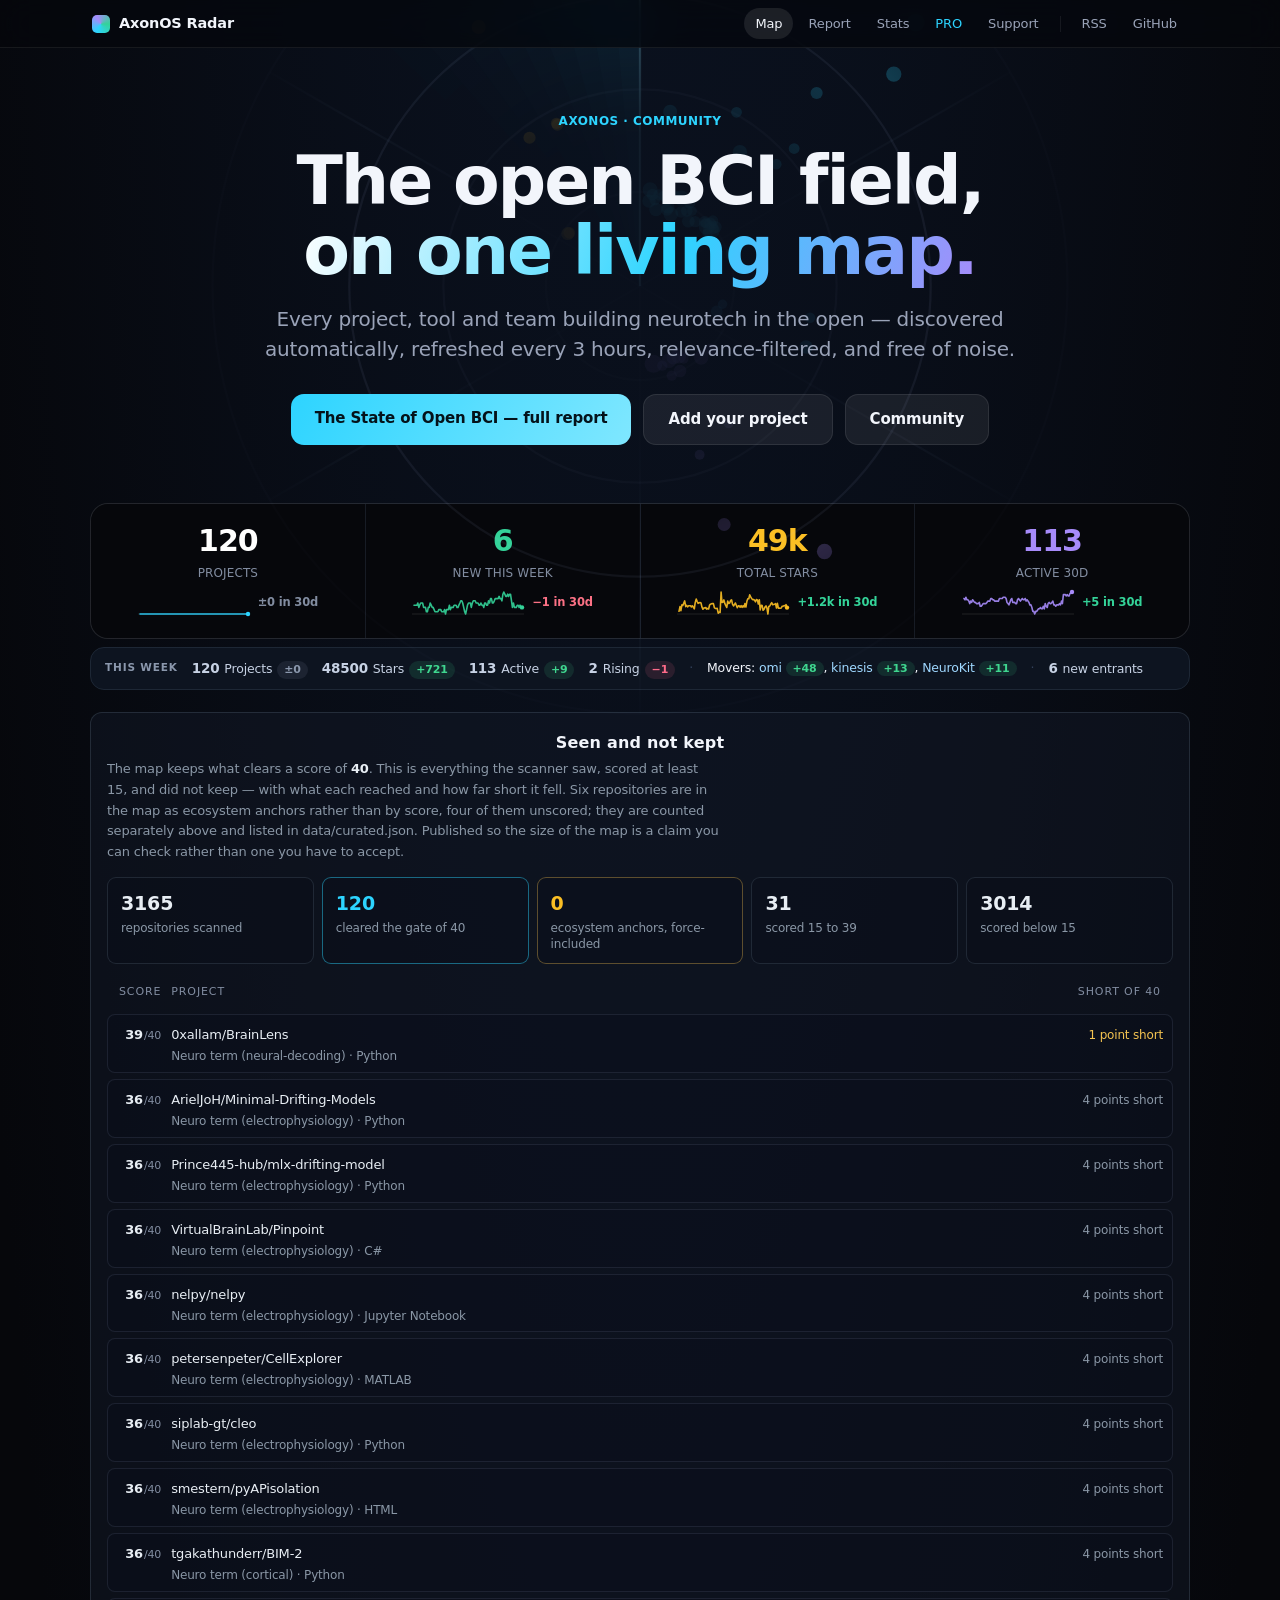
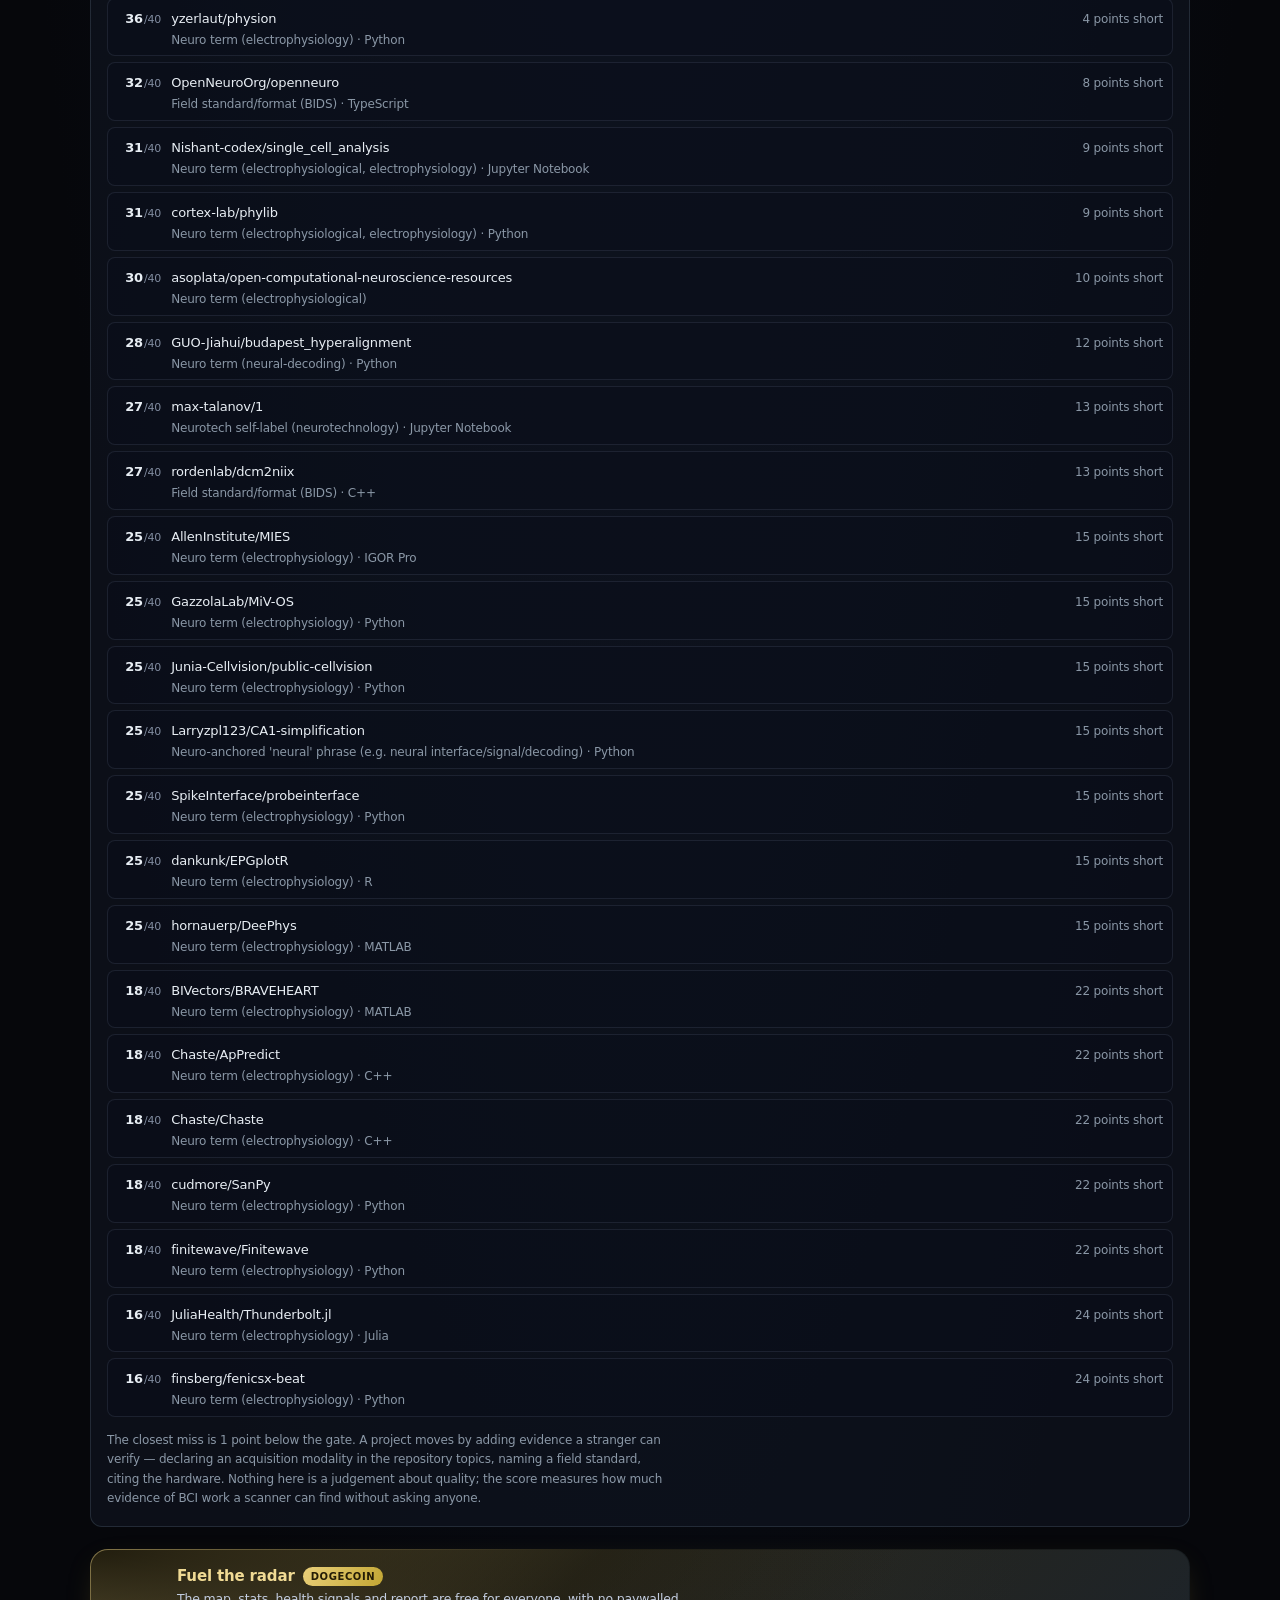
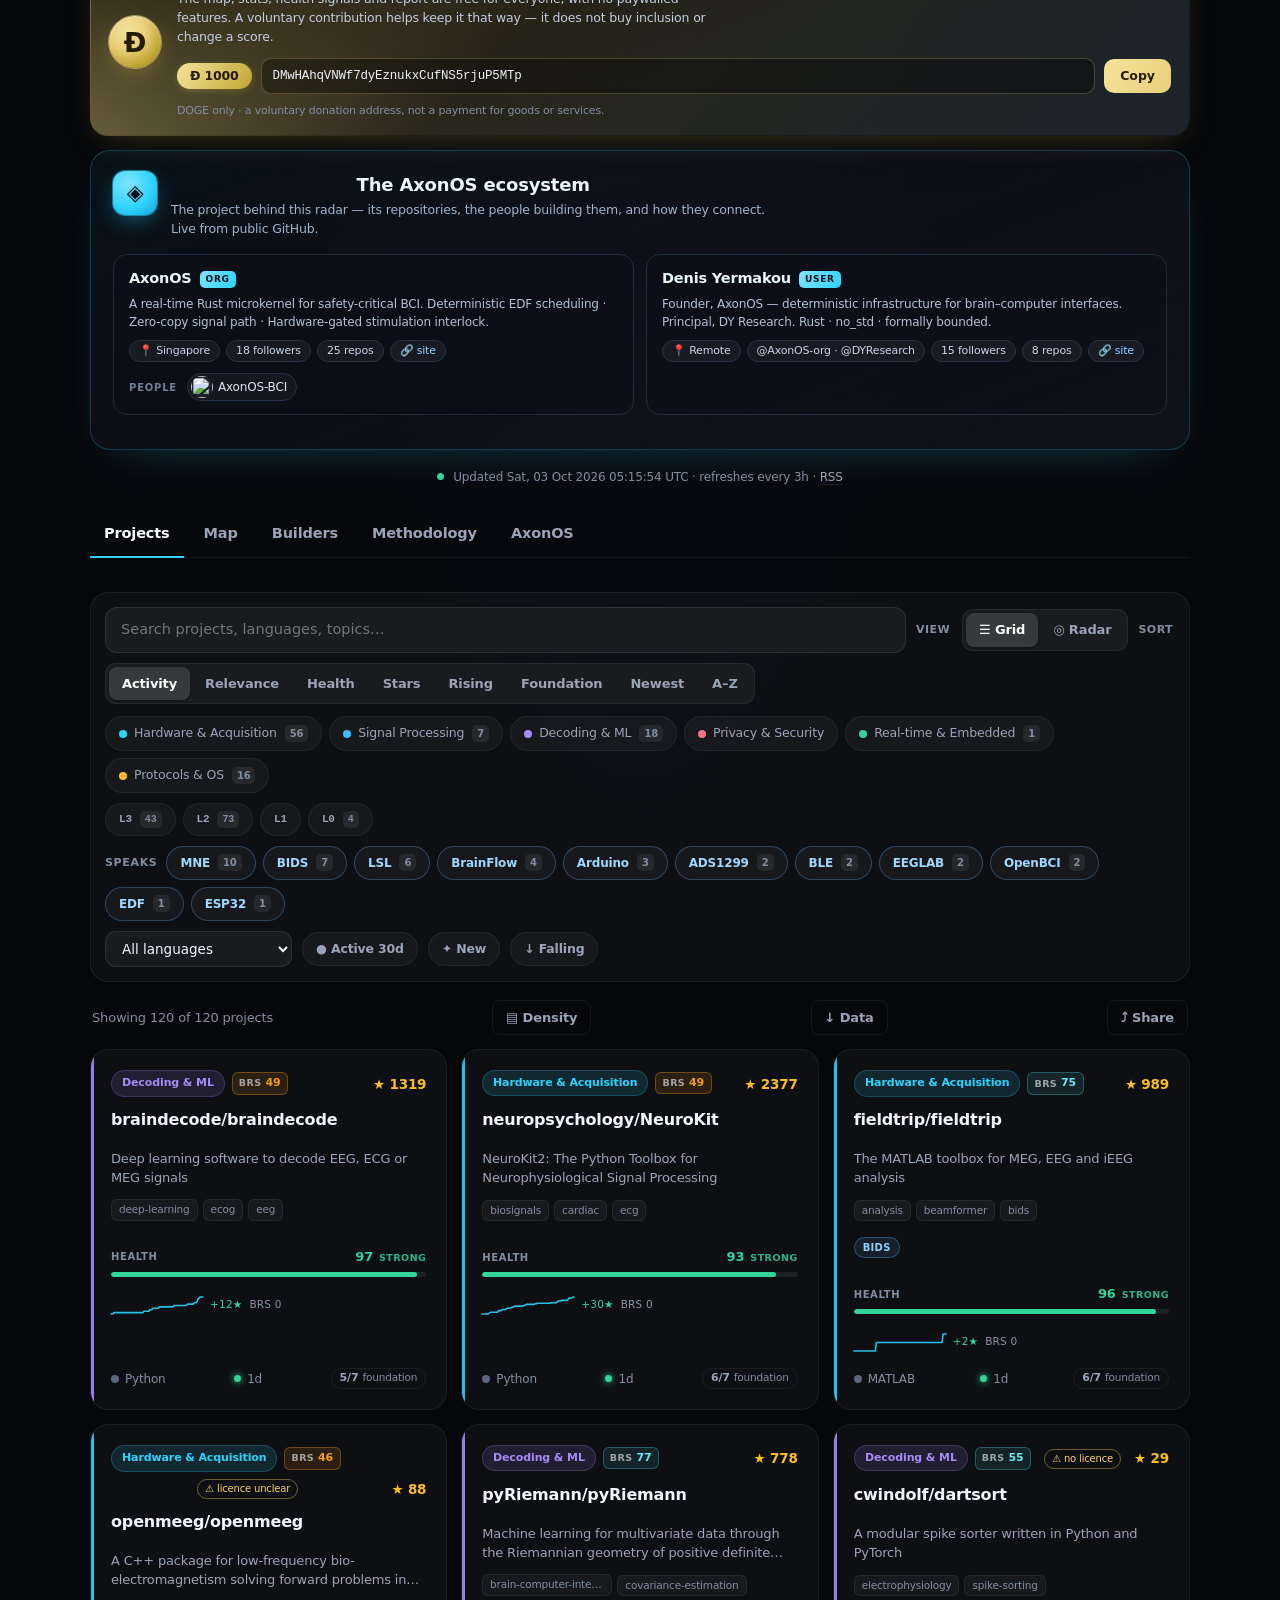
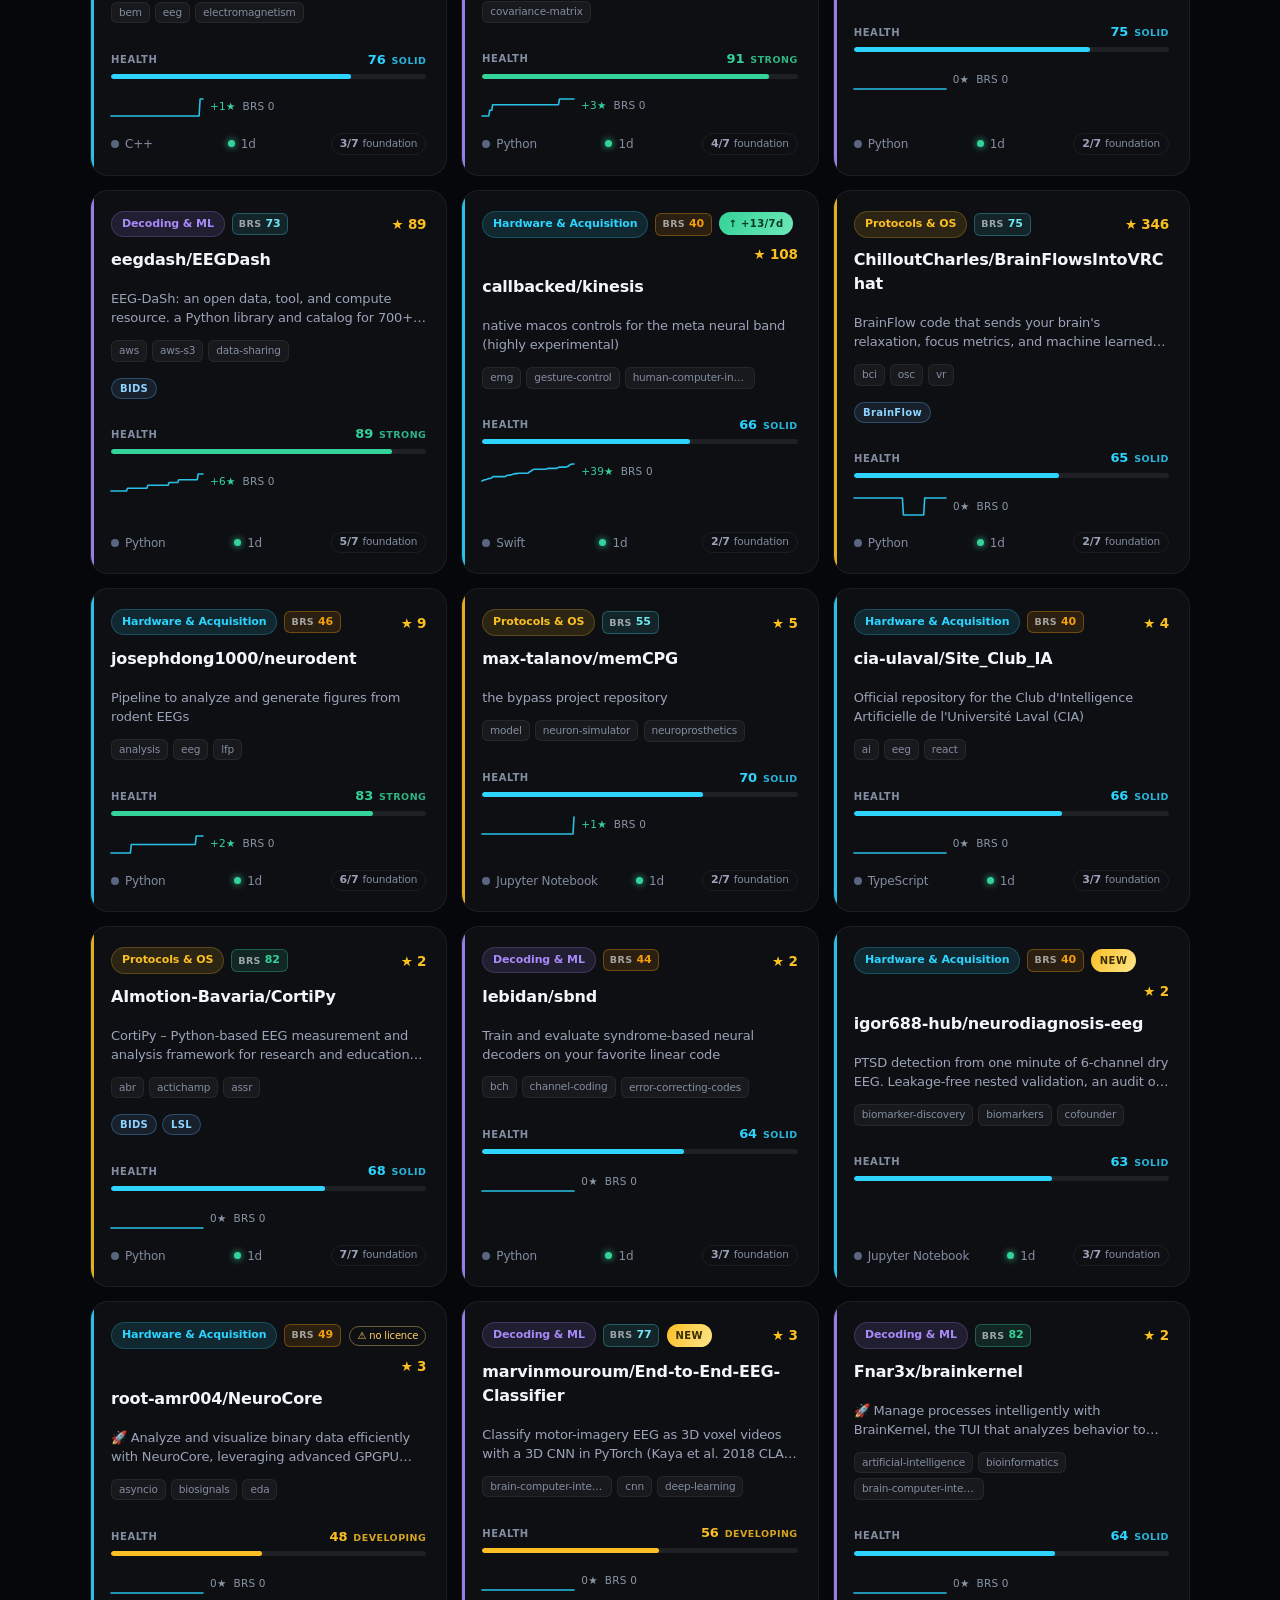
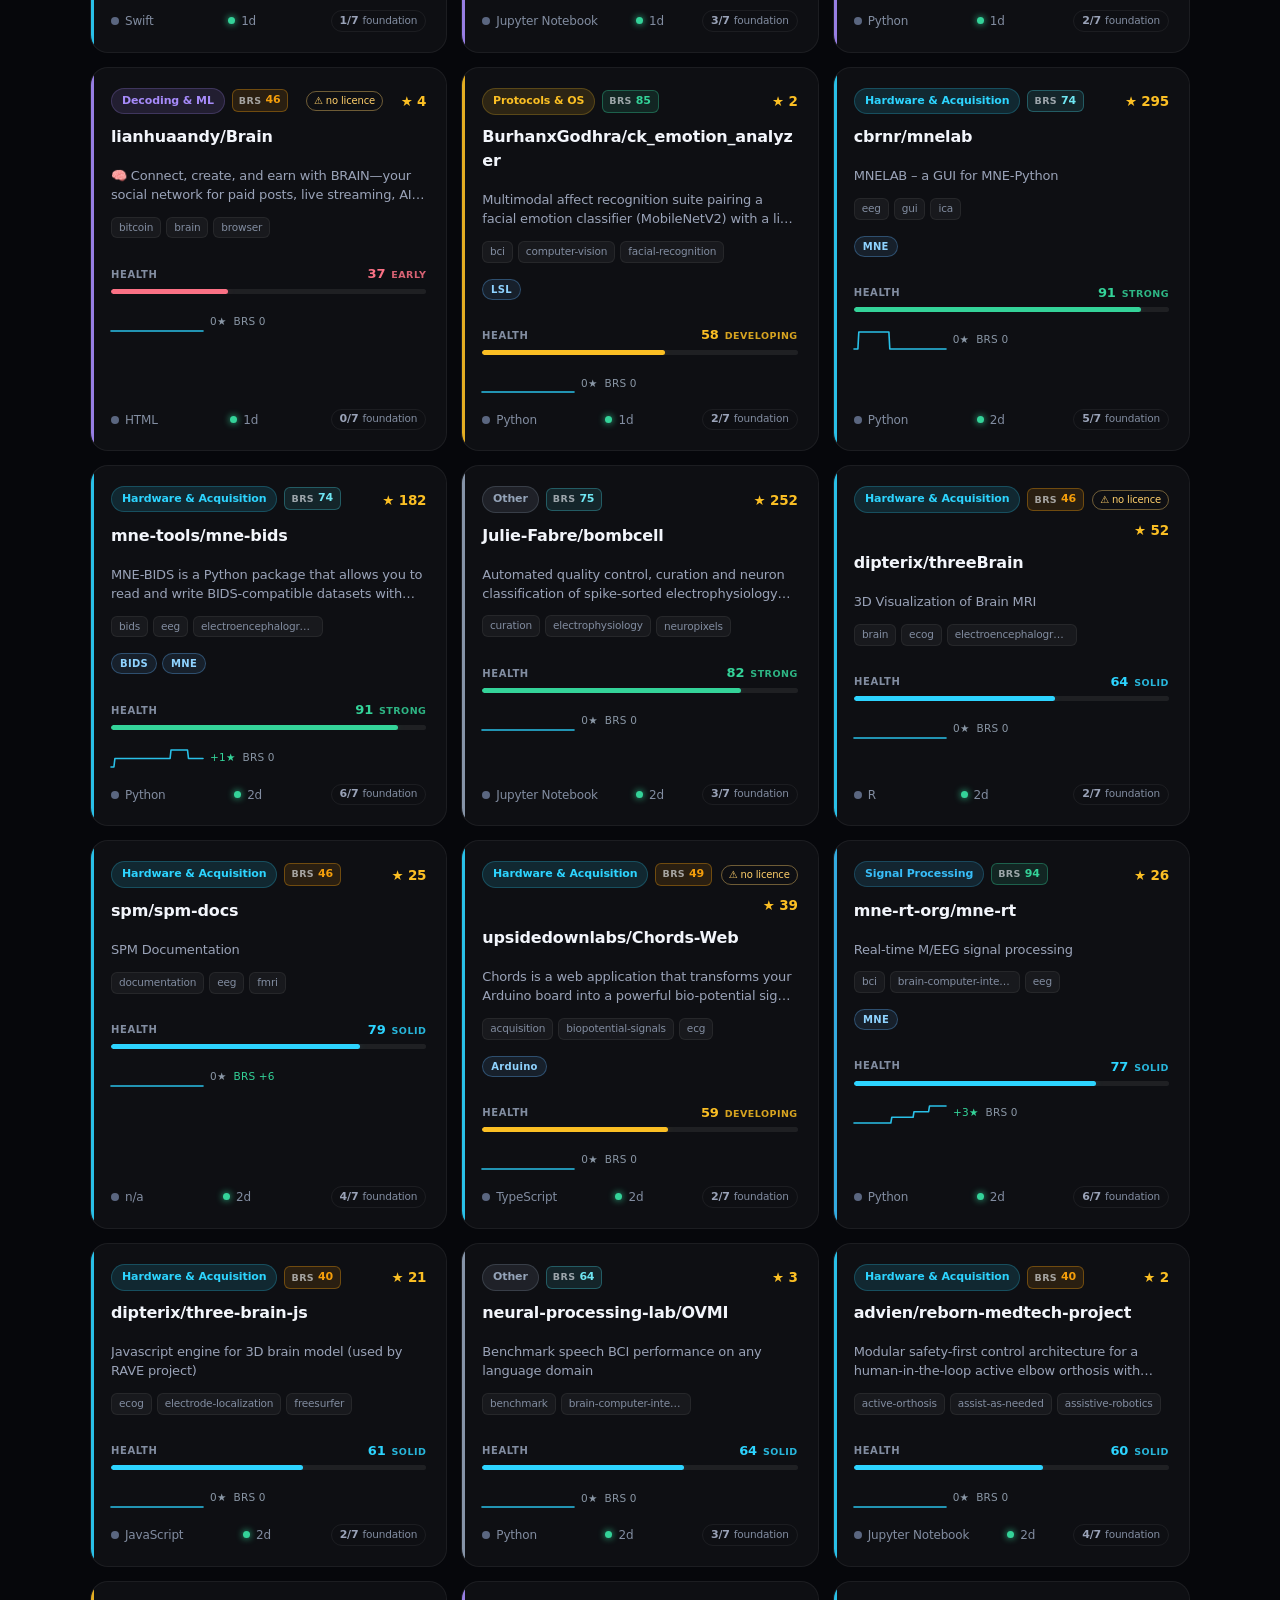
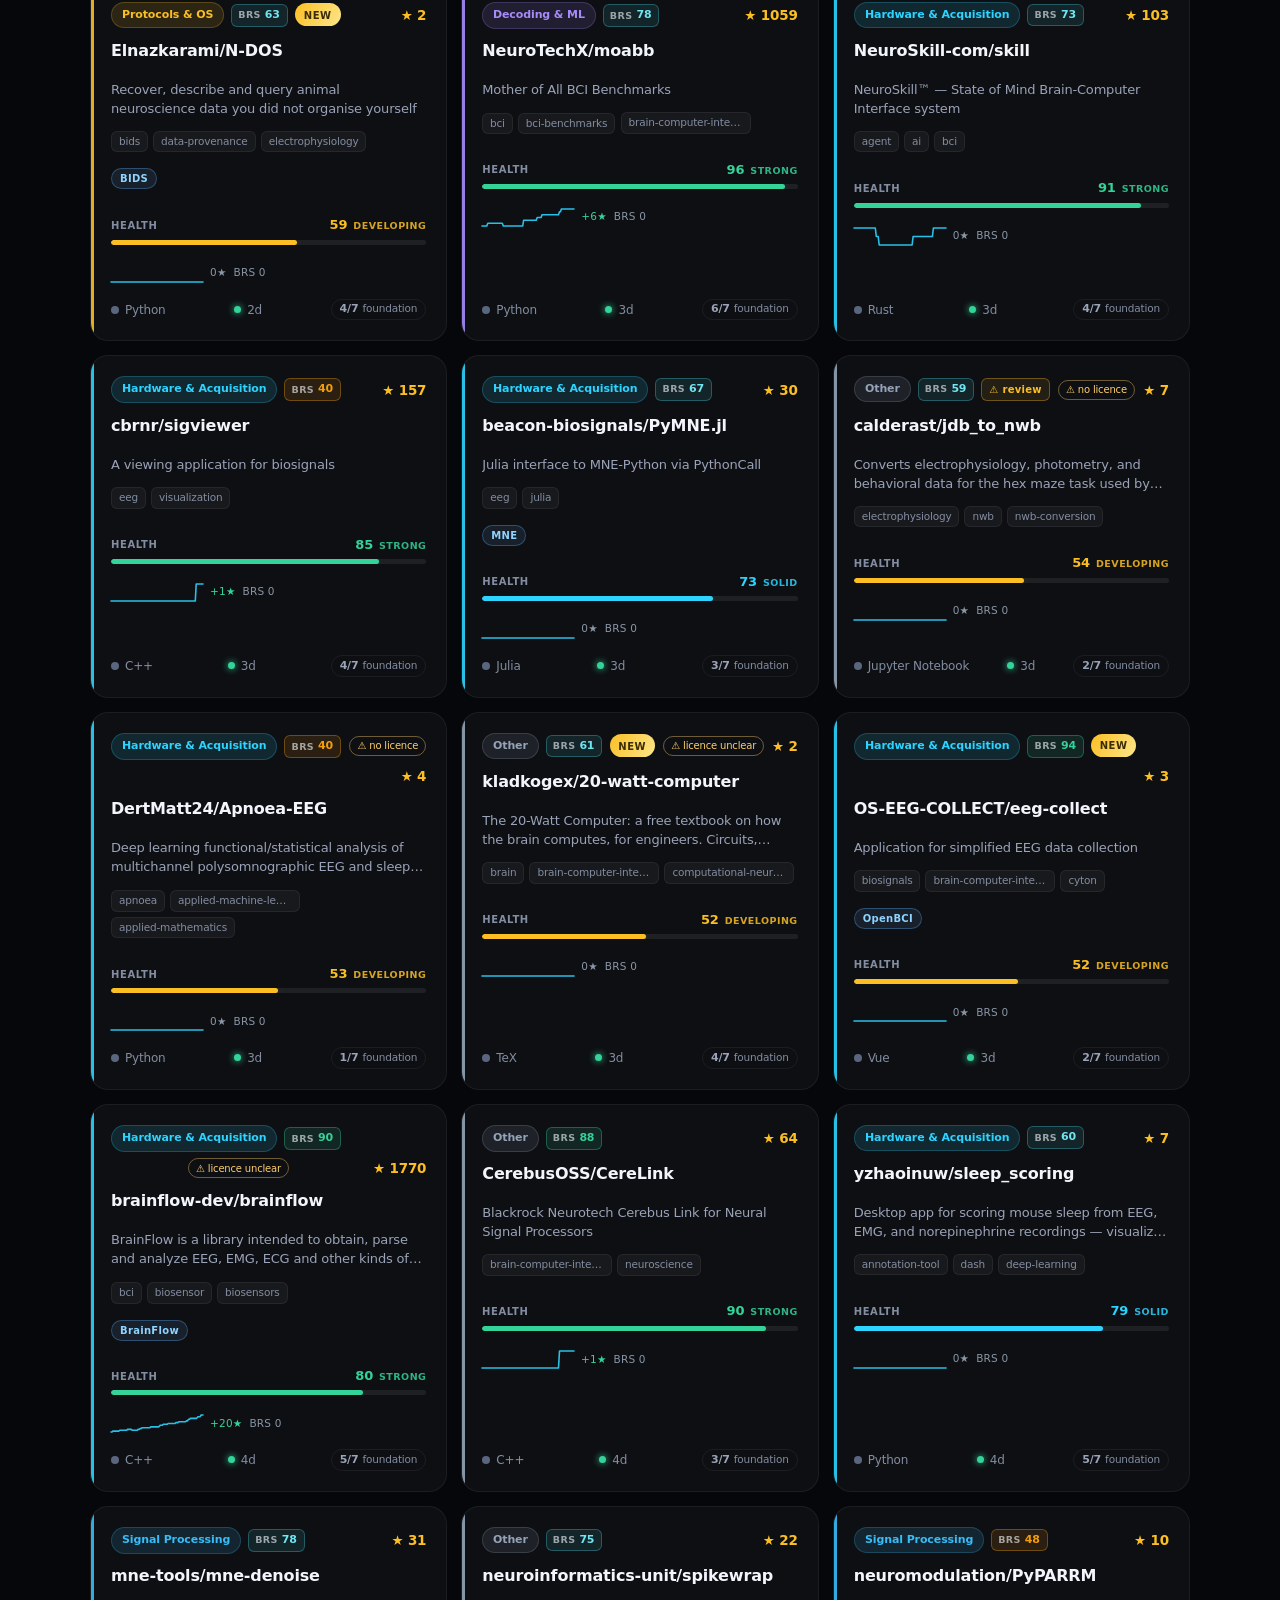
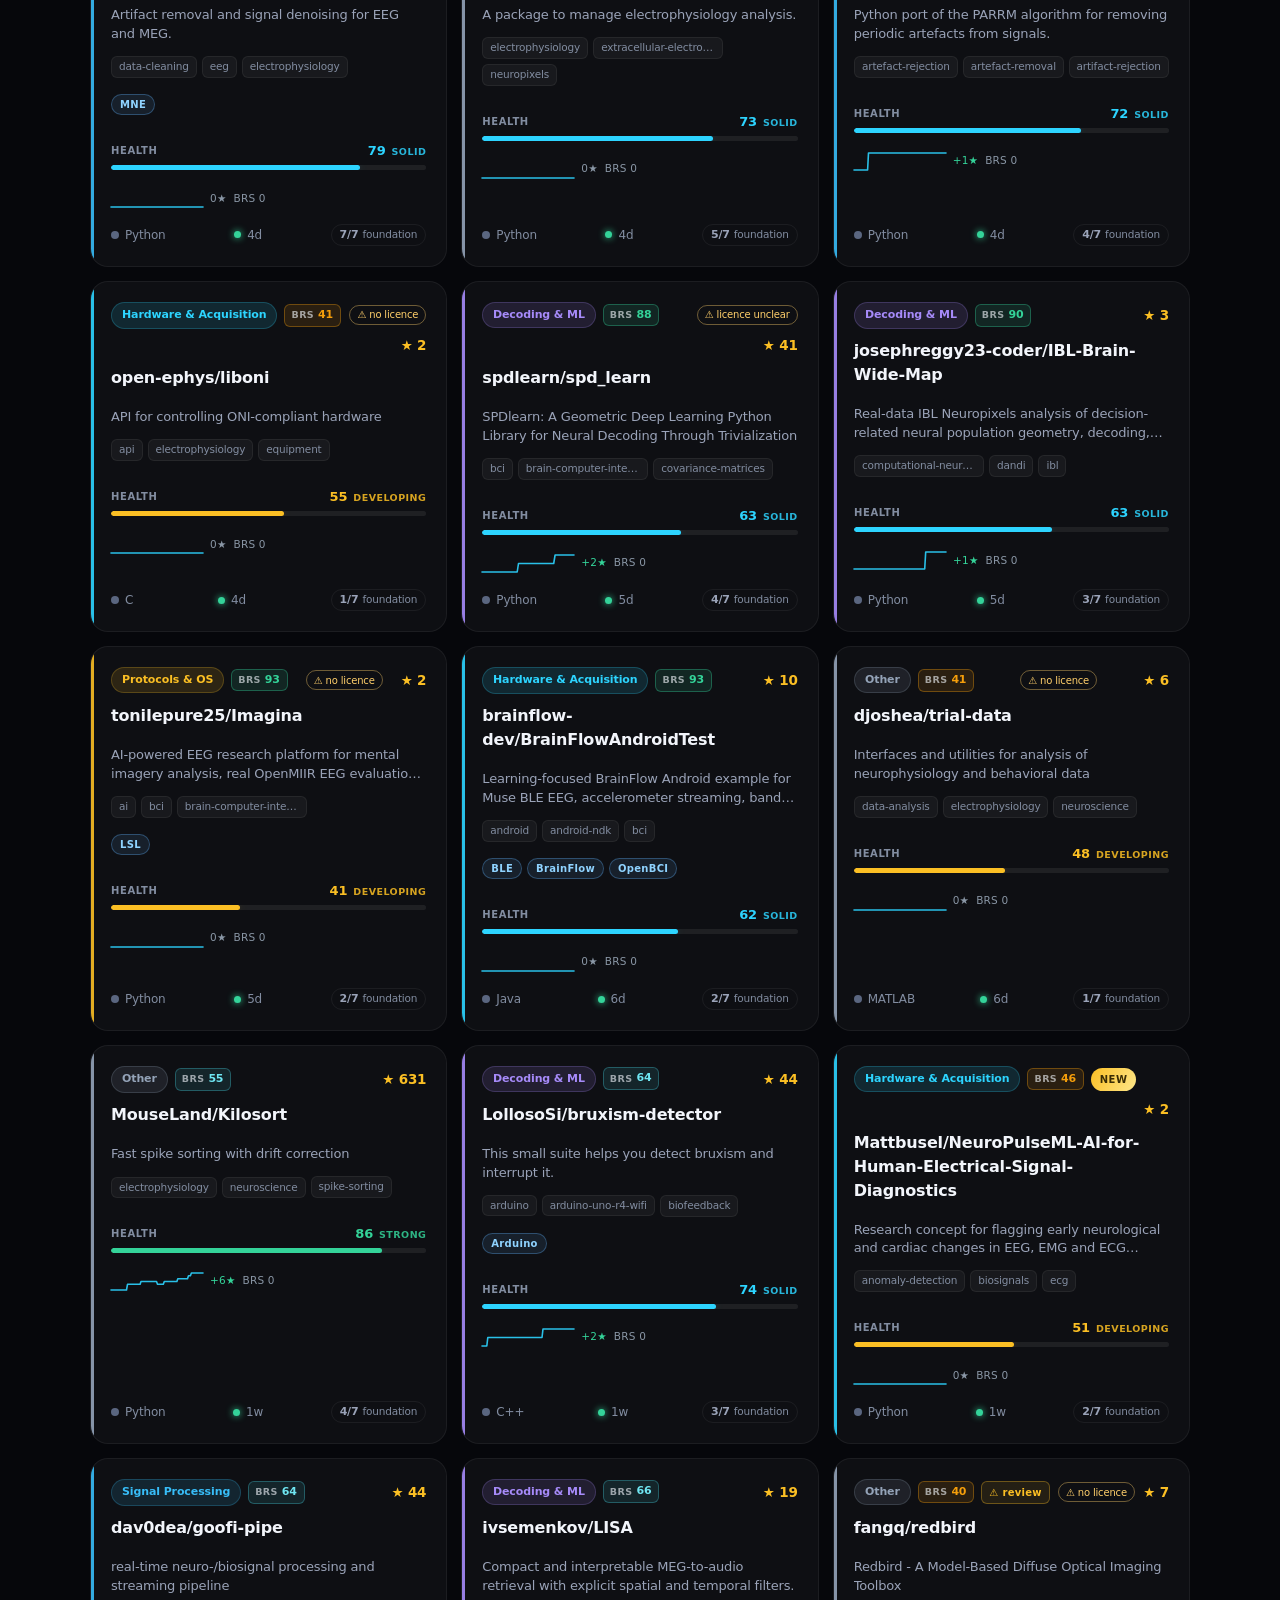
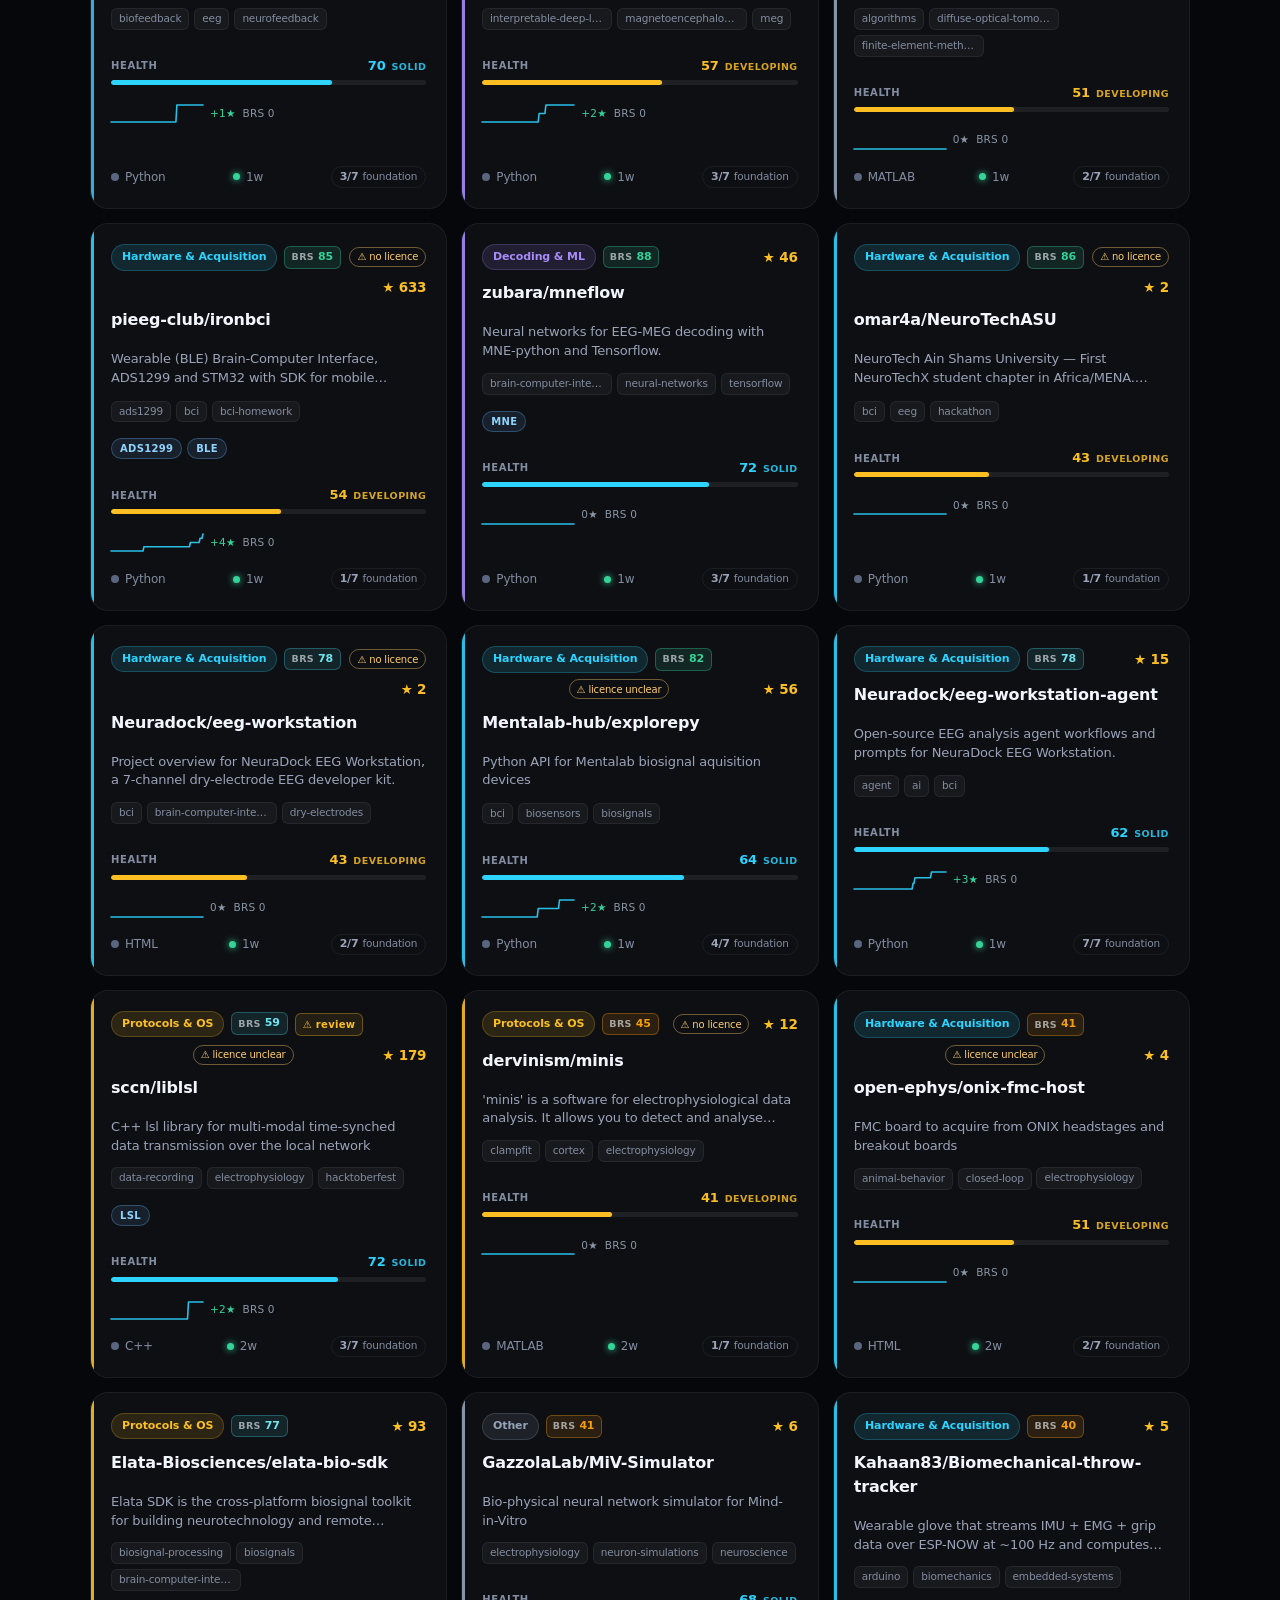
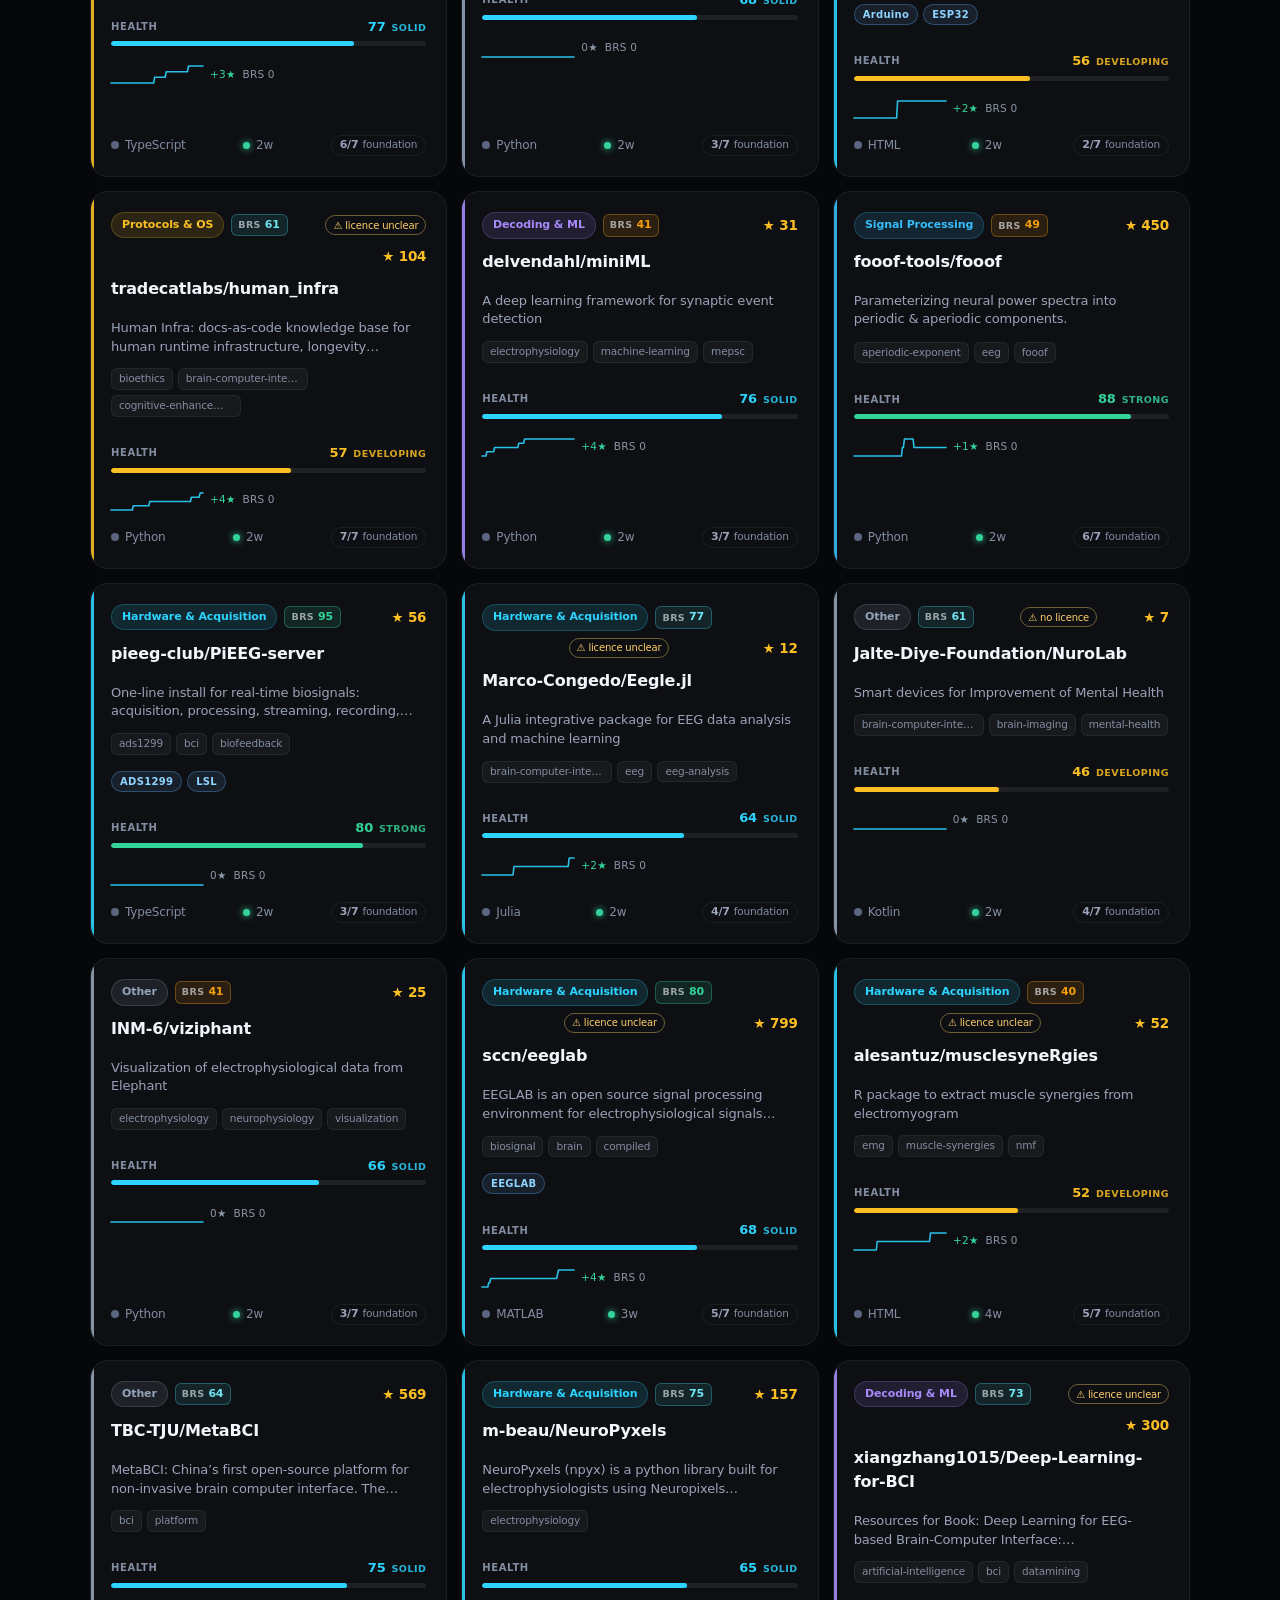
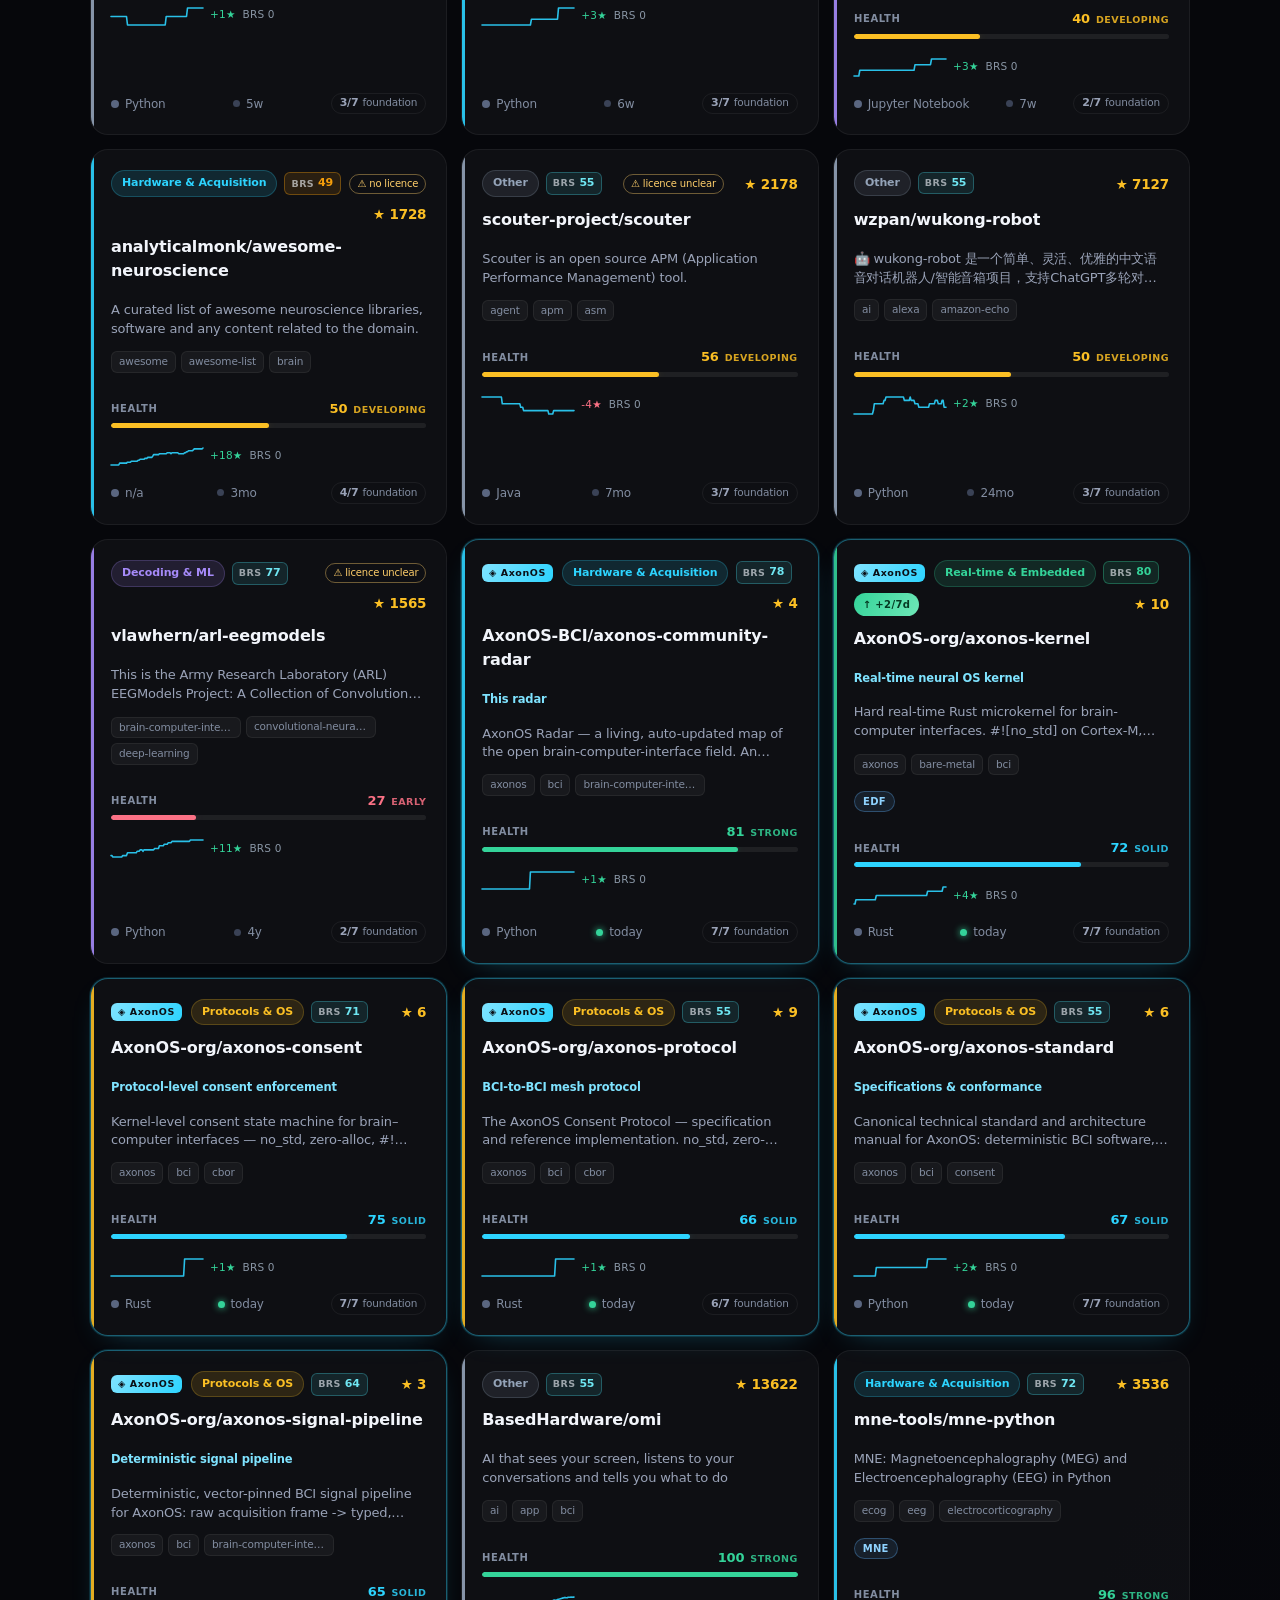
==== index.html @ 27c60328 "16.10.0 — show what is sold Radar PRO is invoiced and paid by bank transfer; PRO carries no crypto, " ====
<!DOCTYPE html>
<html lang="en">
<head>
<meta charset="utf-8">
<meta name="viewport" content="width=device-width, initial-scale=1.0, viewport-fit=cover">
<meta http-equiv="Content-Security-Policy" content="default-src 'self'; img-src 'self' data: https://avatars.githubusercontent.com; style-src 'self'; script-src 'self'; connect-src 'self'; base-uri 'none'; form-action 'none'; frame-ancestors 'none'">
<meta name="theme-color" content="#06070b">
<meta name="description" content="AxonOS Radar — a living, curated map of the open brain–computer-interface field. An AxonOS community project.">
<link rel="alternate" type="application/rss+xml" title="New BCI projects" href="./feed.xml">
<meta property="og:type" content="website">
<meta property="og:site_name" content="AxonOS">
<meta property="og:url" content="https://axonos-bci.github.io/axonos-community-radar/">
<meta property="og:title" content="AxonOS Radar">
<meta property="og:description" content="A living, curated map of the open brain–computer-interface field. Auto-refreshed every 3 hours, relevance-filtered, free of noise.">
<meta property="og:image" content="https://axonos-bci.github.io/axonos-community-radar/og-image.png">
<meta property="og:image:width" content="1200">
<meta property="og:image:height" content="630">
<meta name="twitter:card" content="summary_large_image">
<meta name="twitter:title" content="AxonOS Radar">
<meta name="twitter:description" content="A living, curated map of the open brain–computer-interface field — an AxonOS community project.">
<meta name="twitter:image" content="https://axonos-bci.github.io/axonos-community-radar/og-image.png">
<script type="application/ld+json">{"@context":"https://schema.org","@graph":[{"@type":"WebSite","name":"AxonOS Radar","url":"https://axonos-bci.github.io/axonos-community-radar/","description":"A living, curated map of the open brain-computer-interface field.","publisher":{"@type":"Organization","name":"The AxonOS Project","url":"https://axonos.org"}},{"@type":"Dataset","name":"The AxonOS Radar — open brain-computer interface projects","description":"A scored map of open-source brain-computer interface work, recompiled every three hours from public GitHub metadata. Each project carries the evidence ledger that produced its score, and the rule is published separately, so any score can be recomputed. Inclusion is discovery, not endorsement.","url":"https://axonos-bci.github.io/axonos-community-radar","license":"https://creativecommons.org/licenses/by/4.0/","isAccessibleForFree":true,"creator":{"@type":"Person","name":"Denis Yermakou","email":"connect@axonos.org","url":"https://axonos.org"},"distribution":[{"@type":"DataDownload","encodingFormat":"application/json","contentUrl":"https://axonos-bci.github.io/axonos-community-radar/data/radar.json"}],"measurementTechnique":"Public GitHub metadata scored by axonos-brs, an open Rust crate. No private data, no estimation, no human curation of the score."}]}</script>
<title>AxonOS Radar — a living map of open neurotech</title>
<link rel="stylesheet" href="./assets/house.css">
<link rel="stylesheet" href="assets/app.css">
</head>
<body>
<nav class="gnav" aria-label="AxonOS Radar">
  <div class="gnav-in">
    <a class="brand" href="./"><span class="m" aria-hidden="true"></span><span class="bt">AxonOS Radar</span></a>
    <div class="gnav-links">
      <a class="nav-link" href="./" aria-current="page">Map</a>
      <a class="nav-link" href="./report.html">Report</a>
      <a class="nav-link" href="./stats.html">Stats</a>
      <a class="nav-link pro" href="./pro.html">PRO</a>
      <a class="nav-link" href="./support.html">Support</a>
      <span class="nav-sep" aria-hidden="true"></span>
      <a class="nav-link nav-secondary" href="./feed.xml">RSS</a>
      <a class="nav-link nav-secondary" href="https://github.com/AxonOS-BCI/axonos-community-radar">GitHub</a>
    </div>
  </div>
</nav>

<div class="wrap" id="top">
  <header class="hero">
    <div class="eyebrow">AXONOS · COMMUNITY</div>
    <h1>The open BCI field,<br><span class="grad">on one living map.</span></h1>
    <p class="sub">Every project, tool and team building neurotech in the open — discovered automatically, refreshed every 3 hours, relevance-filtered, and free of noise.</p>
    <div class="hero-cta">
      <a class="btn primary" href="./report.html">The State of Open BCI — full report</a>
      <a class="btn sec" href="https://github.com/AxonOS-BCI/axonos-community-radar/issues/new?template=add-project.yml">Add your project</a>
      <a class="btn sec" href="https://github.com/AxonOS-BCI/axonos-community-radar/discussions">Community</a>
    </div>
  </header>

  <div class="stats" id="stats"></div>
  <section class="weekly hidden" id="weekly" aria-label="This week on the radar"></section>
  <section class="considered hidden" id="considered" aria-label="Repositories seen and not kept"></section>
  <section class="donate hidden" id="donate" aria-label="Support the radar"></section>
  <section class="eco-constellation hidden" id="ecosystem" aria-label="AxonOS ecosystem"></section>
  <div class="updated" id="updated"></div>

  <div class="tabs" id="tabs" role="tablist" aria-label="Views">
    <button class="tab on" data-view="projects" type="button" role="tab">Projects</button>
    <button class="tab" data-view="map" type="button" role="tab">Map</button>
    <button class="tab" data-view="builders" type="button" role="tab">Builders</button>
    <button class="tab" data-view="methodology" type="button" role="tab">Methodology</button>
    <button class="tab" data-view="axonos" type="button" role="tab">AxonOS</button>
  </div>
  <div id="view-projects">
  <div class="controls">
    <div class="ctl-row">
      <input class="search" id="search" placeholder="Search projects, languages, topics…" autocomplete="off" aria-label="Search projects">
      <span class="lbl nav-hide">View</span>
      <div class="seg" id="segView" role="tablist" aria-label="View"></div>
      <span class="lbl nav-hide">Sort</span>
      <div class="seg" id="segSort" role="tablist" aria-label="Sort"></div>
    </div>
    <div class="ctl-row">
      <div class="chips" id="chips"></div>
      <div class="chips tiers" id="tierChips" aria-label="Evidence tier filter"></div>
      <div class="chips iops hidden" id="iopChips" aria-label="Interop filter"></div>
      <select class="sel" id="langSel" aria-label="Filter by language"><option value="">All languages</option></select>
      <div class="tg act" id="tAct" role="button" tabindex="0" aria-pressed="false">● Active 30d</div>
      <div class="tg new" id="tNew" role="button" tabindex="0" aria-pressed="false">✦ New</div>
      <div class="tg fall" id="tFall" role="button" tabindex="0" aria-pressed="false">↓ Falling</div>
      <button class="tg clr hidden" id="clearBtn" type="button" aria-label="Clear all filters">✕ Clear</button>
    </div>
  </div>

  <section class="panel radar-wrap hidden" id="radarSec">
    <canvas id="radar" width="800" height="800" role="img" aria-label="AxonOS Radar" aria-describedby="radar-alt"></canvas>
    <div id="tip" aria-hidden="true"></div>
    <p id="radar-alt" class="visually-hidden" aria-live="polite"></p>
    <div class="legend" id="legend"></div>
  </section>

  <div class="ghead"><span id="gcount" aria-live="polite"></span><button class="seg-opt bordered" id="densBtn" title="Toggle compact density" aria-pressed="false">▤ Density</button><button class="seg-opt bordered" id="dlBtn" title="Download the dataset as JSON">↓ Data</button><button class="seg-opt bordered" id="shareBtn">⤴ Share</button></div>
  <div class="cards" id="cards"></div>

  </div><!-- /view-projects -->

  <div id="view-map" hidden>
    <div class="ph"><h2>Ecosystem map</h2><span class="note">what speaks to what \u00b7 where the field is thin</span></div>
    <div id="mapHost" class="map-host"></div>
  </div>

  <div id="view-builders" hidden>
    <div class="ph"><h2>Top builders</h2><span class="note">owners with 2+ tracked projects, by total stars</span></div>
    <div class="lead" id="buildersList"></div>
  </div>

  <div id="view-methodology" hidden>
    <div class="ph"><h2>How this radar works</h2><span class="note">discovery, not endorsement</span></div>
    <div class="card mw820">
      <p>The radar is generated from <b>public GitHub topic search</b>. A repository is kept if it carries a core BCI/neuro topic, <b>or</b> a context topic (signal processing, embedded, privacy…) <b>plus</b> an anchored neuro keyword — so generic projects don't leak in. Recency is measured from a fixed 6-hour snapshot, so unchanged projects keep a stable position. It's a discovery map — <b>not an endorsement or a ranking of quality, safety, or clinical fitness</b>. AxonOS is ranked by the same formula as everyone else.</p>
    </div>
    <div class="ph mt24"><h2>Evidence tiers</h2><span class="note">why each project qualifies</span></div>
    <div class="tier-grid">
      <div class="tier-row"><span class="tg-badge tl3">L3</span><span class="tg-txt"><b>Explicit BCI.</b> Carries a direct brain–computer-interface / neural-interface topic. The clearest signal of relevance.</span></div>
      <div class="tier-row"><span class="tg-badge tl2">L2</span><span class="tg-txt"><b>Neural signal.</b> A neural-signal topic or keyword (EEG, ECoG, EMG, spike sorting, motor imagery…) without an explicit BCI tag.</span></div>
      <div class="tier-row"><span class="tg-badge tl1">L1</span><span class="tg-txt"><b>Context + keyword.</b> A context topic (signal processing, embedded, real-time, privacy) <b>plus</b> an anchored neuro keyword in the metadata.</span></div>
      <div class="tier-row"><span class="tg-badge tl0">L0</span><span class="tg-txt"><b>Weak adjacency.</b> Included but flagged for review — a borderline match that may be a false positive.</span></div>
    </div>
    <div class="ph mt24"><h2>Scoring</h2><span class="note">transparent, neutral</span></div>
    <div class="card mw820">
      <p>Position is a neutral discovery signal: <span class="mono">log₁₀(stars+1) × 10 + recency</span>. <b>Rising</b> reflects real 7-day star velocity from accumulated history. No hand-tuned “hype”, no paid placement, no self-boosting — every project, including AxonOS, is ranked by the same formula.</p>
    </div>
    <div class="ph mt24"><h2>Ecosystem Health signals</h2><span class="note">a maturity read-out, not an endorsement</span></div>
    <div class="card mw820">
      <p>Each card carries a <b>Health</b> score (0–100) computed <b>only from real public GitHub signals</b> the scan already fetches — no extra calls, no surveys, no self-assessment. Six measurable dimensions feed a weighted mean, and any dimension we can’t measure for a repo is <b>left out rather than guessed</b>:</p>
      <div class="tier-grid">
        <div class="tier-row"><span class="tg-badge tl3">Maint</span><span class="tg-txt"><b>Maintenance.</b> How recently the repo was pushed to.</span></div>
        <div class="tier-row"><span class="tg-badge tl2">Mom</span><span class="tg-txt"><b>Momentum.</b> The real 52-week commit total — is development sustained?</span></div>
        <div class="tier-row"><span class="tg-badge tl2">Adopt</span><span class="tg-txt"><b>Adoption.</b> Stars, published releases and real release download counts.</span></div>
        <div class="tier-row"><span class="tg-badge tl1">Team</span><span class="tg-txt"><b>Team.</b> Contributor breadth — is it more than a bus-factor of one?</span></div>
        <div class="tier-row"><span class="tg-badge tl1">Lic</span><span class="tg-txt"><b>Licence.</b> Whether an OSI-recognised licence grants clear reuse rights.</span></div>
        <div class="tier-row"><span class="tg-badge tl0">Docs</span><span class="tg-txt"><b>Doc signals.</b> Presence of a description, homepage and licence file — pointers we can verify, <b>not</b> a judgement of documentation quality.</span></div>
      </div>
      <p class="mt12">We deliberately do <b>not</b> score conformance, security posture or test quality: none can be read reliably from search metadata, so scoring them would be fiction. A card marked <span class="mono">search-only</span> means the repo wasn’t enriched this cycle, so momentum and team were not measured. Health is a signal to help you triage the field — <b>never a guarantee of quality, safety, or clinical fitness</b>, and AxonOS is scored by the exact same rules as everyone else. Full formula: <a href="https://github.com/AxonOS-BCI/axonos-community-radar/blob/main/docs/METHODOLOGY.md">docs/METHODOLOGY.md</a>.</p>
    </div>
    <div class="ph mt24"><h2>Live data</h2><span class="note">automated, and on demand</span></div>
    <div class="card mw820">
      <p>The dataset refreshes automatically every 3 hours and is published to a single, always-current <b>live stats issue</b>. You can also publish a fresh scan to that issue on demand:</p>
      <div class="data-actions">
        <a class="data-btn primary" href="https://github.com/AxonOS-BCI/axonos-community-radar/actions/workflows/stats-issue.yml" target="_blank" rel="noopener">↻ Publish fresh data to the issue</a>
        <a class="data-btn" href="https://github.com/AxonOS-BCI/axonos-community-radar/issues?q=is%3Aissue%20is%3Aopen%20label%3Aradar-stats" target="_blank" rel="noopener">📋 Open the live stats issue</a>
      </div>
      <span class="data-note">Maintainers: the button opens the scan workflow — click <b>Run workflow</b> to rescan GitHub, refresh the data, and rewrite the live stats issue in place.</span>
    </div>

    <div class="ph mt24"><h2>Foundation signals</h2><span class="note">can you build on it? — checkable facts only</span></div>
    <div class="card mw820">
      <p>The question the field actually asks before adopting a dependency is not "how many stars" but <b>"can I build on this?"</b> — will it cite, will it take a vulnerability report, does anything verify it? The <b>Foundation</b> read-out on each card answers with <b>seven checkable repository facts</b> — files and workflows that either exist or don't. It is <b>not</b> a quality score and it never guesses:</p>
      <div class="tier-grid">
        <div class="tier-row"><span class="tg-badge tl3">Lic</span><span class="tg-txt"><b>Licence file.</b> A licence file GitHub's community profile recognises — reuse rights are stated, not assumed.</span></div>
        <div class="tier-row"><span class="tg-badge tl3">Doc</span><span class="tg-txt"><b>README.</b> The repository explains itself at the front door.</span></div>
        <div class="tier-row"><span class="tg-badge tl2">Contrib</span><span class="tg-txt"><b>CONTRIBUTING.</b> A stated path for outside work — the difference between "open source" and "source visible".</span></div>
        <div class="tier-row"><span class="tg-badge tl2">CoC</span><span class="tg-txt"><b>Code of conduct.</b> Community ground rules exist.</span></div>
        <div class="tier-row"><span class="tg-badge tl1">Cite</span><span class="tg-txt"><b>CITATION.cff</b> at the repository root — the file that lets papers cite software properly. Reproducibility starts with citability.</span></div>
        <div class="tier-row"><span class="tg-badge tl1">Sec</span><span class="tg-txt"><b>SECURITY.md</b> at the repository root — a private channel for vulnerability reports. For software that touches neural data, this is table stakes.</span></div>
        <div class="tier-row"><span class="tg-badge tl0">CI</span><span class="tg-txt"><b>CI workflows.</b> At least one GitHub Actions workflow exists — <i>something</i> runs against every change.</span></div>
      </div>
      <p class="mt12">Honest limits, stated plainly: we check the <b>root-level</b> SECURITY.md and the exact <span class="mono">CITATION.cff</span> filename (GitHub's own citation mechanism); the first four facts come from GitHub's <b>community profile</b>. When the evidence is indeterminate this cycle — a rate limit, a transient error — the card simply shows <b>no Foundation read-out</b> rather than a fabricated zero. And a missing file says a file is missing — <b>it says nothing about code quality</b>.</p>
    </div>

    <div class="ph mt24"><h2>Interop — who speaks to what</h2><span class="note">the field's fragmentation, made filterable</span></div>
    <div class="card mw820">
      <p>Open BCI's most expensive pain is <b>integration guesswork</b>: every stack has its own transport and format, and finding "everything that speaks LSL" means an afternoon of tab-hopping. The radar now detects <b>interop tags</b> from each project's topics, description and homepage against a committed vocabulary — <a href="https://github.com/AxonOS-BCI/axonos-community-radar/blob/main/data/interop-vocab.json"><span class="mono">data/interop-vocab.json</span></a> — and makes them a one-tap filter ("Speaks") above the grid.</p>
      <p class="mt12">The vocabulary covers protocols (<b>LSL</b>, <b>BrainFlow</b>), data formats (<b>BIDS</b>, <b>EDF</b>), analysis toolkits (<b>MNE</b>, <b>EEGLAB</b>, <b>OpenViBE</b>, <b>Timeflux</b>), hardware families (<b>OpenBCI</b>, <b>Emotiv</b>, <b>Neurosity</b>, <b>g.tec</b>, <b>Muse</b>, <b>ADS1299</b>, <b>FreeEEG</b>) and runtimes (<b>ROS</b>, <b>Unity</b>, <b>Arduino</b>, <b>ESP32</b>, <b>BLE</b>).</p>
      <p class="mt12">Detection is deliberately conservative: <b>word-boundary matching only</b>, so <span class="mono">unity</span> never fires inside <span class="mono">community</span> and <span class="mono">mne</span> never fires inside <span class="mono">mnemonic</span>; collision-prone words require qualified forms (<span class="mono">ros2</span>, <span class="mono">muse-lsl</span>). It is <b>heuristic</b> — it reads what maintainers wrote, so a project that never mentions its protocol won't be tagged. Tags mean "this project references the ecosystem", <b>not</b> "certified compatible".</p>
    </div>

    <div class="ph mt24"><h2>The radar as a data product</h2><span class="note">stable endpoints, versioned contract, verified writes</span></div>
    <div class="card mw820">
      <p>Everything on this page is backed by public, machine-readable endpoints you can build on — same origin, CORS-friendly, refreshed with every scan or deploy:</p>
      <div class="tier-grid">
        <div class="tier-row"><span class="tg-badge tl3">JSON</span><span class="tg-txt"><span class="mono">data/radar.json</span> — the full dataset: every project, signal, delta and count. The contract is <span class="mono">data/radar.schema.json</span> (JSON Schema, validated in CI on every commit).</span></div>
        <div class="tier-row"><span class="tg-badge tl3">NDJSON</span><span class="tg-txt"><span class="mono">data/projects.ndjson</span> — one project per line, key-sorted, built at deploy time. Loads straight into <span class="mono">pandas</span>/<span class="mono">jq</span>/<span class="mono">DuckDB</span> with zero unwrapping.</span></div>
        <div class="tier-row"><span class="tg-badge tl2">Manifest</span><span class="tg-txt"><span class="mono">data/ecosystem.json</span> — the AxonOS organism manifest; <span class="mono">data/badge-ecosystem.json</span> — a shields.io live-pulse endpoint any README can embed.</span></div>
        <div class="tier-row"><span class="tg-badge tl1">Vocab</span><span class="tg-txt"><span class="mono">data/interop-vocab.json</span> — the interop vocabulary itself: the exact patterns behind every tag, open to review and PRs.</span></div>
        <div class="tier-row"><span class="tg-badge tl1">Feed</span><span class="tg-txt"><span class="mono">feed.xml</span> — RSS of new arrivals, for readers and bots alike.</span></div>
        <div class="tier-row"><span class="tg-badge tl3">Signals</span><span class="tg-txt"><span class="mono">data/signals.json</span> — what changed this week: <em>new</em>, <em>rising</em>, <em>cooling</em>, each with the measured evidence behind it (7-day star velocity, first-seen date). Ids are stable for the week, so a reader never sees the same alert twice.</span></div>
        <div class="tier-row"><span class="tg-badge tl2">Feeds</span><span class="tg-txt"><span class="mono">feeds/signals.xml</span> — every signal; <span class="mono">feeds/new.xml</span> — newly discovered BCI projects only; <span class="mono">feeds/rising.xml</span> — momentum only. Subscribe to the slice you care about.</span></div>
        <div class="tier-row"><span class="tg-badge tl3">Badges</span><span class="tg-txt"><span class="mono">badges/&lt;owner&gt;/&lt;repo&gt;.json</span> — a live scored badge per project (shields.io endpoint): BRS + relevance tier, derived from the last scan, never hand-granted. <span class="mono">badges/index.json</span> — the catalog with ready-to-paste embed markdown.</span></div>
        <div class="tier-row"><span class="tg-badge tl3">Trajectory</span><span class="tg-txt"><span class="mono">data/trajectory.json</span> — per-project time series [timestamp, BRS, stars, health]: star points measured since 2026-06-26, BRS/health accruing since 2026-07-16. Nothing backfilled, nothing interpolated.</span></div>
        <div class="tier-row"><span class="tg-badge tl2">Talent</span><span class="tg-txt"><span class="mono">data/talent.json</span> — who builds across the field: per-owner aggregates and modality clusters, derived from the map (schema: <span class="mono">data/talent.schema.json</span>). Builder-level by design.</span></div>
        <div class="tier-row"><span class="tg-badge tl3">API</span><span class="tg-txt"><span class="mono">data/api.json</span> — the machine-readable front door: every endpoint with its kind, stability, schema pointer, the freshness contract, and the licensing terms. Built by walking the deployed artifact, so it can never list what isn't there.</span></div>
        <div class="tier-row"><span class="tg-badge tl2">CSV</span><span class="tg-txt"><span class="mono">data/projects.csv</span> — the map's core columns, flat, for spreadsheets and BI; <span class="mono">data/signals.schema.json</span> — JSON Schema for the signals feed.</span></div>
      </div>
      <p class="mt12">Provenance you can verify: the scan bot writes data through the GitHub API, so every data commit carries GitHub's <b>Verified</b> signature; the payload passes a fabrication-guarding validator and the published JSON Schema in CI; and a <b>documentation-coverage gate</b> fails the build if any shipped signal, tag or endpoint is missing from this very page. Nothing on a card is unexplained.</p>
    </div>
  </div>

  <div id="view-axonos" hidden>
    <div class="ph"><h2>What we're building</h2><span class="note">the repositories this map was built alongside</span></div>
    <p class="ax-intro">AxonOS is an open, real-time <b>neural operating system</b> for brain–computer interfaces — a <span class="mono">no_std</span> Rust kernel, a wire-level consent protocol, a deterministic signal pipeline, and the standard that ties them together. This is what's shipped, in progress, and planned.</p>
    <div class="ax-progress" id="axProgress"></div>
    <div class="ax-grid">
        <a class="ax-card" href="https://github.com/AxonOS-org/axonos-kernel" target="_blank" rel="noopener"><div class="ax-top"><span class="ax-stage st-beta">Beta</span><span class="ax-area">Kernel</span><span class="ax-ver">0.4.2</span></div><h3>axonos-kernel</h3><p>Real-time no_std kernel: deterministic scheduler, SPSC queues, monotonic time, capability model.</p></a>
        <a class="ax-card" href="https://github.com/AxonOS-org/axonos-consent" target="_blank" rel="noopener"><div class="ax-top"><span class="ax-stage st-beta">Beta</span><span class="ax-area">Consent &amp; Protocol</span><span class="ax-ver">0.8.0</span></div><h3>axonos-consent</h3><p>The consent state machine, with six machine-checked proofs over grant, revocation and expiry.</p></a>
        <a class="ax-card" href="https://github.com/AxonOS-org/axonos-protocol" target="_blank" rel="noopener"><div class="ax-top"><span class="ax-stage st-beta">Beta</span><span class="ax-area">Consent &amp; Protocol</span><span class="ax-ver">0.9.1</span></div><h3>axonos-protocol</h3><p>The wire format: one encoding, decoded byte-identically in five languages.</p></a>
        <a class="ax-card" href="https://github.com/AxonOS-org/axonos-signal-pipeline" target="_blank" rel="noopener"><div class="ax-top"><span class="ax-stage st-beta">Beta</span><span class="ax-area">Signal &amp; ML</span><span class="ax-ver">0.13.0</span></div><h3>axonos-signal-pipeline</h3><p>Deterministic fixed-point conditioning. Same input, same bytes, any machine.</p></a>
        <a class="ax-card" href="https://github.com/AxonOS-org/axonos-standard" target="_blank" rel="noopener"><div class="ax-top"><span class="ax-stage st-shipped">Shipped</span><span class="ax-area">Standard</span><span class="ax-ver">1.1.0</span></div><h3>axonos-standard</h3><p>The specification the RFCs are tracked against.</p></a>
        <a class="ax-card" href="https://github.com/AxonOS-org/axonos-conformance" target="_blank" rel="noopener"><div class="ax-top"><span class="ax-stage st-shipped">Shipped</span><span class="ax-area">Standard</span><span class="ax-ver">1.1.0</span></div><h3>axonos-conformance</h3><p>Byte-exact vectors for RFC-0005, 0006, 0008 and 0009, re-derived from published constants rather than transcribed.</p></a>
        <a class="ax-card" href="https://github.com/AxonOS-BCI/axonos-community-radar" target="_blank" rel="noopener"><div class="ax-top"><span class="ax-stage st-shipped">Shipped</span><span class="ax-area">Community</span><span class="ax-ver">16.9.0</span></div><h3>axonos-community-radar</h3><p>This radar: an auditable map of the open BCI field, rescored every three hours.</p></a>
        <a class="ax-card" href="https://github.com/AxonOS-org/axonos-brs" target="_blank" rel="noopener"><div class="ax-top"><span class="ax-stage st-beta">Beta</span><span class="ax-area">Community</span><span class="ax-ver">0.4.0</span></div><h3>axonos-brs</h3><p>The scoring rule itself, published so any score on the radar can be recomputed from public data.</p></a>
        <a class="ax-card" href="https://github.com/AxonOS-org/axonos-hal" target="_blank" rel="noopener"><div class="ax-top"><span class="ax-stage st-beta">Beta</span><span class="ax-area">Kernel</span><span class="ax-ver">0.3.0</span></div><h3>axonos-hal</h3><p>The contract with silicon: a timing budget that refuses, and re-closes at every operating point.</p></a>
        <a class="ax-card" href="https://github.com/AxonOS-org/axonos-rfcs" target="_blank" rel="noopener"><div class="ax-top"><span class="ax-stage st-shipped">Shipped</span><span class="ax-area">Standard</span><span class="ax-ver">1.1.0</span></div><h3>axonos-rfcs</h3><p>Nine RFCs. The two in draft say why they are draft.</p></a>
        <a class="ax-card" href="https://github.com/AxonOS-org/ask-axonos" target="_blank" rel="noopener"><div class="ax-top"><span class="ax-stage st-beta">Beta</span><span class="ax-area">Community</span><span class="ax-ver">0.5.0</span></div><h3>ask-axonos</h3><p>Ask anything about AxonOS. Every answer carries its source, or says it does not have one.</p></a>
    </div>
    <div class="ax-cta">
    </div>

  </div>

  <section class="block">
    <h2>Where to start</h2>
    <p class="blk-sub">The open BCI field is scattered. Pick the path that fits you — every link goes to something real.</p>
    <div class="start-grid">
      <div class="start-card">
        <div class="start-h"><span class="start-i">🔬</span><h3>Researcher</h3></div>
        <p class="start-lead">You want datasets, decoders and tooling that actually exist.</p>
        <ol class="start-steps">
          <li>Sort the grid by <b>Health</b> to see the best-maintained libraries first.</li>
          <li>Filter to <b>Decoding &amp; ML</b> and <b>Signal Processing</b> for the analysis stack.</li>
          <li>Read <a href="./report.html">The State of Open BCI</a> for the field at a glance.</li>
          <li>Follow launches via the <a href="./feed.xml">RSS feed</a>.</li>
        </ol>
      </div>
      <div class="start-card">
        <div class="start-h"><span class="start-i">⚙️</span><h3>Engineer &amp; contributor</h3></div>
        <p class="start-lead">You want to build — or find a codebase worth contributing to.</p>
        <ol class="start-steps">
          <li>Use the <b>Health</b> meter to spot active, multi-contributor, OSI-licensed repos.</li>
          <li>Filter to <b>Real-time &amp; Embedded</b> and <b>Protocols &amp; OS</b> for systems work.</li>
          <li>Explore the AxonOS engineering stack in the <a href="#axonos">AxonOS tab</a>.</li>
          <li>Talk shop in <a href="https://github.com/AxonOS-BCI/axonos-community-radar/discussions">Discussions</a>.</li>
        </ol>
      </div>
      <div class="start-card">
        <div class="start-h"><span class="start-i">✦</span><h3>New to neurotech</h3></div>
        <p class="start-lead">You want one honest map instead of a hundred browser tabs.</p>
        <ol class="start-steps">
          <li>Open the <b>Radar</b> view — sectors are what projects <i>do</i>, inner rings are recent.</li>
          <li>Press <kbd>/</kbd> to search a topic like <span class="mono">eeg</span> or <span class="mono">motor imagery</span>.</li>
          <li>Every card shows a plain reason it qualifies and a licence status.</li>
          <li>Read build notes on <a href="https://medium.com/@AxonOS">Medium</a>.</li>
        </ol>
      </div>
      <div class="start-card">
        <div class="start-h"><span class="start-i">➕</span><h3>Building something</h3></div>
        <p class="start-lead">You have an open BCI/neuro project the map should know about.</p>
        <ol class="start-steps">
          <li><a href="https://github.com/AxonOS-BCI/axonos-community-radar/issues/new?template=add-project.yml">Open a one-field issue</a> — it’s discovered on the next scan.</li>
          <li>Or add a topic via PR to <span class="mono">data/seeds.json</span>.</li>
          <li>Once listed, show the <b>On AxonOS Radar</b> badge on your README.</li>
          <li>Projects are discovered live, so every link stays real.</li>
        </ol>
      </div>
    </div>
  </section>


  <section class="block">
    <h2>Build the OS</h2>
    <p class="blk-sub">The radar is the community edge of a larger open project. AxonOS is an open, real-time neural OS for BCIs — explore the engineering at <a href="https://axonos.org">axonos.org</a> and the code on <a href="https://github.com/AxonOS-org">GitHub</a>.</p>
  </section>

</div>

<footer>
  <div class="wrap">
    © The AxonOS Project / Denis Yermakou &nbsp;·&nbsp; <a href="https://axonos.org">axonos.org</a> &nbsp;·&nbsp; <a href="https://medium.com/@AxonOS">medium.com/@AxonOS</a> &nbsp;·&nbsp; connect@axonos.org &nbsp;·&nbsp; security@axonos.org &nbsp;·&nbsp; <span class="vchip">Radar v16.10.0</span><br>
    Data: public GitHub search · auto-refreshed every 3h · relevance-filtered · categorisation is opinionated · not an endorsement.
  </div>
</footer>
<div class="toast" id="toast"></div>

<script src="assets/app.js" defer></script>
<noscript><div class="noscript"><b>JavaScript is off.</b> The live map needs JS, but every number is public:
open <a href="./data/radar.json">data/radar.json</a> (full dataset), the <a href="./report.html">static report</a> (no JS needed), or the <a href="./feed.xml">RSS feed</a>.</div></noscript>
  <div id="kbhelp" hidden>
    <b>Keyboard</b><br>
    <kbd>/</kbd> search &nbsp; <kbd>j</kbd><kbd>k</kbd> move &nbsp; <kbd>g</kbd><kbd>G</kbd> ends<br>
    <kbd>&#8629;</kbd> open &nbsp; <kbd>Esc</kbd> clear &nbsp; <kbd>?</kbd> this<br>
    <b>Query</b> <span class="mono">lang:rust modality:eeg brs:&gt;70 is:rising owner:mne-tools</span>
  </div>

</body>
---- assets/house.css ----
/* AxonOS house style — loaded first by every page this repository owns.
 *
 * The global navigation used to be written four times: in app.css, stats.css,
 * support.css and pro.css. The four copies had drifted apart — 52 px tall on
 * two pages and padding-sized on a third, 1140 px wide on two and 960 on one,
 * weights of 500 and 550, stacking levels of 50 and 40 — so the same bar
 * shifted a few pixels whenever a reader moved between pages. That is the
 * design-token drift that once left --faint failing contrast on two pages,
 * reached through markup instead of a colour.
 *
 * It lives here once now. Page stylesheets describe their own page and nothing
 * shared. tests/test_design_tokens.py keeps the tokens below equal wherever
 * they are declared, and tests/test_house_style.py fails if a page stops
 * loading this file or starts restyling the bar.
 *
 * report.html and its stylesheet are generated by the scanning engine on every
 * scan, so they carry the engine's own bar until the engine's template is
 * moved onto this file.
 */
:root{
  --bg:#06070b; --ink:#f2f5fb; --dim:#9aa3b8; --faint:#828da1; --accent:#2dd4ff;
  --house-line:rgba(255,255,255,.07);
  --house-display:-apple-system,BlinkMacSystemFont,"SF Pro Display","Helvetica Neue",system-ui,"Segoe UI",Roboto,Arial,sans-serif;
  --house-text:-apple-system,BlinkMacSystemFont,"SF Pro Text","Helvetica Neue",system-ui,"Segoe UI",Roboto,Arial,sans-serif;
  --house-width:1140px;
}

/* ------------------------------------------------------------ global bar */
.gnav{position:sticky;top:0;z-index:60;height:48px;
  background:rgba(6,7,11,.76);border-bottom:1px solid var(--house-line);
  backdrop-filter:saturate(180%) blur(20px);-webkit-backdrop-filter:saturate(180%) blur(20px);
  font-family:var(--house-text);-webkit-font-smoothing:antialiased}
.gnav.static{position:relative}
.gnav-in{max-width:var(--house-width);height:100%;margin:0 auto;padding:0 22px;
  display:flex;align-items:center;justify-content:space-between;gap:20px}
.gnav .brand{display:flex;align-items:center;gap:9px;color:var(--ink);font-size:14.5px;font-weight:600;
  letter-spacing:-0.012em;white-space:nowrap;text-decoration:none}
.gnav .brand:hover{text-decoration:none}
.gnav .brand .m{width:18px;height:18px;border-radius:5px;flex:0 0 auto;
  background:conic-gradient(from 210deg,var(--accent),#a78bfa,#34d399,var(--accent))}
.gnav-links{display:flex;align-items:center;gap:4px}
.gnav .nav-link{color:var(--dim);font-size:13px;font-weight:500;letter-spacing:-0.01em;
  padding:6px 11px;border-radius:980px;text-decoration:none;transition:color .15s,background .15s;white-space:nowrap}
.gnav .nav-link:hover{color:var(--ink);background:rgba(255,255,255,.06);text-decoration:none}
.gnav .nav-link[aria-current="page"]{color:var(--ink);background:rgba(255,255,255,.09)}
.gnav .nav-link.pro{color:var(--accent)}
.gnav .nav-link.pro[aria-current="page"]{color:#03141c;background:var(--accent)}
.gnav .nav-sep{width:1px;height:16px;background:var(--house-line);margin:0 6px}

@media (max-width:760px){
  .gnav-in{padding:0 16px;gap:10px}
  .gnav .brand{font-size:14px}
  .gnav .nav-link{padding:6px 8px;font-size:12.5px}
  .gnav .nav-secondary,.gnav .nav-sep{display:none}
}
/* On a phone the wordmark gives way to the links: the mark still goes home and
   the name stays for screen readers. Five links fit at 360 px; below that the
   row scrolls rather than clipping the last one, which is what it did first. */
.gnav-links{overflow-x:auto;scrollbar-width:none;-webkit-overflow-scrolling:touch}
.gnav-links::-webkit-scrollbar{display:none}
@media (max-width:520px){
  .gnav .brand .bt{position:absolute;width:1px;height:1px;overflow:hidden;clip:rect(0 0 0 0);white-space:nowrap}
  .gnav .nav-link{padding:6px 9px}
}
---- assets/app.css ----
:root{--bg:#06070b;--ink:#f2f5fb;--dim:#9aa3b8;--faint:#828da1;--line:rgba(255,255,255,.09);--line2:rgba(255,255,255,.06);
    --card:rgba(255,255,255,.035);--card2:rgba(255,255,255,.05);--accent:#2dd4ff;--violet:#a78bfa;--emerald:#34d399;--amber:#fbbf24;--rose:#fb7185;
    --nav:rgba(8,10,15,.9);--r:16px;--shadow:0 20px 60px -28px rgba(0,0,0,.8)}
  *{box-sizing:border-box;-webkit-tap-highlight-color:transparent}
  html{scroll-behavior:smooth;scroll-padding-top:64px}
  body{margin:0;background:var(--bg);color:var(--ink);font-family:-apple-system,BlinkMacSystemFont,"SF Pro Display","SF Pro Text","Segoe UI",system-ui,Roboto,Helvetica,Arial,sans-serif;-webkit-font-smoothing:antialiased;line-height:1.5;letter-spacing:-0.011em}
  body{background:radial-gradient(130% 80% at 50% -20%,#0e1a30 0,transparent 50%),radial-gradient(100% 60% at 100% 110%,#160f28 0,transparent 55%),var(--bg)}
  a{color:inherit;text-decoration:none}
  .mono{font-family:ui-monospace,"SF Mono",Menlo,monospace}
  .wrap{max-width:1140px;margin:0 auto;padding:0 20px}

  /* Apple-style frosted nav */
  .nav-cta{font-size:13.5px;font-weight:600;color:#04121a;background:var(--ink);padding:7px 14px;border-radius:10px;transition:.15s}
  .nav-cta:hover{transform:translateY(-1px);filter:brightness(.95)}
  @media(max-width:620px){.nav-hide{display:none}}
  /* Measured, not judged. --faint was #6b7488, which is 4.29:1 on this
     background where AA asks 4.5:1 — and it was carrying the smallest text on
     the page, 10 to 11.5px, where the bar is hardest to clear rather than
     easiest. It is #828da1 now: 6.02:1, still clearly below --dim at 7.96:1,
     so the three-tier hierarchy survives the fix.

     The funnel was the other half. `flex:1 1 130px` is a basis, not a floor,
     and flex items shrink past their basis until their content's own minimum
     stops them — so on a 380px phone all four cards squeezed onto one line,
     each about eighty pixels wide, and the labels wrapped into columns of
     single words. `min-width` makes the basis a floor and the row wraps two by
     two, which is what the screenshot should have shown. */
  @media(max-width:620px){
    .cs-why{white-space:normal;text-overflow:clip;display:-webkit-box;-webkit-line-clamp:2;-webkit-box-orient:vertical}
    .cs-row{align-items:start}
  }

  header.hero{text-align:center;padding:64px 0 28px}
  .eyebrow{font-size:12px;letter-spacing:.04em;color:var(--accent);font-weight:600;margin-bottom:16px}
  h1{font-size:clamp(36px,7vw,68px);line-height:1.03;font-weight:600;letter-spacing:-0.03em;margin:0 0 18px}
  h1 .grad{background:linear-gradient(110deg,#fff,var(--accent) 55%,var(--violet));-webkit-background-clip:text;background-clip:text;color:transparent}
  .sub{color:var(--dim);font-size:clamp(16px,2.4vw,20px);max-width:60ch;margin:0 auto;font-weight:400;letter-spacing:-0.01em}
  .hero-cta{display:flex;gap:12px;justify-content:center;flex-wrap:wrap;margin-top:30px}
  .btn{cursor:pointer;border:0;font:inherit;font-weight:600;font-size:15px;padding:13px 24px;border-radius:13px;transition:.16s;letter-spacing:-0.01em}
  .btn.primary{color:#04121a;background:linear-gradient(120deg,var(--accent),#7fe7ff)}
  .btn.primary:hover{transform:translateY(-2px);box-shadow:0 14px 36px -12px rgba(45,212,255,.6)}
  .btn.sec{color:var(--ink);background:rgba(255,255,255,.07);border:1px solid var(--line)}
  .btn.sec:hover{background:rgba(255,255,255,.11)}

  /* stats */
  .stats{display:grid;grid-template-columns:repeat(4,1fr);gap:1px;background:var(--line2);border:1px solid var(--line2);border-radius:18px;overflow:hidden;margin:30px 0 8px}
  @media(max-width:560px){.stats{grid-template-columns:repeat(2,1fr)}}
  .stat{background:var(--bg);padding:22px 16px;text-align:center}
  .stat b{display:block;font-size:30px;font-weight:600;letter-spacing:-0.03em;line-height:1}
  .stat.a b{color:#fff}.stat.n b{color:var(--emerald)}.stat.s b{color:var(--amber)}.stat.c b{color:var(--violet)}
  .stat span{display:block;font-size:12px;color:var(--faint);margin-top:8px;font-weight:500;letter-spacing:.01em}
  .updated{text-align:center;font-size:12px;color:var(--faint);margin:14px 0 0}.updated a{color:var(--dim);border-bottom:1px solid var(--line)}

  /* controls — Apple segmented + clean */
  .controls{background:var(--card);border:1px solid var(--line2);border-radius:18px;padding:14px;margin:34px 0 18px;display:flex;flex-direction:column;gap:12px}
  .ctl-row{display:flex;gap:10px;align-items:center;flex-wrap:wrap}
  .search{flex:1;min-width:180px;background:rgba(255,255,255,.05);border:1px solid var(--line);border-radius:12px;padding:11px 15px;color:var(--ink);font:inherit;font-size:14.5px;outline:none;transition:.15s}
  .search:focus{border-color:rgba(45,212,255,.5);background:rgba(255,255,255,.07)}
  .lbl{font-size:11px;color:var(--faint);font-weight:600;letter-spacing:.04em;text-transform:uppercase;margin-right:2px}
  .seg{display:inline-flex;background:rgba(255,255,255,.05);border:1px solid var(--line2);border-radius:11px;padding:3px;gap:2px}
  .seg-opt{border:0;background:transparent;color:var(--dim);font:inherit;font-size:13px;font-weight:600;padding:7px 13px;border-radius:8px;cursor:pointer;transition:.16s;white-space:nowrap;letter-spacing:-0.01em}
  .seg-opt:hover{color:var(--ink)}
  .seg-opt.on{background:rgba(255,255,255,.13);color:#fff;box-shadow:0 1px 2px rgba(0,0,0,.35)}
  select.sel{background:rgba(255,255,255,.05);border:1px solid var(--line);border-radius:11px;color:var(--ink);font:inherit;font-size:13.5px;padding:8px 12px;outline:none;cursor:pointer;font-weight:500}
  select.sel:focus{border-color:rgba(45,212,255,.5)}
  .chips{display:flex;gap:7px;flex-wrap:wrap;align-items:center}
  .chip{cursor:pointer;font-size:12.5px;border:1px solid var(--line2);background:rgba(255,255,255,.04);color:var(--dim);border-radius:999px;padding:7px 13px;display:inline-flex;align-items:center;gap:7px;transition:.15s;font-weight:500}
  .chip:hover{color:var(--ink)}.chip.on{color:#fff;background:rgba(255,255,255,.09)}.chip .dot{width:8px;height:8px;border-radius:50%}
  .chip .cnt{font-size:10px;font-weight:700;color:var(--faint);background:rgba(255,255,255,.07);border-radius:5px;padding:1px 5px;margin-left:1px}
  .tg{cursor:pointer;font-size:12.5px;color:var(--dim);border:1px solid var(--line2);border-radius:999px;padding:7px 13px;background:rgba(255,255,255,.04);transition:.15s;font-weight:600}
  .tg.on{color:#04121a;border-color:transparent}.tg.act.on{background:var(--emerald)}.tg.new.on{background:var(--amber)}

  /* radar */
  .panel{background:var(--card);border:1px solid var(--line2);border-radius:22px;box-shadow:var(--shadow);padding:22px}
  .radar-wrap{position:relative;display:flex;flex-direction:column;align-items:center;width:100%}
  canvas#radar{display:block;width:100%;max-width:460px;aspect-ratio:1/1;margin:0 auto;touch-action:none}
  #tip{position:absolute;pointer-events:none;background:rgba(14,17,24,.96);border:1px solid var(--line);border-radius:11px;padding:9px 12px;font-size:12px;opacity:0;transition:.12s;max-width:240px;box-shadow:var(--shadow);z-index:5;backdrop-filter:blur(8px)}
  #tip b{color:#fff}#tip .m{color:var(--dim);font-size:11px}
  .legend{display:flex;flex-wrap:wrap;gap:9px 16px;justify-content:center;margin-top:16px;font-size:12px;color:var(--faint)}
  .legend span{display:inline-flex;align-items:center;gap:6px}.legend .dot{width:8px;height:8px;border-radius:50%}

  /* grid */
  .ghead{display:flex;justify-content:space-between;align-items:baseline;margin:0 2px 14px;font-size:13px;color:var(--faint)}
  .cards{display:grid;grid-template-columns:repeat(auto-fill,minmax(290px,1fr));gap:14px}
  .pc{position:relative;background:var(--card);border:1px solid var(--line2);border-radius:18px;padding:18px;display:flex;flex-direction:column;gap:11px;transition:transform .18s cubic-bezier(.2,.7,.3,1),border-color .18s,box-shadow .18s;color:var(--ink);overflow:hidden;animation:fade .4s both}
  @keyframes fade{from{opacity:0;transform:translateY(8px)}to{opacity:1;transform:none}}
  .pc::after{content:"";position:absolute;inset:0 auto 0 0;width:3px;background:var(--cc,#94a3b8);opacity:.9}
  .pc:hover{transform:translateY(-4px);border-color:rgba(45,212,255,.35);box-shadow:0 22px 50px -26px rgba(45,212,255,.5)}
  .pc .top{display:flex;align-items:center;gap:7px;flex-wrap:wrap}
  .pill{font-size:11px;font-weight:600;padding:4px 10px;border-radius:999px;white-space:nowrap;letter-spacing:-0.01em}
  .nb{font-size:10px;font-weight:700;letter-spacing:.05em;padding:4px 9px;border-radius:999px;background:linear-gradient(120deg,var(--amber),#fde68a);color:#3a2c05}
  .ev{font-size:10px;font-weight:700;letter-spacing:.03em;padding:3px 7px;border-radius:6px;border:1px solid;background:rgba(255,255,255,.03);cursor:help}
  .rise{font-size:10px;font-weight:700;letter-spacing:.04em;padding:4px 9px;border-radius:999px;background:linear-gradient(120deg,var(--emerald),#6ee7b7);color:#053a23}
  .fallb{font-size:10px;font-weight:700;letter-spacing:.04em;padding:4px 9px;border-radius:999px;background:linear-gradient(120deg,#ff6b8a,#ffb3c4);color:#4a0b1c}
  .st{margin-left:auto;color:var(--amber);font-weight:600;font-size:13.5px;white-space:nowrap}
  .pc h3{margin:0;font-size:16px;font-weight:600;letter-spacing:-0.02em;word-break:break-word}
  .pc .desc{margin:0;color:var(--dim);font-size:13px;display:-webkit-box;-webkit-line-clamp:2;-webkit-box-orient:vertical;overflow:hidden;line-height:1.45}
  .pc .foot{margin-top:auto;display:flex;align-items:center;gap:12px;font-size:12px;color:var(--faint);padding-top:4px}
  .pc .lng{display:inline-flex;align-items:center;gap:6px}.lng .ld{width:8px;height:8px;border-radius:50%;background:#5a6680}
  .pc .ac{margin-left:auto;display:inline-flex;align-items:center;gap:6px}.ac .ad{width:7px;height:7px;border-radius:50%;background:#3a4256}.ac .ad.on{background:var(--emerald);box-shadow:0 0 7px var(--emerald)}
  .empty{text-align:center;padding:54px 16px;color:var(--dim);grid-column:1/-1}.empty .big{font-size:21px;color:var(--ink);font-weight:600;margin-bottom:8px;letter-spacing:-0.02em}
  .hidden{display:none}
  .tags{display:flex;flex-wrap:wrap;gap:5px;margin-top:1px}  .tag{font-size:10.5px;color:var(--faint);background:rgba(255,255,255,.045);border:1px solid var(--line2);border-radius:6px;padding:2px 7px;font-weight:500;max-width:130px;overflow:hidden;text-overflow:ellipsis;white-space:nowrap}
  .hlth{margin-top:2px;cursor:default}
  .hlth-h{display:flex;align-items:center;gap:8px;margin-bottom:5px}
  .hlth-k{font-size:10px;font-weight:700;letter-spacing:.06em;text-transform:uppercase;color:var(--faint)}
  .hlth-v{margin-left:auto;display:inline-flex;align-items:baseline;gap:6px;font-weight:700;font-size:13px;color:var(--hc,var(--dim));font-variant-numeric:tabular-nums}
  .hlth-band{font-size:9.5px;font-weight:700;letter-spacing:.05em;text-transform:uppercase;color:var(--hc,var(--dim));opacity:.85}
  .hlth-bar{height:5px;border-radius:999px;background:rgba(255,255,255,.07);overflow:hidden}
  .hlth-fill{display:block;height:100%;border-radius:999px;background:var(--hc,var(--dim));box-shadow:0 0 10px -2px var(--hc,transparent);transition:width .5s cubic-bezier(.2,.7,.3,1)}
  body.compact .hlth-h{margin-bottom:3px}body.compact .hlth-bar{height:4px}
  .tg.clr{color:var(--dim);font-weight:600}
  .lnkbtn{background:none;border:0;color:var(--accent);font:inherit;font-weight:600;cursor:pointer;padding:0;text-decoration:underline}

  section.block{margin-top:56px}
  h2{font-size:clamp(22px,3.4vw,30px);font-weight:600;letter-spacing:-0.025em;margin:0 0 8px;text-align:center}
  .blk-sub{text-align:center;color:var(--dim);font-size:15px;max-width:56ch;margin:0 auto 26px}
  .grid2{display:grid;grid-template-columns:1fr 1fr;gap:14px}@media(max-width:680px){.grid2{grid-template-columns:1fr}}
  .start-grid{display:grid;grid-template-columns:1fr 1fr;gap:14px}@media(max-width:680px){.start-grid{grid-template-columns:1fr}}
  .start-card{background:var(--card);border:1px solid var(--line2);border-radius:18px;padding:20px;position:relative;overflow:hidden}
  .start-card::before{content:"";position:absolute;inset:0 0 auto 0;height:2px;background:linear-gradient(90deg,var(--accent),var(--violet),transparent)}
  .start-h{display:flex;align-items:center;gap:10px;margin-bottom:6px}
  .start-i{font-size:18px;line-height:1}
  .start-card h3{margin:0;font-size:16px;font-weight:650;letter-spacing:-0.02em}
  .start-lead{margin:0 0 12px;color:var(--dim);font-size:13.5px;line-height:1.5}
  .start-steps{margin:0;padding-left:20px;display:flex;flex-direction:column;gap:8px;color:var(--dim);font-size:13.5px;line-height:1.5}
  .start-steps li{padding-left:2px}
  .start-steps li::marker{color:var(--faint);font-variant-numeric:tabular-nums;font-weight:600}
  .start-steps b{color:var(--ink);font-weight:600}
  .start-steps a{color:var(--accent);border-bottom:1px solid var(--line)}
  .ax-board-note{max-width:64ch;margin:0 auto 14px;color:var(--dim);font-size:13.5px;line-height:1.55;text-align:center}
  .ax-board-note b{color:var(--ink);font-weight:600}
  .rm-col{display:flex;align-items:center;gap:9px;font-size:13px;color:var(--faint);white-space:nowrap;
    border:1px solid var(--line2);border-radius:9px;padding:7px 13px;background:rgba(255,255,255,.02)}
  .rm-dot{width:9px;height:9px;border-radius:999px;flex:0 0 auto}
  .rm-todo{background:var(--faint)}.rm-prog{background:var(--amber)}.rm-done{background:var(--emerald)}
  .card{background:var(--card);border:1px solid var(--line2);border-radius:18px;padding:20px;transition:.16s}
  .card:hover{border-color:var(--line);background:var(--card2)}
  .card h3{margin:0 0 7px;font-size:16px;font-weight:600;letter-spacing:-0.01em}.card p{margin:0;color:var(--dim);font-size:13.5px;line-height:1.5}
  .card a{color:var(--accent)}
  ol.policy{margin:10px 0 0;padding-left:20px;color:var(--dim);font-size:13.5px}ol.policy li{margin:4px 0}
  .visually-hidden{position:absolute!important;width:1px;height:1px;padding:0;margin:-1px;overflow:hidden;clip:rect(0,0,0,0);white-space:nowrap;border:0}
  footer{margin-top:64px;padding:36px 0;border-top:1px solid var(--line2);text-align:center;font-size:12px;color:var(--faint);line-height:1.8}
  footer a{color:var(--dim)}
  .toast{position:fixed;left:50%;bottom:28px;transform:translateX(-50%) translateY(20px);background:rgba(20,24,32,.96);border:1px solid var(--line);color:#fff;padding:11px 20px;border-radius:12px;font-size:14px;font-weight:500;opacity:0;transition:.25s;z-index:100;box-shadow:var(--shadow);backdrop-filter:blur(10px);pointer-events:none}
  .toast.show{opacity:1;transform:translateX(-50%) translateY(0)}

/* ── beta 3.1.0: views + tabs ── */
.tabs{display:flex;gap:6px;margin:26px 0 4px;border-bottom:1px solid var(--line2);padding-bottom:0}
.tab{appearance:none;background:transparent;border:0;border-bottom:2px solid transparent;color:var(--dim);font:inherit;font-size:14.5px;font-weight:600;letter-spacing:-0.01em;padding:11px 14px;cursor:pointer;transition:.15s;margin-bottom:-1px}
.tab:hover{color:var(--ink)}
.tab.on{color:#fff;border-bottom-color:var(--accent)}
#view-builders,#view-methodology{margin-top:24px;animation:fade .3s ease}
@keyframes fade{from{opacity:0;transform:translateY(4px)}to{opacity:1;transform:none}}
.ph{display:flex;align-items:baseline;justify-content:space-between;gap:12px;margin:0 0 16px}
.ph h2{font-size:19px;font-weight:600;letter-spacing:-0.02em;margin:0}
.ph .note{font-size:12.5px;color:var(--faint)}
.lead{display:flex;flex-direction:column;gap:2px;background:var(--card);border:1px solid var(--line2);border-radius:18px;padding:10px}
.lrow{display:grid;grid-template-columns:28px 1fr auto;align-items:center;gap:12px;padding:13px 12px;border-radius:12px;transition:.14s;color:inherit}
.lrow:hover{background:rgba(255,255,255,.04)}
.lrow .rk{color:var(--faint);font-weight:700;font-size:13px;text-align:center}
.lrow .who b{font-weight:600;font-size:14.5px}
.lrow .who small{display:block;color:var(--faint);font-size:11.5px;margin-top:2px}
.lrow .mx{text-align:right;font-size:12px;color:var(--dim);white-space:nowrap}
.lrow .mx b{color:var(--amber);font-weight:700}
.muted{color:var(--faint);font-size:13.5px;padding:14px}
.tier-grid{display:flex;flex-direction:column;gap:10px;margin:14px 0 4px}
.tier-row{display:flex;align-items:flex-start;gap:12px;background:var(--card);border:1px solid var(--line2);border-radius:12px;padding:13px 15px}
.tier-row .tg-badge{font-size:11px;font-weight:700;padding:4px 9px;border-radius:7px;border:1px solid;min-width:34px;text-align:center;flex-shrink:0}
.tier-row .tg-txt{font-size:13px;color:var(--dim);line-height:1.5}
.tier-row .tg-txt b{color:var(--ink);font-weight:600}

/* ── v3.2.0: strict-CSP colours (classes + CSSOM custom props, zero inline style) ── */
.pc .pill{color:var(--cc,#94a3b8);background:color-mix(in srgb,var(--cc,#94a3b8) 13%,transparent);border:1px solid color-mix(in srgb,var(--cc,#94a3b8) 22%,transparent)}
.dot{background:var(--cc,#94a3b8)}
.tl3{--tc:#34d399}.tl2{--tc:#2dd4ff}.tl1{--tc:#a78bfa}.tl0{--tc:#fb7185}
.ev{color:var(--tc,#6b7488);border-color:color-mix(in srgb,var(--tc,#6b7488) 34%,transparent)}
.tier-row .tg-badge{color:var(--tc,#6b7488);border-color:color-mix(in srgb,var(--tc,#6b7488) 34%,transparent)}
.flag{font-size:10px;font-weight:700;letter-spacing:.03em;padding:3px 7px;border-radius:6px;color:#fbbf24;border:1px solid color-mix(in srgb,#fbbf24 34%,transparent);background:color-mix(in srgb,#fbbf24 9%,transparent);cursor:help;white-space:nowrap}
.leg-note{color:#5a6680}
.bordered{border:1px solid var(--line2)}
.mw820{max-width:820px}.mt24{margin-top:24px}.mt12{margin-top:12px}
.pc:nth-child(1){animation-delay:0s}.pc:nth-child(2){animation-delay:.03s}.pc:nth-child(3){animation-delay:.06s}.pc:nth-child(4){animation-delay:.09s}.pc:nth-child(5){animation-delay:.12s}.pc:nth-child(6){animation-delay:.15s}.pc:nth-child(7){animation-delay:.18s}.pc:nth-child(8){animation-delay:.21s}.pc:nth-child(9){animation-delay:.24s}.pc:nth-child(10){animation-delay:.27s}.pc:nth-child(11){animation-delay:.3s}.pc:nth-child(12){animation-delay:.33s}.pc:nth-child(n+13){animation-delay:.36s}

/* ── v3.3.0: AxonOS showcase + Dogecoin donate ── */
.ax-intro{color:var(--dim);font-size:15px;max-width:760px;margin:0 0 22px;line-height:1.6}
.ax-grid{display:grid;grid-template-columns:repeat(auto-fill,minmax(258px,1fr));gap:14px}
.ax-card{background:var(--card);border:1px solid var(--line2);border-radius:16px;padding:17px;display:flex;flex-direction:column;gap:9px;color:var(--ink);transition:transform .18s cubic-bezier(.2,.7,.3,1),border-color .18s,box-shadow .18s}
.ax-card:hover{transform:translateY(-4px);border-color:rgba(45,212,255,.35);box-shadow:0 22px 50px -28px rgba(45,212,255,.5)}
.ax-card h3{margin:0;font-size:15px;font-weight:600;letter-spacing:-0.01em}
.ax-card p{margin:0;font-size:12.5px;color:var(--dim);line-height:1.5}
.ax-top{display:flex;align-items:center;gap:8px;flex-wrap:wrap}
.ax-stage{font-size:10px;font-weight:700;letter-spacing:.03em;padding:3px 8px;border-radius:6px}
.ax-area{font-size:11px;color:var(--faint);font-weight:500}
.st-shipped{color:#34d399;background:color-mix(in srgb,#34d399 10%,transparent);border:1px solid color-mix(in srgb,#34d399 28%,transparent)}
.st-beta{color:#2dd4ff;background:color-mix(in srgb,#2dd4ff 10%,transparent);border:1px solid color-mix(in srgb,#2dd4ff 28%,transparent)}
.st-alpha{color:#a78bfa;background:color-mix(in srgb,#a78bfa 10%,transparent);border:1px solid color-mix(in srgb,#a78bfa 28%,transparent)}
.st-design{color:#fbbf24;background:color-mix(in srgb,#fbbf24 10%,transparent);border:1px solid color-mix(in srgb,#fbbf24 28%,transparent)}
.st-planned{color:#94a3b8;background:color-mix(in srgb,#94a3b8 10%,transparent);border:1px solid color-mix(in srgb,#94a3b8 28%,transparent)}
.ax-cta{margin:20px 0 8px}
.ax-board{display:inline-flex;align-items:center;gap:8px;font-size:14px;font-weight:600;color:var(--accent);padding:11px 16px;border:1px solid color-mix(in srgb,var(--accent) 35%,transparent);border-radius:12px;transition:.15s}
.ax-board:hover{background:color-mix(in srgb,var(--accent) 10%,transparent)}
@media(max-width:520px){.ax-grid{grid-template-columns:1fr}}

/* ── v3.4.0: live-data actions ── */
.data-actions{display:flex;gap:10px;flex-wrap:wrap;margin:14px 0 4px}
.data-btn{display:inline-flex;align-items:center;gap:8px;font-size:13.5px;font-weight:600;color:var(--dim);padding:10px 15px;border:1px solid var(--line2);border-radius:11px;transition:.15s}
.data-btn:hover{color:var(--ink);border-color:rgba(45,212,255,.35)}
.data-btn.primary{color:var(--accent);border-color:color-mix(in srgb,var(--accent) 35%,transparent)}
.data-btn.primary:hover{background:color-mix(in srgb,var(--accent) 10%,transparent)}
.data-note{display:block;margin-top:11px;font-size:11.5px;color:var(--faint)}

/* ── v3.5.0: momentum ── */
.ax-progress{margin:2px 0 22px;max-width:760px}
.ax-bar{display:flex;height:8px;border-radius:999px;overflow:hidden;background:rgba(255,255,255,.05);gap:2px}
.ax-seg{height:100%;border-radius:3px;width:0;transition:width .9s cubic-bezier(.2,.7,.3,1)}
.seg-shipped{background:#34d399}.seg-beta{background:#2dd4ff}.seg-alpha{background:#a78bfa}.seg-design{background:#fbbf24}.seg-planned{background:#3a4252}
.ax-prog-txt{margin-top:10px;font-size:13px;color:var(--dim)}.ax-prog-txt b{color:var(--ink);font-weight:600}
.ax-climb{color:#34d399;font-weight:600}
.noscript{max-width:720px;margin:40px auto;padding:18px 22px;background:#131a26;border:1px solid #2a3648;border-radius:14px;color:#c7d2e4;font-size:14px;line-height:1.6}
.noscript a{color:#5cc8ff}
.radar-fatal{position:fixed;left:0;right:0;bottom:0;z-index:99999;background:rgba(60,0,0,.95);color:#fff;font:12px/1.4 ui-monospace,monospace;padding:10px 12px;white-space:pre-wrap;max-height:45%;overflow:auto;border-top:2px solid #f55}

/* ── v5: weekly digest strip ─────────────────────────────── */
.weekly{max-width:1180px;margin:2px auto 10px;padding:10px 14px;background:#0d1420;border:1px solid #1d2735;border-radius:14px;display:flex;flex-wrap:wrap;gap:8px 14px;align-items:center;font-size:12.5px}
.weekly .wk-t{font-weight:800;letter-spacing:.08em;font-size:10.5px;color:#8b98ad;text-transform:uppercase}
.weekly .wk-d{display:inline-flex;align-items:baseline;gap:5px;color:#c7d2e4}
.weekly .wk-d b{font-size:13.5px}
.weekly .dp{font-size:11px;font-weight:700;border-radius:999px;padding:1px 7px}
.weekly .dp.up{color:#3fd68f;background:rgba(63,214,143,.12)}
.weekly .dp.down{color:#ff6b8a;background:rgba(255,107,138,.12)}
.weekly .dp.flat{color:#8b98ad;background:rgba(139,152,173,.12)}
.weekly .wk-m a{color:#9fd8ff;text-decoration:none}
.weekly .wk-m a:hover{text-decoration:underline}
.weekly .wk-sep{color:#33415a}

/* ── v5: tier filter chips ───────────────────────────────── */
.tiers .chip .dot{display:none}
.tiers .chip{font-family:ui-monospace,Menlo,monospace;font-weight:700;font-size:11px}

/* ── v5: falling toggle + licence marker + density ───────── */
.tg.fall.on{border-color:#ff6b8a;color:#ff9eb4;background:rgba(255,107,138,.1)}
.pc .lic{margin-left:auto;font-size:10px;color:#ffcf6b;border:1px solid rgba(255,207,107,.4);border-radius:999px;padding:1.5px 7px}
body.compact .pc{padding:10px 12px}
body.compact .pc .desc{display:none}
body.compact .pc h3{font-size:13.5px;margin:4px 0 2px}
body.compact .cards{gap:8px}

/* ── v5: loading shimmer ─────────────────────────────────── */
body.loading .stats .stat b{color:transparent;background:linear-gradient(90deg,#1a2332 25%,#243149 50%,#1a2332 75%);background-size:200% 100%;animation:shim 1.1s linear infinite;border-radius:6px}
@keyframes shim{to{background-position:-200% 0}}
.who .ob{margin-left:7px;font-size:9px;font-weight:800;letter-spacing:.08em;color:#8fd0ff;border:1px solid rgba(143,208,255,.4);border-radius:5px;padding:1px 5px;vertical-align:2px}
.vchip{font-family:ui-monospace,Menlo,monospace;font-size:11px;color:#8fd0ff;border:1px solid rgba(143,208,255,.35);border-radius:999px;padding:1.5px 8px}

/* ── v5.0.1: Dogecoin support card (premium) ─────────────── */
.donate{max-width:1180px;margin:6px auto 14px;padding:1px;border-radius:18px;
  background:linear-gradient(135deg,rgba(233,207,122,.55),rgba(194,166,51,.14) 40%,rgba(143,208,255,.10) 100%);
  box-shadow:0 10px 34px -14px rgba(194,166,51,.35)}
.donate.hidden{display:none}
.donate>.dg-inner{display:flex;gap:16px;align-items:center;padding:15px 18px;border-radius:17px;
  background:radial-gradient(120% 160% at 0% 0%,rgba(30,26,12,.96),var(--card) 62%)}
.dg-mark{flex:0 0 auto;width:52px;height:52px;border-radius:50%;display:flex;align-items:center;justify-content:center;
  font-weight:900;font-size:27px;line-height:1;color:#241c05;
  background:radial-gradient(circle at 34% 28%,#f4e29a,#e9cf7a 38%,#c2a633 70%,#8f7a26);
  box-shadow:0 0 0 1px rgba(233,207,122,.6),0 8px 22px -6px rgba(194,166,51,.5),inset 0 1px 2px rgba(255,255,255,.45)}
.dg-body{min-width:0;flex:1 1 auto}
.dg-t{font-weight:800;letter-spacing:-.01em;color:#f0da94;font-size:15px;display:flex;align-items:center;gap:8px}
.dg-t .dg-pill{font-size:10px;font-weight:800;letter-spacing:.06em;text-transform:uppercase;color:#241c05;
  background:linear-gradient(120deg,#e9cf7a,#c2a633);border-radius:999px;padding:2px 8px}
.dg-x{color:#c3cde0;font-size:12.5px;margin-top:3px;line-height:1.5;max-width:70ch}
.dg-row{display:flex;flex-wrap:wrap;gap:9px;align-items:center;margin-top:11px}
.dg-amt{flex:0 0 auto;font-weight:800;font-size:12.5px;color:#241c05;
  background:linear-gradient(120deg,#f4e29a,#c2a633);border-radius:999px;padding:4px 13px;
  box-shadow:0 2px 8px -2px rgba(194,166,51,.5)}
.dg-addr{flex:1 1 260px;min-width:0;font-family:ui-monospace,"SF Mono",Menlo,monospace;font-size:12.5px;
  color:#eef2f8;background:rgba(0,0,0,.34);border:1px solid rgba(233,207,122,.24);border-radius:10px;
  padding:8px 11px;overflow-wrap:anywhere;user-select:all}
.dg-copy{flex:0 0 auto;font:inherit;font-size:12.5px;font-weight:700;color:#241c05;
  background:linear-gradient(120deg,#f4e29a,#e9cf7a);border:0;border-radius:10px;padding:8px 16px;cursor:pointer;
  transition:filter .15s,transform .05s}
.dg-copy:hover{filter:brightness(1.07)}
.dg-copy:active{transform:translateY(1px)}
.dg-note{display:block;margin-top:9px;font-size:11px;color:var(--faint)}
@media (max-width:640px){
  .donate>.dg-inner{flex-direction:column;align-items:flex-start;gap:12px}
  .dg-mark{width:44px;height:44px;font-size:23px}
  .dg-row{width:100%}
  .dg-addr{flex-basis:100%}
}

/* ══ AxonOS Ecosystem constellation (flagship) ══════════════ */
.eco-constellation{max-width:1180px;margin:14px auto 18px;padding:20px 22px;border-radius:20px;
  background:linear-gradient(160deg,rgba(45,212,255,.06),rgba(167,139,250,.05) 45%,rgba(20,26,38,.6));
  border:1px solid rgba(45,212,255,.22);box-shadow:0 18px 50px -26px rgba(45,212,255,.3)}
.eco-constellation.hidden{display:none}
.eco-head{display:flex;gap:14px;align-items:flex-start;margin-bottom:16px}
.eco-mark{flex:0 0 auto;width:44px;height:44px;border-radius:12px;display:flex;align-items:center;justify-content:center;
  font-size:22px;color:#0b0f16;background:radial-gradient(circle at 34% 28%,#7fe3ff,#2dd4ff 60%,#1a9fd4);
  box-shadow:0 0 0 1px rgba(45,212,255,.5),0 8px 22px -6px rgba(45,212,255,.5)}
.eco-htext h2{margin:0;font-size:18px;letter-spacing:-.01em;color:#eaf6ff}
.eco-sub{margin:3px 0 0;font-size:12.5px;color:#9fb3cc;max-width:76ch;line-height:1.5}
.eco-owners{display:grid;grid-template-columns:repeat(auto-fit,minmax(280px,1fr));gap:12px;margin-bottom:14px}
.eco-owner{padding:13px 15px;border-radius:14px;background:rgba(10,15,24,.55);border:1px solid #1e2a3c}
.eco-orow{display:flex;align-items:center;gap:8px}
.eco-oname{display:inline-flex;align-items:center;gap:8px;text-decoration:none;color:#eaf6ff;font-size:14.5px}
.eco-oname:hover b{text-decoration:underline}
.eco-otype{font-size:9px;font-weight:800;letter-spacing:.08em;color:#0b0f16;background:linear-gradient(120deg,#7fe3ff,#2dd4ff);border-radius:5px;padding:1.5px 6px}
.eco-bio{margin-top:6px;font-size:12px;color:#b3c1d6;line-height:1.45}
.eco-ometa{display:flex;flex-wrap:wrap;gap:6px;margin-top:9px}
.eco-chip{font-size:11px;color:#c7d3e6;background:rgba(255,255,255,.05);border:1px solid #253345;border-radius:999px;padding:2px 9px;text-decoration:none}
.eco-chip.eco-link{color:#8fd0ff}
.eco-chip.eco-link:hover{background:rgba(143,208,255,.14)}
.eco-people{margin-top:11px;display:flex;flex-wrap:wrap;gap:6px;align-items:center}
.eco-plabel{font-size:10px;font-weight:800;letter-spacing:.08em;text-transform:uppercase;color:#6f8199;margin-right:4px}
.eco-person{display:inline-flex;align-items:center;gap:5px;text-decoration:none;color:#dbe6f5;font-size:12px;background:rgba(255,255,255,.04);border:1px solid #24324a;border-radius:999px;padding:2px 9px 2px 3px}
.eco-person:hover{border-color:#2dd4ff}
.eco-av{border-radius:50%;width:22px;height:22px;background:#1a2332}
/* structured ecosystem blocks (people / links) */
.eco-block{margin:8px 0 0;padding:14px 16px;border-radius:14px;background:rgba(10,15,24,.5);border:1px solid #1c2636}
.eco-block+.eco-block{margin-top:12px}
.eco-bhead{display:flex;flex-wrap:wrap;align-items:baseline;gap:8px 12px;margin-bottom:11px}
.eco-blabel{font-size:11px;font-weight:800;letter-spacing:.07em;text-transform:uppercase;color:#8fd0ff}
.eco-bhint{font-size:11.5px;color:#6f8199}
.eco-kpwrap{display:grid;grid-template-columns:repeat(auto-fill,minmax(180px,1fr));gap:8px}
.eco-personcard{display:flex;align-items:center;gap:10px;padding:8px 10px;border-radius:11px;text-decoration:none;
  background:rgba(167,139,250,.07);border:1px solid rgba(167,139,250,.2);transition:border-color .15s,background .15s}
.eco-personcard:hover{border-color:#a78bfa;background:rgba(167,139,250,.13)}
.eco-pcmeta{display:flex;flex-direction:column;min-width:0}
.eco-pcname{font-size:13px;font-weight:600;color:#eaf1fb;white-space:nowrap;overflow:hidden;text-overflow:ellipsis}
.eco-pcreach{font-size:10.5px;color:#c9b8ff}
.eco-linkgrid{display:grid;grid-template-columns:repeat(auto-fill,minmax(220px,1fr));gap:8px}
.eco-linkcard{padding:10px 12px;border-radius:11px;background:rgba(45,212,255,.05);border:1px solid rgba(45,212,255,.18)}
.eco-lpair{display:flex;align-items:center;gap:8px;flex-wrap:wrap}
.eco-lrepo{font-family:ui-monospace,Menlo,monospace;font-size:12px;color:#eaf6ff}
.eco-ljoin{color:#7fe3ff;font-weight:700}
.eco-lwho{margin-top:5px;font-size:11px;color:#8fa3bd}

/* ecosystem project cards get a gold-cyan ring + role line */
.pc.eco{border-color:rgba(45,212,255,.4);box-shadow:0 0 0 1px rgba(45,212,255,.15),0 10px 30px -18px rgba(45,212,255,.4)}
.ecobadge{font-size:9.5px;font-weight:800;letter-spacing:.06em;color:#0b0f16;background:linear-gradient(120deg,#7fe3ff,#2dd4ff);border-radius:6px;padding:2px 7px;margin-right:2px}
.ecorole{font-size:11.5px;font-weight:600;color:#7fe3ff;margin:1px 0 5px}
@media (max-width:640px){.eco-owners{grid-template-columns:1fr}.eco-constellation{padding:16px}}

/* ── v6 "Solid Ground": interop pills + foundation chip ─────────────────── */
.iops{display:flex;flex-wrap:wrap;gap:5px;margin-top:5px}
.iop{font-size:10px;font-weight:700;letter-spacing:.03em;color:#8fd3ff;background:rgba(96,180,255,.10);border:1px solid rgba(96,180,255,.32);border-radius:999px;padding:2px 8px;white-space:nowrap}
.pc:hover .iop{border-color:rgba(96,180,255,.55)}
.chips.iops{margin-top:0;gap:7px;align-items:center}
.iop-lab{font-size:11px;font-weight:700;letter-spacing:.06em;text-transform:uppercase;color:var(--faint);padding-right:2px}
.chip.iopc{font-weight:600;font-size:12px;color:#9fd8ff;border-color:rgba(96,180,255,.30)}
.chip.iopc.on{color:#eaf6ff;background:rgba(96,180,255,.16);border-color:rgba(96,180,255,.6)}
.fnd{margin-left:auto;display:inline-flex;align-items:baseline;gap:4px;font-size:10.5px;color:var(--faint);border:1px solid var(--line2);border-radius:999px;padding:1.5px 8px;white-space:nowrap}
.fnd b{font-size:11px;font-weight:800;color:var(--dim);font-variant-numeric:tabular-nums}
.pc:hover .fnd{color:var(--dim);border-color:rgba(255,255,255,.22)}
@media (max-width:560px){.fnd{display:none}}

/* ── v7 Ecosystem Map: coverage heatmap + standards graph ── */
.map-host{max-width:960px;margin:0 auto;padding:4px 0 40px}
.map-intro{font-size:15px;line-height:1.55;color:var(--fg,#cfe);opacity:.9;margin:6px 0 22px}
.map-h{font-size:18px;margin:26px 0 4px;letter-spacing:.2px}
.map-sub{font-size:13px;opacity:.7;margin:0 0 14px;line-height:1.5}
.map-empty{opacity:.7;padding:30px 0;text-align:center}
table.cov{border-collapse:separate;border-spacing:3px;width:100%;margin:0 0 6px}
table.cov th{font-size:11px;font-weight:600;opacity:.75;padding:4px 6px;text-align:center;white-space:nowrap}
table.cov th.cov-mod{text-align:right;padding-right:10px;opacity:.9;font-weight:700}
table.cov th.cov-corner{width:96px}
.cov-cell{width:15%;height:44px;text-align:center;vertical-align:middle;font-size:13px;font-weight:700;color:#eafcff;border-radius:7px;transition:transform .08s}
.cov-cell:hover{transform:scale(1.06)}
.cov-cell.cov-zero{color:rgba(150,170,185,.35);font-weight:400}
.cov-tot{text-align:center;font-size:12px;font-weight:700;opacity:.6;padding:0 4px}
tr.cov-foot th,tr.cov-foot td{opacity:.55;font-size:11px;padding-top:6px}
.map-desert{font-size:13px;margin:10px 0 0;color:#ffd08a}
.map-desert b{color:#ffb84d}
.map-stats{display:flex;gap:10px;flex-wrap:wrap;margin:0 0 18px}
.map-stat{background:rgba(70,208,224,.08);border:1px solid rgba(70,208,224,.22);border-radius:9px;padding:7px 13px;font-size:13px}
.map-stat b{font-size:16px;color:#6fe6f2;margin-right:2px}
.std-wrap{display:flex;flex-direction:column;gap:14px}
.std-row{background:rgba(120,140,160,.05);border:1px solid rgba(120,140,160,.13);border-radius:11px;padding:12px 14px}
.std-head{display:flex;align-items:baseline;justify-content:space-between;margin-bottom:7px}
.std-name{font-weight:700;font-size:15px;letter-spacing:.3px}
.std-count{font-size:13px;opacity:.6;font-variant-numeric:tabular-nums}
.std-bar{height:5px;background:rgba(120,140,160,.14);border-radius:3px;overflow:hidden;margin-bottom:10px}
.std-fill{display:block;height:100%;background:linear-gradient(90deg,#3aa9bd,#6fe6f2);border-radius:3px}
.std-repos{display:flex;flex-wrap:wrap;gap:6px}
.std-repo{font-size:11.5px;background:rgba(70,208,224,.1);border:1px solid rgba(70,208,224,.2);color:#bff3fa;border-radius:6px;padding:2px 8px;text-decoration:none;transition:background .1s}
.std-repo:hover{background:rgba(70,208,224,.22)}
.std-more{font-size:11.5px;opacity:.5;padding:2px 4px}
.map-foot{font-size:12px;opacity:.6;line-height:1.55;margin:28px 0 0;border-top:1px solid rgba(120,140,160,.12);padding-top:14px}

/* ── v7.1 "Legible": BRS badge + evidence ledger ── */
.brs{display:inline-flex;align-items:center;gap:4px;border:1px solid transparent;border-radius:6px;
  padding:1px 7px 1px 6px;font:inherit;font-size:11px;line-height:1.7;cursor:pointer;
  background:rgba(120,140,160,.08);transition:background .12s,border-color .12s,transform .08s}
.brs:hover{transform:translateY(-1px)}
.brs:focus-visible{outline:2px solid var(--accent);outline-offset:1px}
.brs-k{font-weight:600;letter-spacing:.4px;opacity:.62;font-size:9.5px}
.brs-v{font-weight:800;font-variant-numeric:tabular-nums}
.brs-hi{background:rgba(52,211,153,.12);border-color:rgba(52,211,153,.34)}
.brs-hi .brs-v{color:#34d399}
.brs-md{background:rgba(70,208,224,.11);border-color:rgba(70,208,224,.32)}
.brs-md .brs-v{color:#6fe6f2}
.brs-lo{background:rgba(245,158,11,.12);border-color:rgba(245,158,11,.34)}
.brs-lo .brs-v{color:#f59e0b}
.ledger{max-height:0;overflow:hidden;opacity:0;margin:0;
  border-radius:9px;background:rgba(10,16,22,.5);border:1px solid transparent;
  transition:max-height .28s ease,opacity .2s ease,margin .28s ease,padding .28s ease,border-color .2s ease}
.ledger.open{max-height:520px;opacity:1;margin:10px 0 2px;padding:11px 12px;border-color:rgba(120,140,160,.16)}
.ledger-h{display:flex;align-items:baseline;justify-content:space-between;gap:8px;margin-bottom:8px}
.ledger-title{font-size:12px;font-weight:700;letter-spacing:.2px}
.ledger-tier{font-size:10.5px;opacity:.7;background:rgba(70,208,224,.1);border:1px solid rgba(70,208,224,.22);
  border-radius:5px;padding:1px 7px;white-space:nowrap}
.lg-row{display:flex;align-items:baseline;gap:9px;padding:2.5px 0;font-size:12px;line-height:1.45}
.lg-pts{flex:0 0 auto;min-width:30px;text-align:right;font-weight:800;font-variant-numeric:tabular-nums}
.lg-row.pos .lg-pts{color:#34d399}
.lg-row.neg .lg-pts{color:#fb7185}
.lg-reason{opacity:.9}
.ledger-f{margin-top:9px;padding-top:8px;border-top:1px solid rgba(120,140,160,.13);
  font-size:10.5px;opacity:.6;line-height:1.5}
.compact .ledger.open{max-height:420px}

/* ── v12 "Badges": the embeddable scored badge, one tap away ── */
.ledger-badge{display:flex;align-items:center;gap:8px;margin-top:8px;padding-top:8px;border-top:1px solid rgba(120,140,160,.14)}
.badge-copy{background:rgba(45,212,255,.12);border:1px solid rgba(45,212,255,.4);color:#2dd4ff;border-radius:7px;padding:4px 10px;font:inherit;font-size:11.5px;cursor:pointer;transition:background .12s,color .12s}
.badge-copy:hover{background:rgba(45,212,255,.2)}
.badge-copy.done{border-color:#34d399;color:#34d399;background:rgba(52,211,153,.12)}
.badge-hint{color:var(--muted,#8a97a6);font-size:10.5px;letter-spacing:.2px}

/* ── v11 "Trajectory": the measured spark on every card ── */
.trend{display:flex;align-items:center;gap:7px;margin-top:6px;color:#2dd4ff}
.trend .spark{width:92px;height:22px;flex:none;opacity:.9}
.trend-d,.trend-b{font-size:10.5px;color:var(--muted,#8a97a6);font-variant-numeric:tabular-nums;letter-spacing:.2px}
.trend-d.up,.trend-b.up{color:#34d399}
.trend-d.down,.trend-b.down{color:#fb7185}

/* ── v13.5 keyboard focus ring ── */
.card.kb-on{outline:2px solid #2dd4ff;outline-offset:2px;box-shadow:0 0 0 4px rgba(45,212,255,.14)}
#kbhelp{position:fixed;right:14px;bottom:14px;z-index:60;background:rgba(10,14,26,.96);border:1px solid rgba(120,140,160,.28);border-radius:10px;padding:12px 14px;font-size:12px;color:var(--muted,#8a97a6);max-width:280px}
#kbhelp b{color:var(--fg,#e8eef4);font-weight:600}
#kbhelp kbd{display:inline-block;min-width:16px;text-align:center;padding:1px 5px;margin-right:5px;border:1px solid rgba(120,140,160,.4);border-radius:4px;background:rgba(120,140,160,.12);color:var(--fg,#e8eef4);font-family:ui-monospace,monospace;font-size:11px}

/* ── v13.6 the considered set ── */
.considered{margin:22px 0;padding:18px 16px;border:1px solid rgba(120,140,160,.22);border-radius:12px;background:rgba(18,24,38,.5)}
.considered h2{margin:0 0 4px;font-size:16px;letter-spacing:.2px}
.considered .cs-lede{margin:0 0 14px;font-size:13px;line-height:1.6;color:var(--muted,#8a97a6);max-width:74ch}
.considered .cs-lede b{color:var(--fg,#e8eef4);font-weight:600}
.cs-funnel{display:flex;flex-wrap:wrap;gap:8px;margin:0 0 16px}
.cs-step{flex:1 1 150px;min-width:150px;padding:11px 13px;border:1px solid rgba(120,140,160,.2);border-radius:9px;background:rgba(10,14,26,.45)}
.cs-step .n{display:block;font-size:19px;font-weight:650;color:var(--fg,#e8eef4);font-variant-numeric:tabular-nums}
.cs-step .l{display:block;font-size:12px;line-height:1.35;color:var(--muted,#8a97a6);margin-top:2px}
.cs-step.is-kept{border-color:rgba(45,212,255,.45)}
.cs-step.is-kept .n{color:#2dd4ff}
.cs-list{display:grid;gap:6px}
.cs-row{display:grid;grid-template-columns:auto 1fr auto;gap:10px;align-items:baseline;padding:7px 9px;border:1px solid rgba(120,140,160,.16);border-radius:8px;background:rgba(10,14,26,.35);text-decoration:none}
.cs-row:hover{border-color:rgba(45,212,255,.4)}
.cs-score{font-variant-numeric:tabular-nums;font-weight:650;font-size:13px;color:var(--fg,#e8eef4);min-width:3.4em;text-align:right;white-space:nowrap}
.cs-name{font-size:13px;color:var(--fg,#e8eef4);overflow:hidden;text-overflow:ellipsis;white-space:nowrap}
.cs-why{display:block;font-size:12px;line-height:1.4;color:var(--muted,#8a97a6);margin-top:2px;overflow:hidden;text-overflow:ellipsis;white-space:nowrap}
.cs-gap{font-size:12px;color:var(--muted,#8a97a6);white-space:nowrap;font-variant-numeric:tabular-nums}
.cs-gap.is-close{color:#f5c451}
.cs-note{margin:14px 0 0;font-size:12px;line-height:1.6;color:var(--muted,#8a97a6);max-width:74ch}

/* Stages the generator can produce that the hand-written cards never had.
   `active` means a version exists and no release does — a tag is not a
   release, and a repository with none has published nothing to depend on.
   `early` is below 0.1.0, which is semantic versioning's own statement that
   nothing is settled. */
.st-active{color:#fbbf24;background:color-mix(in srgb,#fbbf24 10%,transparent);border-color:color-mix(in srgb,#fbbf24 26%,transparent)}
.st-early{color:#a78bfa;background:color-mix(in srgb,#a78bfa 10%,transparent);border-color:color-mix(in srgb,#a78bfa 26%,transparent)}
/* The version beside the stage. A stage without the number behind it is an
   assertion; with it, a reader checks the claim in one click. */
.ax-ver{margin-left:auto;font-size:10.5px;font-variant-numeric:tabular-nums;color:var(--faint,#6b7789);font-family:ui-monospace,Menlo,monospace}

/* ── Plans ────────────────────────────────────────────────────────────
   Four columns, and the fourth is the point. A pricing table whose free
   column is a crippled version of the paid one is describing a product
   that gates features; this one does not, so the self-host column carries
   the same list and costs nothing. It is styled as an equal, not as a
   footnote, because that is what it is.                                */
.plans { display: block; }
.plans-head { margin-bottom: 1.1rem; }
.plans-sub { color: var(--muted); font-size: .93rem; line-height: 1.6; max-width: 72ch; margin: .4em 0 0; }

.plan-grid {
  display: grid;
  grid-template-columns: repeat(auto-fit, minmax(230px, 1fr));
  gap: .9rem;
  margin-top: 1.2rem;
  align-items: stretch;
}
.plan {
  display: flex;
  flex-direction: column;
  border: 1px solid var(--bd);
  border-radius: 12px;
  padding: 1.1rem 1.15rem 1rem;
  background: var(--bg2, rgba(255,255,255,.02));
}
.plan-mid { border-color: #2dd4ff; box-shadow: 0 0 0 1px rgba(45,212,255,.18); }
.plan-pro { border-color: #a78bfa; box-shadow: 0 0 0 1px rgba(167,139,250,.18); }

.plan-k {
  font-size: .7rem; font-weight: 800; letter-spacing: .1em;
  text-transform: uppercase; color: var(--muted); margin-bottom: .45em;
}
.plan-mid .plan-k { color: #2dd4ff; }
.plan-pro .plan-k { color: #a78bfa; }

.plan-p { font-size: 1.55rem; font-weight: 700; line-height: 1; margin-bottom: .55em; }
.plan-per { font-size: .72rem; font-weight: 500; color: var(--muted); margin-left: .45em; letter-spacing: .02em; }

.plan-w { font-size: .88rem; line-height: 1.55; color: var(--muted); margin: 0 0 .85em; }

.plan-l { list-style: none; margin: 0 0 1em; padding: 0; }
.plan-l li {
  font-size: .885rem; line-height: 1.5; margin-bottom: .5em;
  padding-left: 1.05em; position: relative;
}
.plan-l li::before { content: "·"; position: absolute; left: .3em; color: var(--muted); font-weight: 700; }
.plan-l li:last-child { margin-bottom: 0; }

.plan-cta { margin: auto 0 0; padding-top: .4em; }
.plan-cta .btn { width: 100%; text-align: center; }

.plan-cost {
  font-size: .78rem; line-height: 1.5; color: var(--muted);
  margin: .75em 0 0; padding-top: .65em; border-top: 1px solid var(--bd);
}
.plans-foot { font-size: .86rem; line-height: 1.6; color: var(--muted); margin: 1.3em 0 0; max-width: 74ch; }

@media (max-width: 560px) {
  .plan-grid { grid-template-columns: 1fr; }
  .plan { padding: 1rem 1.05rem .95rem; }
  .plan-p { font-size: 1.4rem; }
}

/* The open/closed panel. It sits above the paid columns rather than below
   them, because a reader deciding whether a subscription is worth anything
   needs to know what is closed before they read the price, not after. */
.open-panel {
  border: 1px solid var(--bd);
  border-left: 3px solid #3ddc97;
  border-radius: 10px;
  padding: 1rem 1.15rem .85rem;
  margin: 1.1rem 0 .2rem;
}
.open-k {
  font-size: .7rem; font-weight: 800; letter-spacing: .1em;
  text-transform: uppercase; color: #3ddc97; margin-bottom: .5em;
}
.open-panel p { font-size: .89rem; line-height: 1.6; margin: 0 0 .7em; }
.open-panel p:last-child { margin-bottom: 0; }
.open-not { border-top: 1px solid var(--bd); padding-top: .7em; color: var(--muted); }
.open-panel code { font-size: .85em; }


/* The trend under each headline figure.
   Sized so the band keeps its height on a phone: the sparkline is 26px and the
   delta sits beside it rather than under it, because a fifth line in each card
   would push the numbers under the sticky nav again. Colours are the stat's own
   accent at low alpha, so four trends read as one family rather than four
   competing charts. */
.stat-trend{display:flex;align-items:center;justify-content:center;gap:8px;margin-top:8px}
.spark{display:block;overflow:visible}
.spark-base{stroke:rgba(255,255,255,.10);stroke-width:1}
.spark-line{fill:none;stroke:currentColor;stroke-width:1.6;stroke-linejoin:round;stroke-linecap:round;opacity:.9}
.spark-dot{fill:currentColor}
.stat-delta{font-style:normal;font-size:11.5px;font-weight:600;color:var(--faint);white-space:nowrap;font-variant-numeric:tabular-nums}
.stat-delta.up{color:#34d399}
.stat-delta.down{color:#fb7185}
/* `currentColor` on the sparkline inherits from the card, so the card carries
   the accent and the existing `.stat.x b` rules on line 58 keep the headline
   colours they already had. Setting `color` on `.stat` alone would have
   repainted the label too — `.stat span` is deliberately --faint — so the
   inheritance is scoped to the svg. */
.stat.a .spark,.stat.a .spark-dot{color:#2dd4ff}
.stat.n .spark,.stat.n .spark-dot{color:var(--emerald)}
.stat.s .spark,.stat.s .spark-dot{color:var(--amber)}
.stat.c .spark,.stat.c .spark-dot{color:var(--violet)}
@media(max-width:620px){
  .stat-trend{gap:6px}
  .spark{width:78px}
  .stat-delta{font-size:11px}
}


/* The near-miss list column headings.
   The score column led with a bare number and nothing named it, so nine rows
   reading 36 and seven reading 25 read as numbering that had broken. The gate
   is now printed beside each figure as well, so a row torn out of context
   still says what it is measured against. */
.cs-head{display:flex;align-items:center;gap:10px;padding:4px 12px 8px;
  font-size:11px;letter-spacing:.08em;text-transform:uppercase;color:var(--faint)}
.cs-h-score{min-width:3.4em;text-align:right}
.cs-h-name{flex:1 1 auto}
.cs-h-gap{margin-left:auto;white-space:nowrap}
.cs-of{font-style:normal;font-weight:500;font-size:11px;color:var(--faint);margin-left:1px}
@media(max-width:620px){
  .cs-head{font-size:10px;gap:8px;padding:2px 10px 6px}
}


/* The anchor bucket is styled apart from the gate bucket on purpose. They are
   different claims: one counts repositories a rule admitted, the other counts
   repositories placed in the map by hand. Reading them in the same colour was
   how four unscored entries sat inside "cleared the gate of 40". */
.cs-step.is-anchor{border-color:rgba(245,196,81,.35)}
.cs-step.is-anchor .n{color:var(--amber,#f5c451)}

/* ── Motion ──────────────────────────────────────────────────────────────
   One idea, drawn from the data: a radar that sweeps, and projects that
   answer when the beam crosses them. The hero carries the same radar as the
   map below, blip for blip. Everything decorative sits behind the words and
   never moves them; all of it stops for reduced motion. */
header.hero{position:relative;isolation:isolate}
.hero-radar{position:absolute;left:50%;top:56%;width:min(900px,100vw);aspect-ratio:1/1;transform:translate(-50%,-50%);
  z-index:-1;pointer-events:none;opacity:.6;
  -webkit-mask-image:radial-gradient(circle at 50% 50%,rgba(0,0,0,.16) 0,rgba(0,0,0,.16) 24%,#000 50%,transparent 71%);
          mask-image:radial-gradient(circle at 50% 50%,rgba(0,0,0,.16) 0,rgba(0,0,0,.16) 24%,#000 50%,transparent 71%)}
.hero-radar svg{display:block;width:100%;height:100%}
.hr-grid circle{fill:none;stroke:rgba(170,190,230,.14);stroke-width:1}
.hr-grid line{stroke:rgba(160,180,220,.07);stroke-width:1}
.hr-beam{transform-origin:200px 200px;animation:rdr-spin 6s linear infinite}
.hr-beam path{fill:#2dd4ff}
.hr-edge{stroke:rgba(140,232,255,.55);stroke-width:1}
.hr-blip{opacity:.4;transform-box:fill-box;transform-origin:center;animation:rdr-ping 6s cubic-bezier(.2,.7,.2,1) infinite}
.hr-ring{fill:none;stroke-width:1;opacity:0;transform-box:fill-box;transform-origin:center;animation:rdr-ring 6s cubic-bezier(.2,.7,.2,1) infinite}
@keyframes rdr-spin{to{transform:rotate(360deg)}}
@keyframes rdr-ping{0%{opacity:1;transform:scale(1.8)}14%{opacity:.9;transform:scale(1)}55%,100%{opacity:.4;transform:scale(1)}}
@keyframes rdr-ring{0%{opacity:.75;transform:scale(1)}22%,100%{opacity:0;transform:scale(3.6)}}

/* sections rise once as they arrive; visible without script */
html.motion .rv{opacity:0;transform:translateY(18px);transition:opacity .8s cubic-bezier(.2,.7,.2,1),transform .8s cubic-bezier(.2,.7,.2,1)}
html.motion .rv.in{opacity:1;transform:none}

/* the refresh line breathes: the map is live */
.updated:not(:empty)::before{content:"";display:inline-block;width:7px;height:7px;margin-right:9px;border-radius:50%;
  background:var(--emerald);vertical-align:1px;animation:rdr-live 2.4s ease-out infinite}
@keyframes rdr-live{0%{box-shadow:0 0 0 0 rgba(52,211,153,.55)}70%,100%{box-shadow:0 0 0 8px rgba(52,211,153,0)}}

@media (prefers-reduced-motion:reduce){
  *,*::before,*::after{animation-duration:.001ms!important;animation-iteration-count:1!important;transition-duration:.001ms!important;scroll-behavior:auto!important}
  html.motion .rv{opacity:1;transform:none}
}
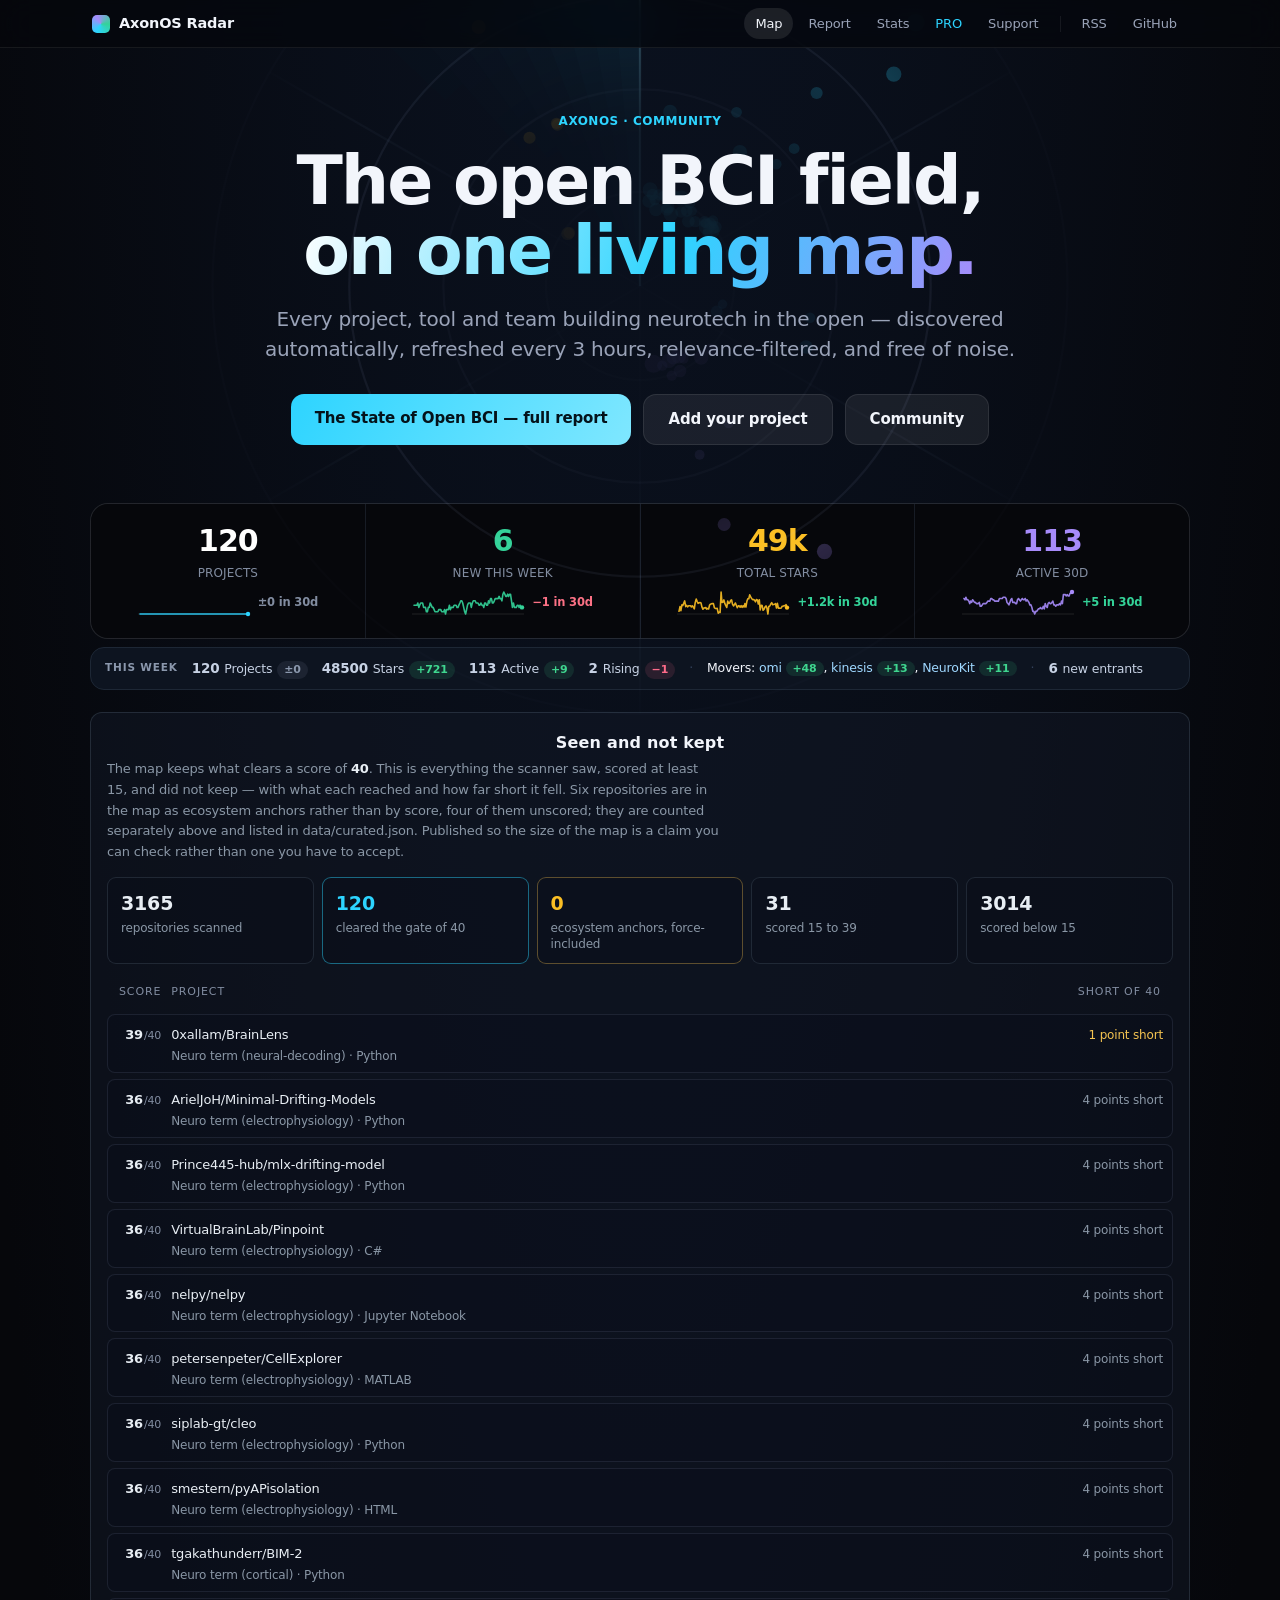
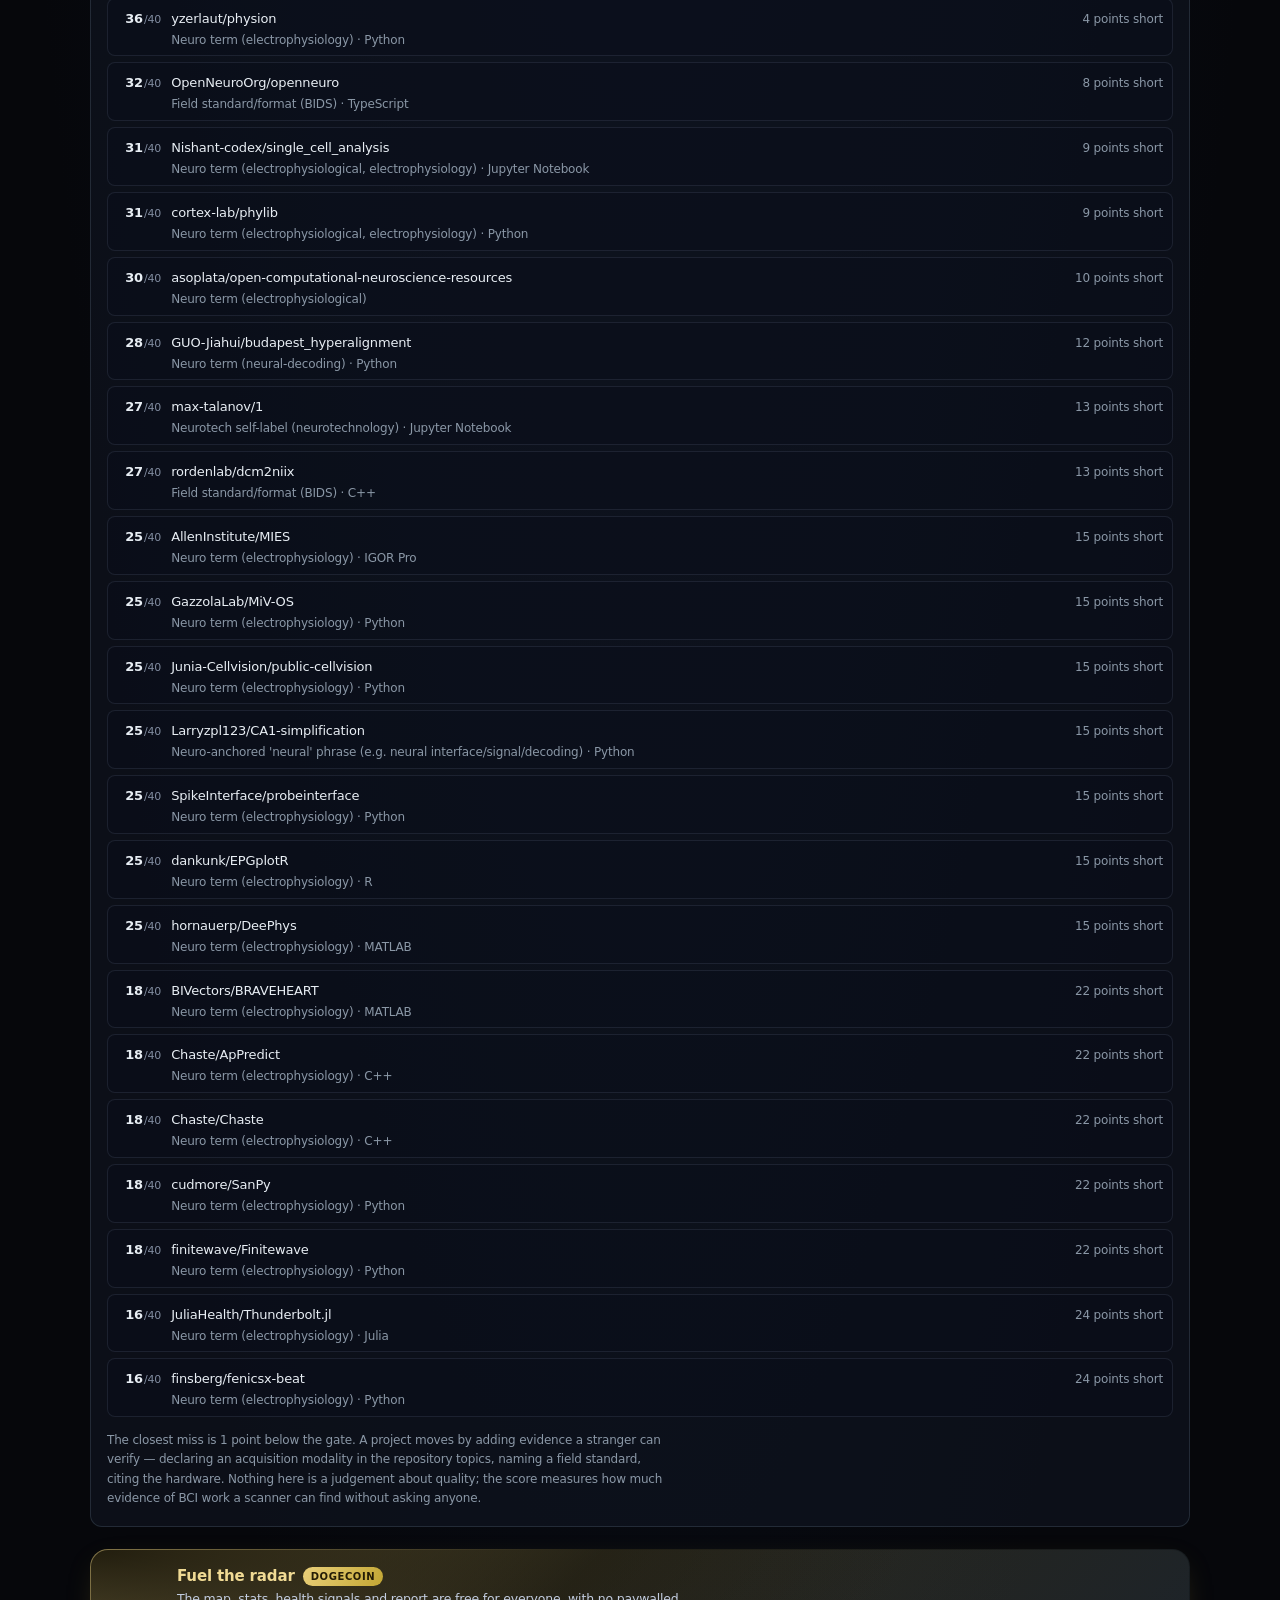
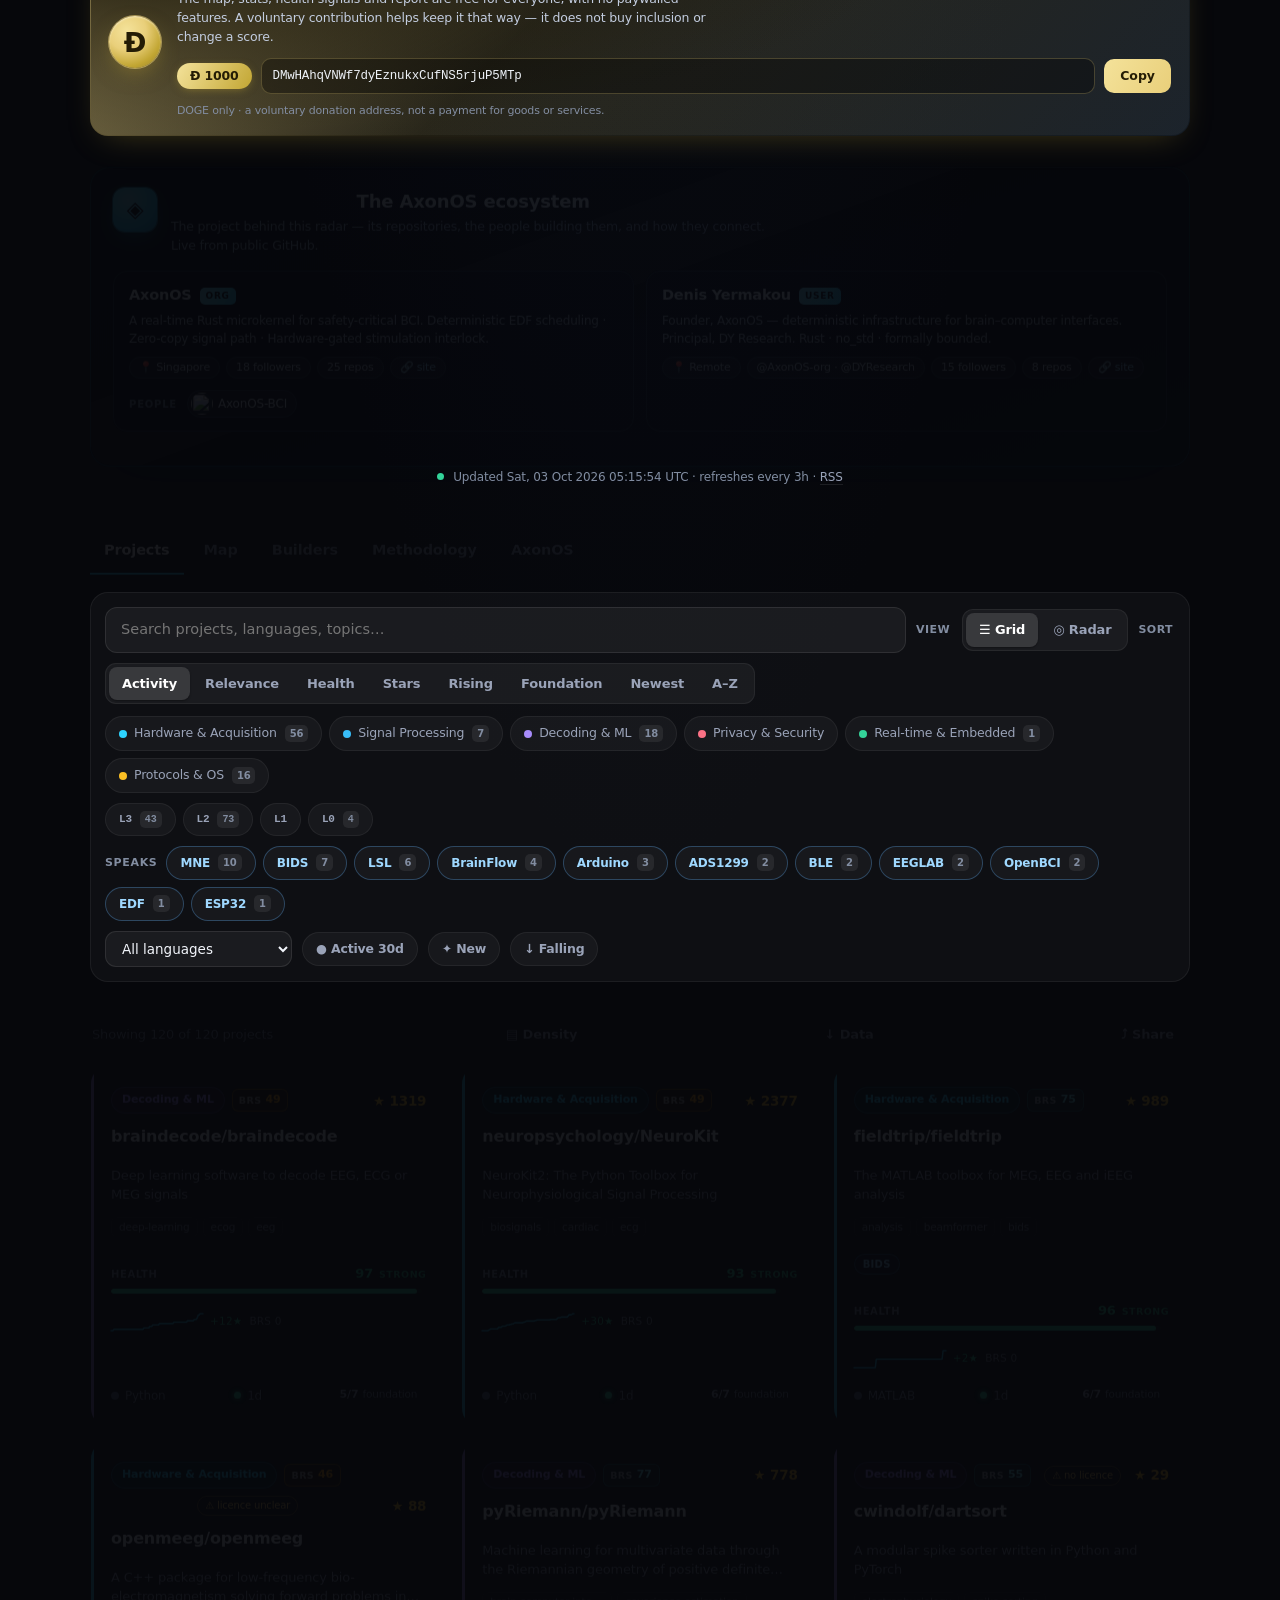
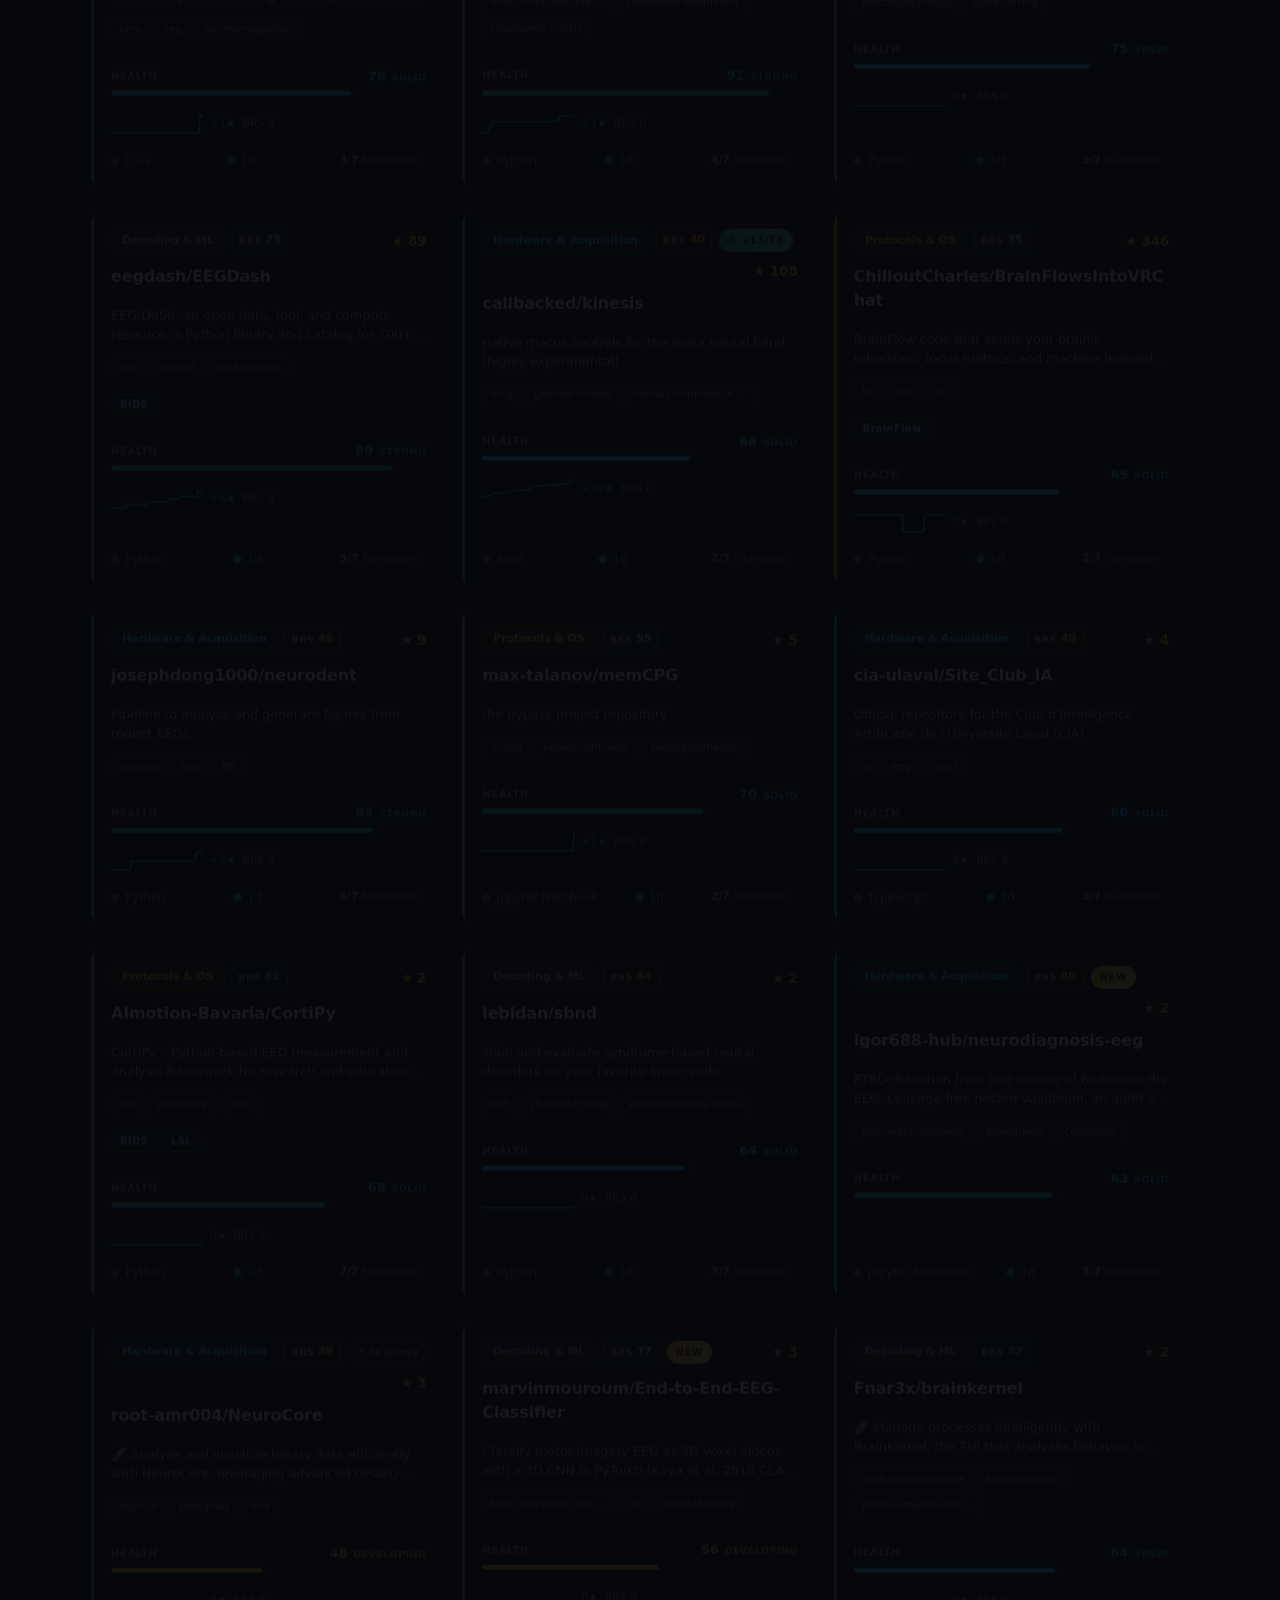
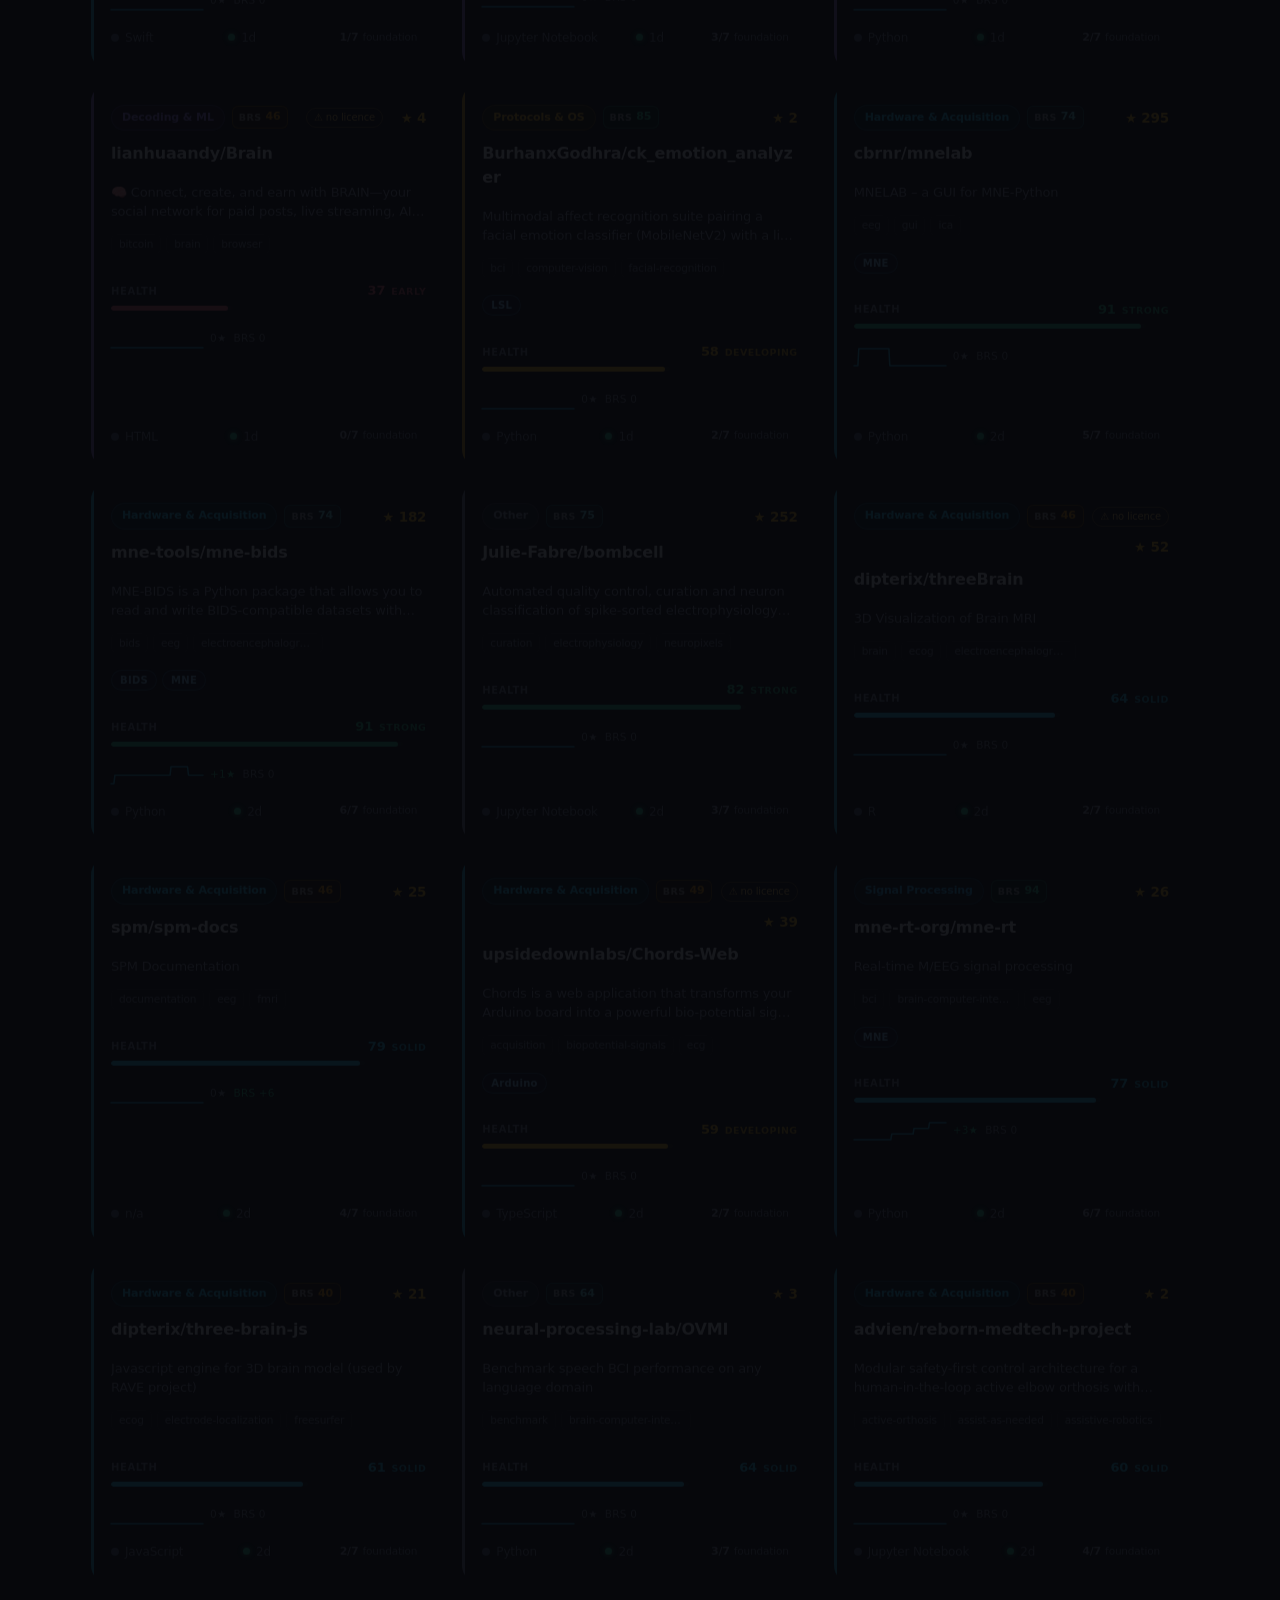
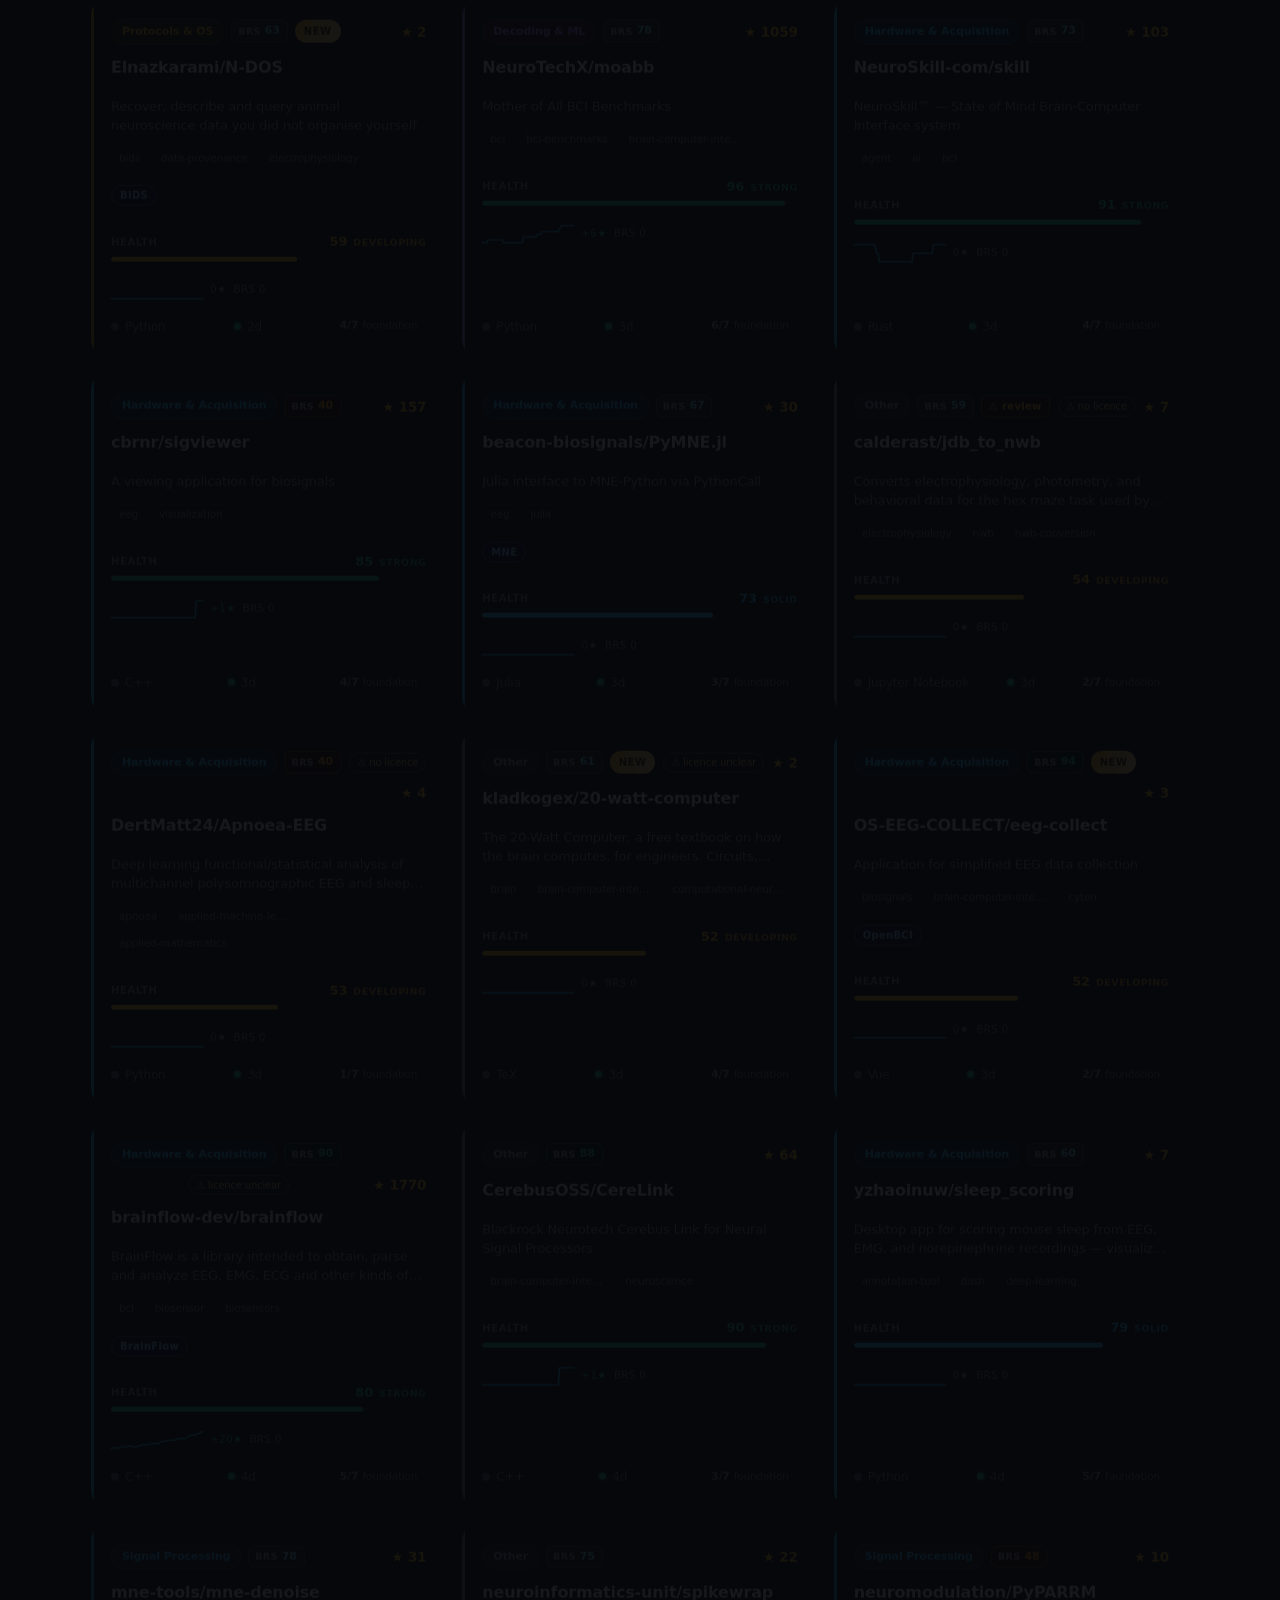
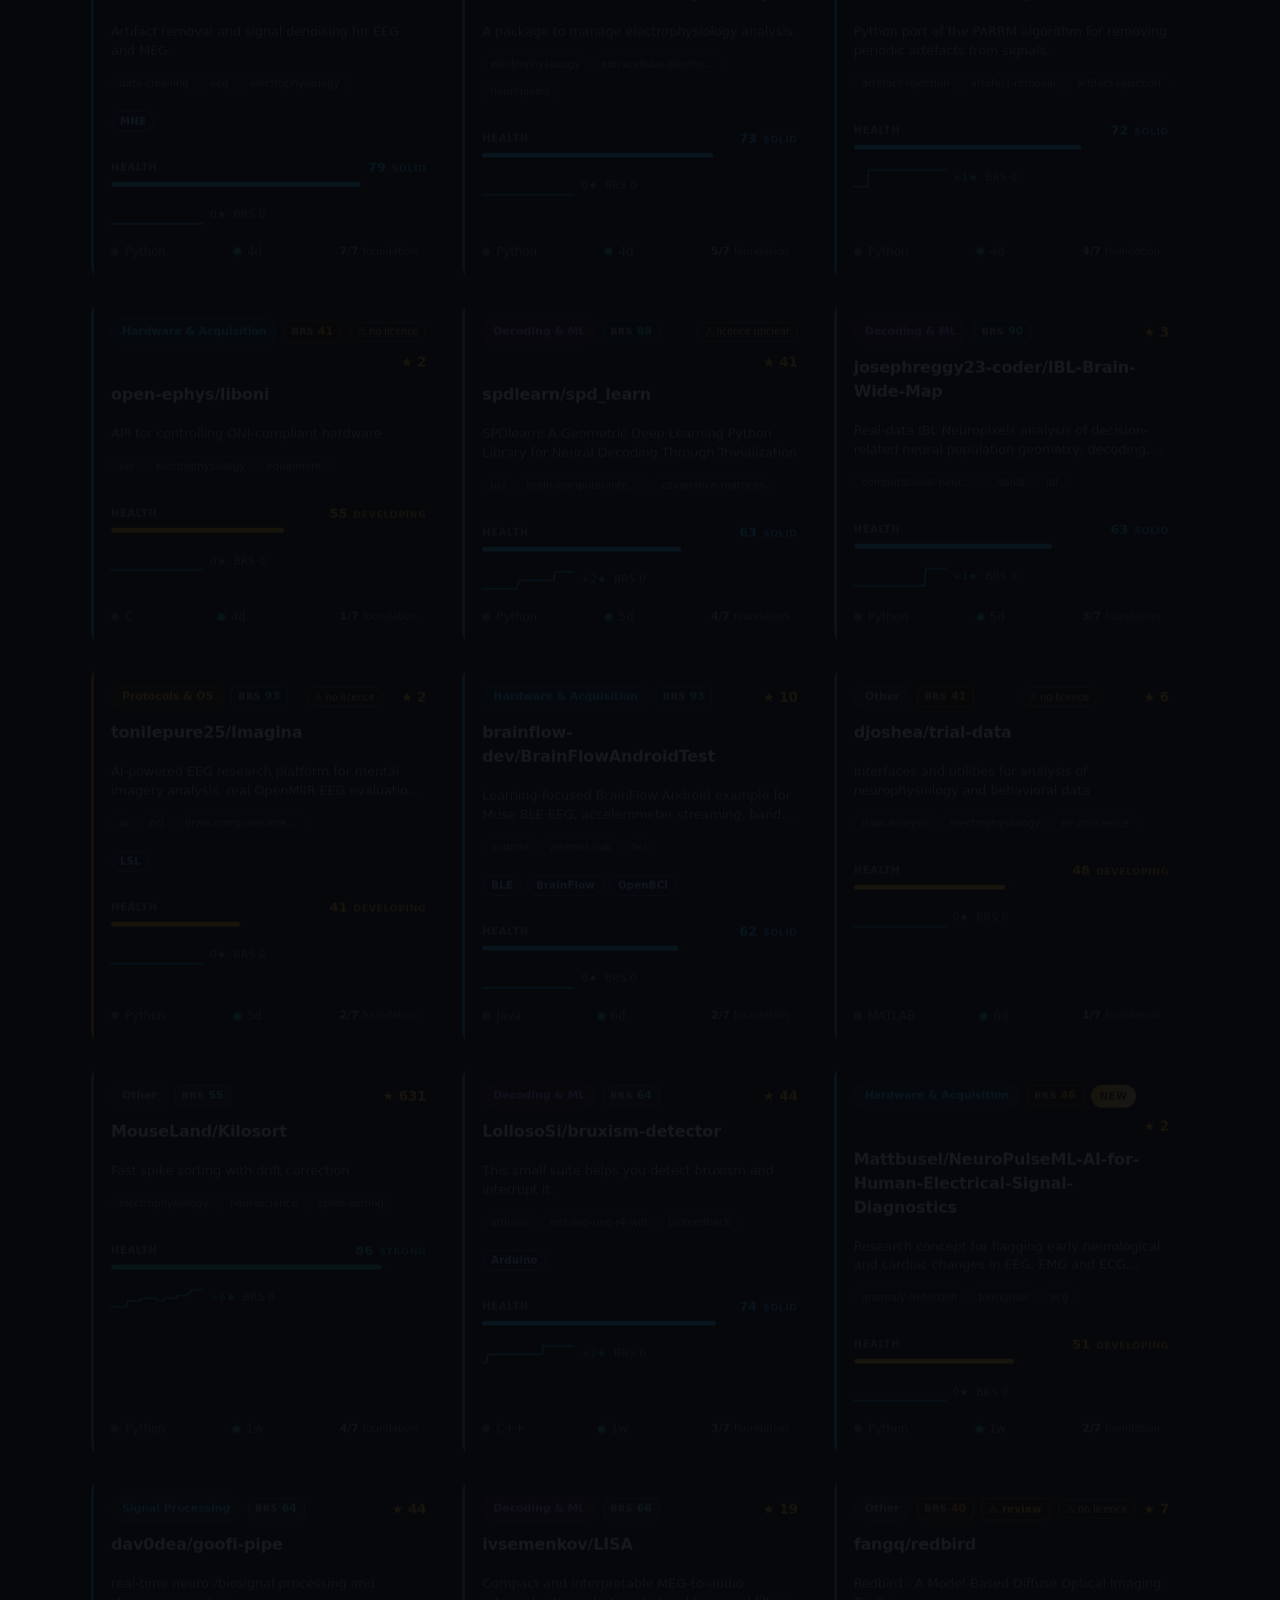
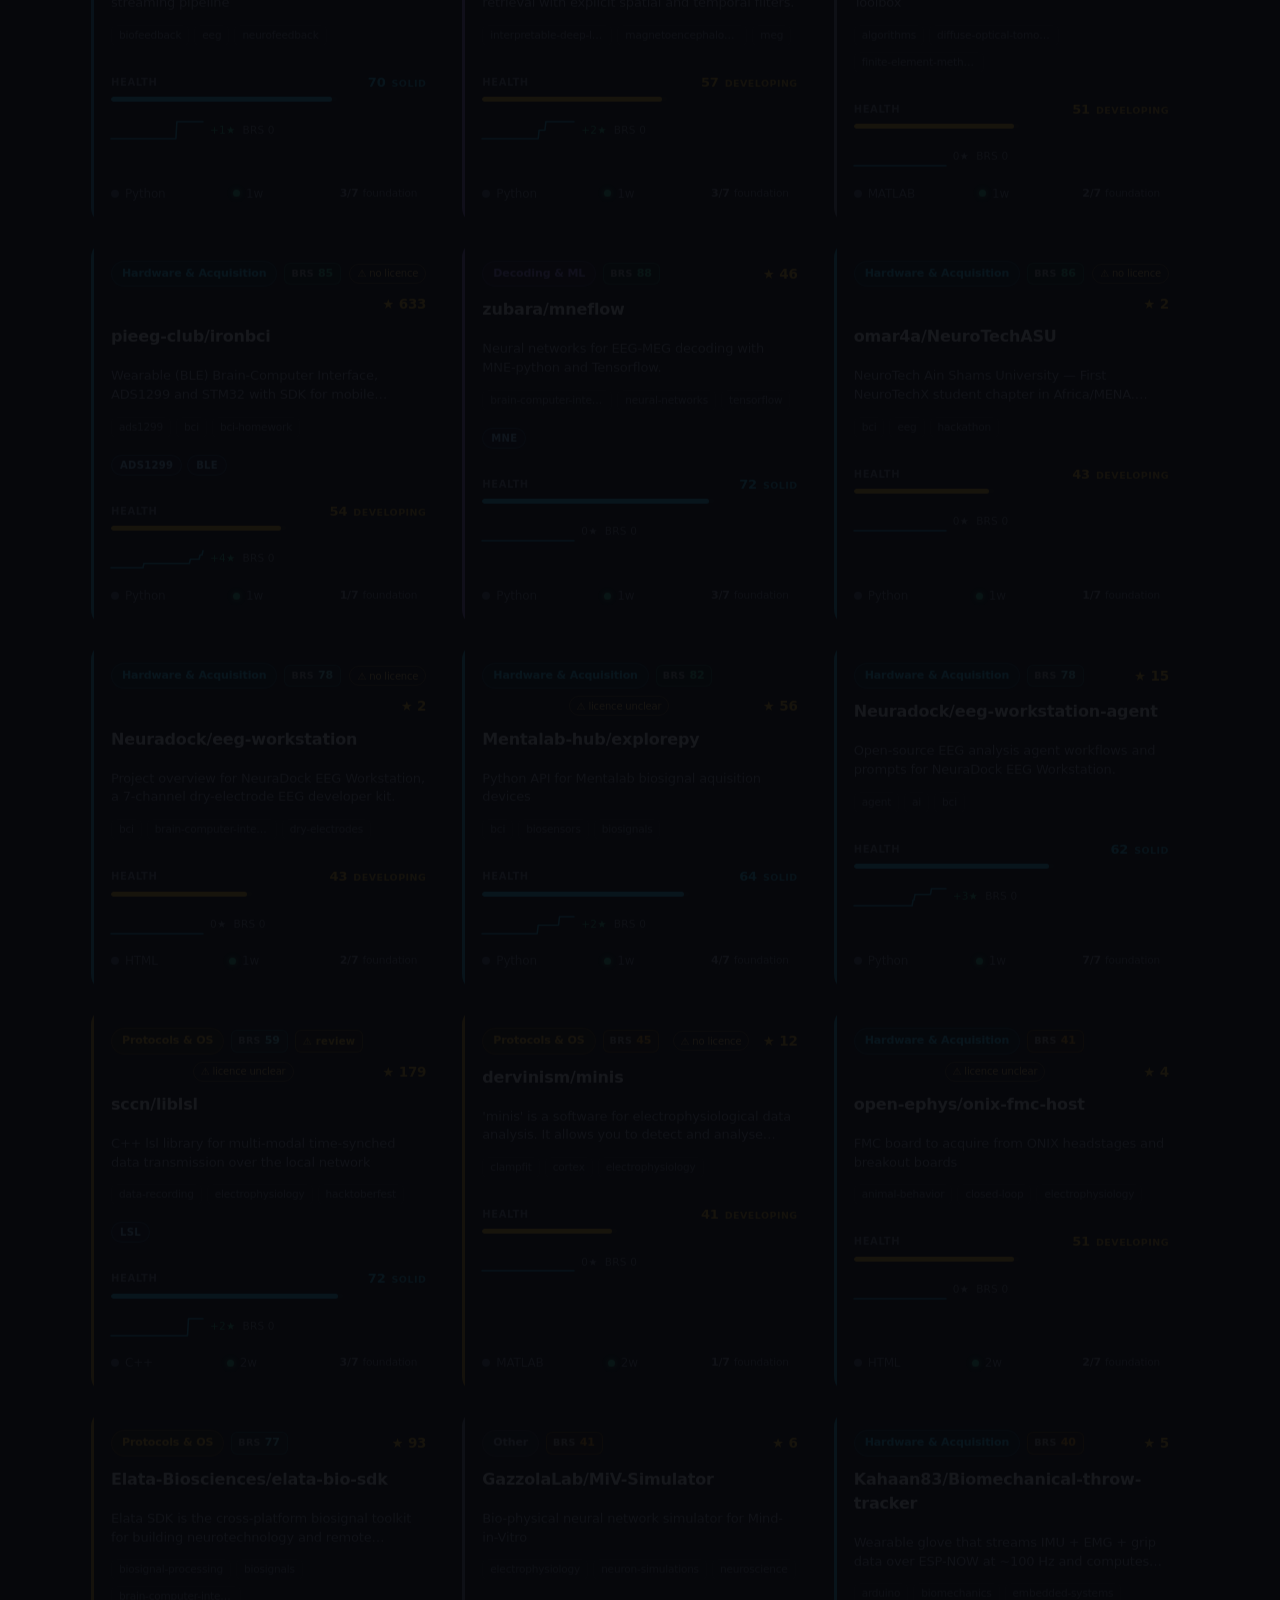
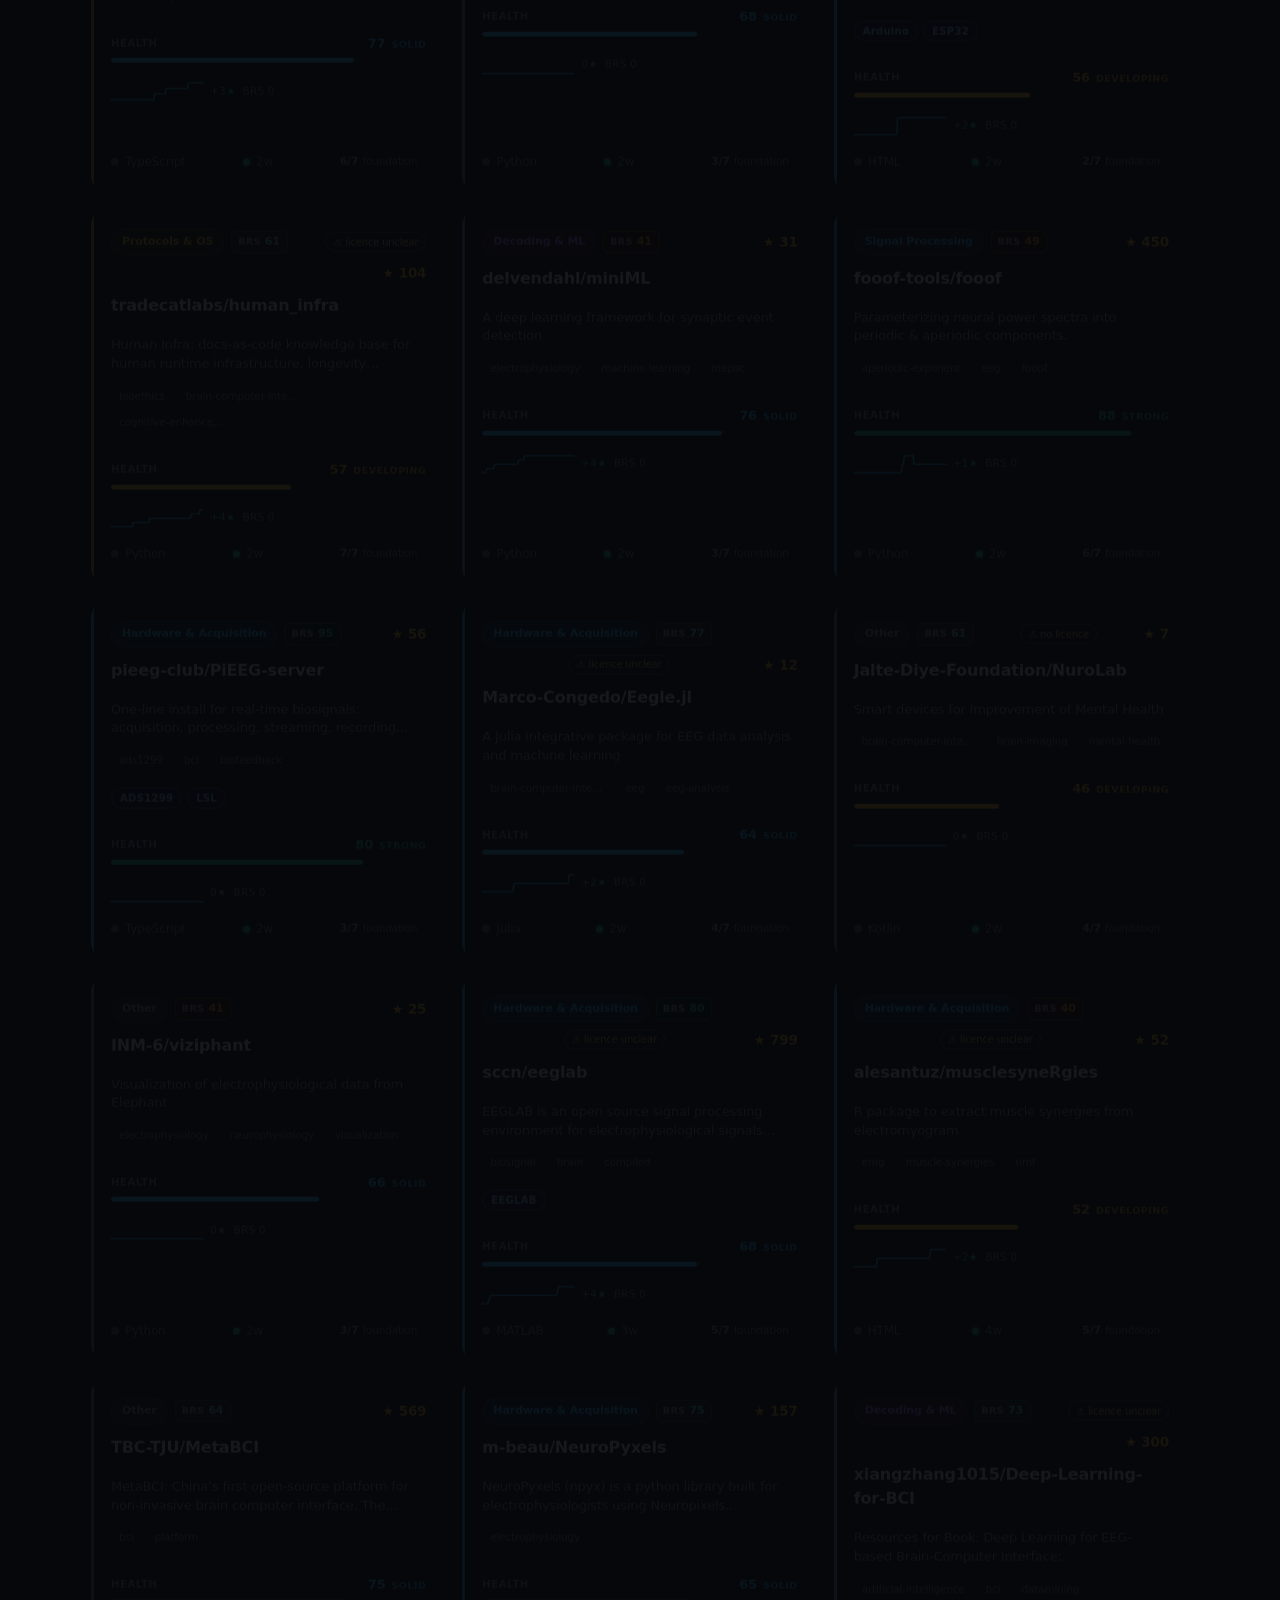
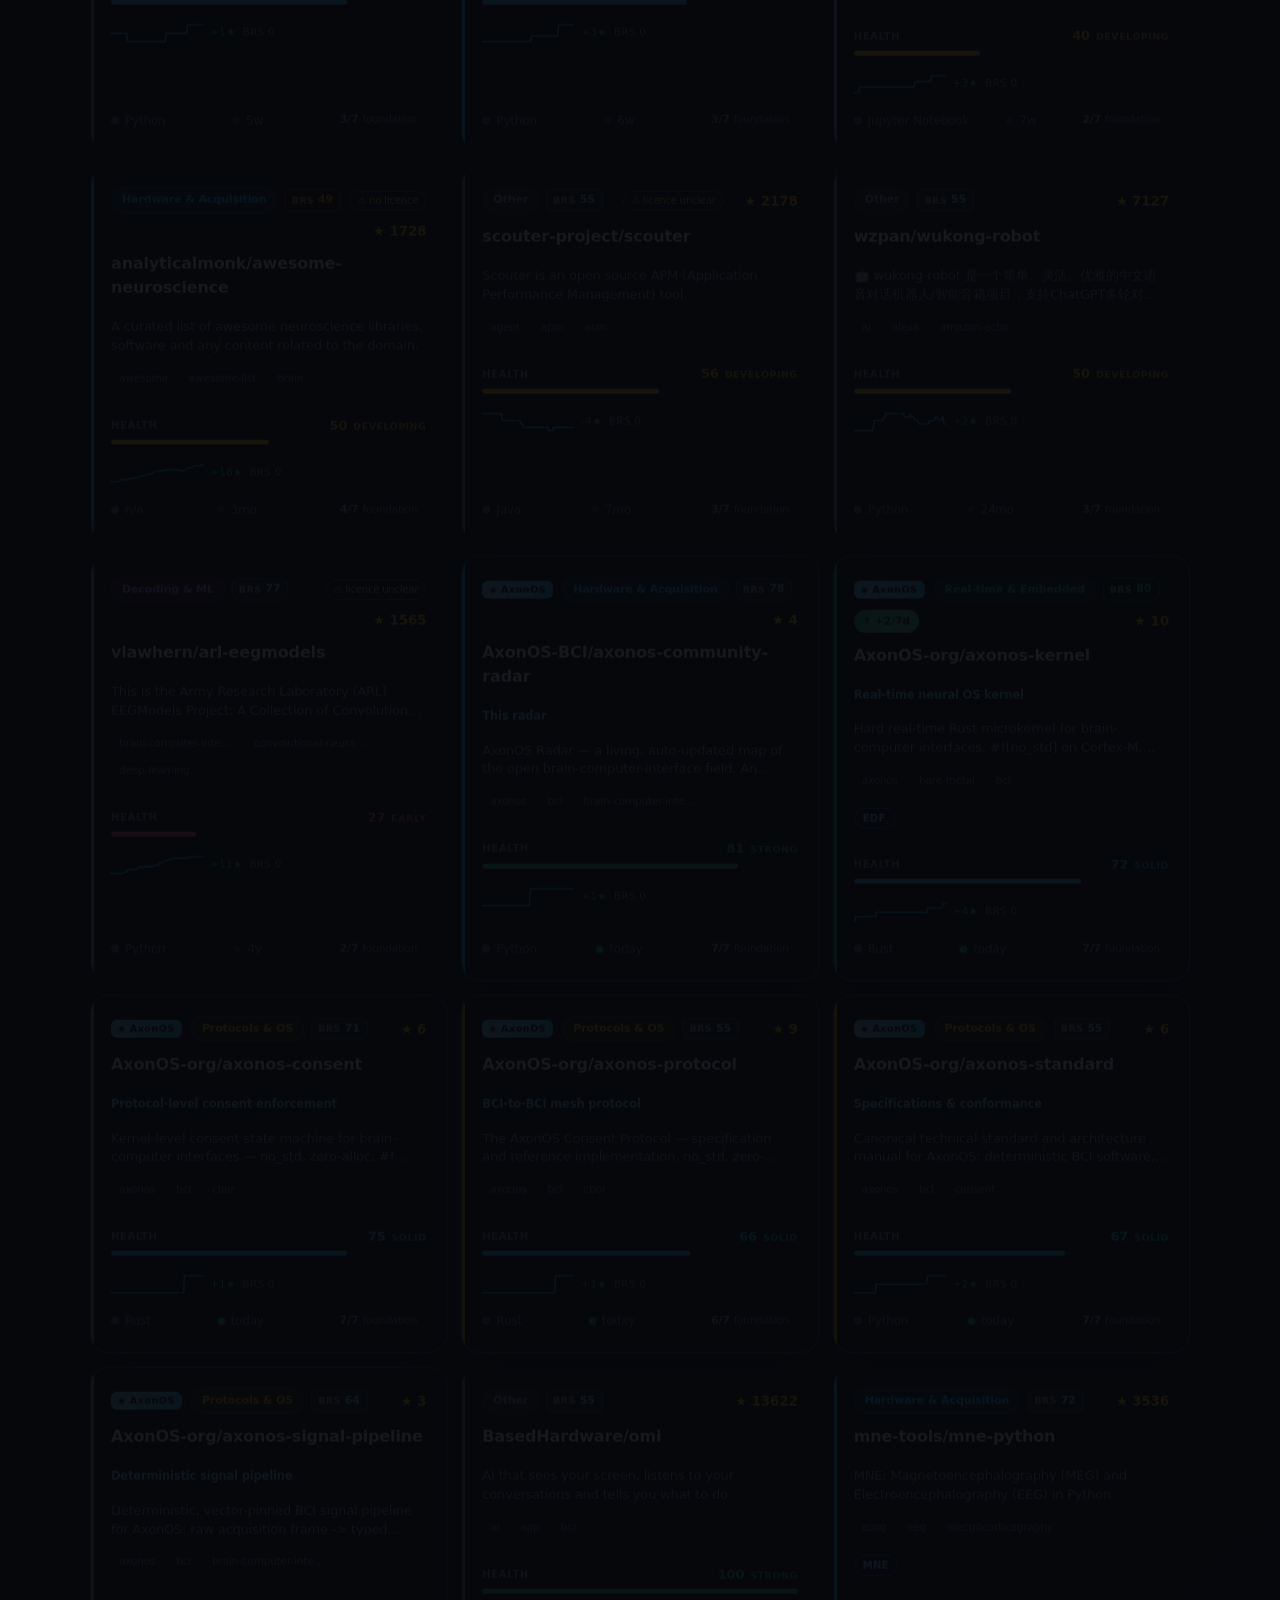
==== commit 4ce571e5: "16.10.1 — only what changed The example digest is drawn from data/weekly.json and data/radar.json wh" ====
--- a/index.html
+++ b/index.html
@@ -271,7 +271,7 @@
 
 <footer>
   <div class="wrap">
-    © The AxonOS Project / Denis Yermakou &nbsp;·&nbsp; <a href="https://axonos.org">axonos.org</a> &nbsp;·&nbsp; <a href="https://medium.com/@AxonOS">medium.com/@AxonOS</a> &nbsp;·&nbsp; connect@axonos.org &nbsp;·&nbsp; security@axonos.org &nbsp;·&nbsp; <span class="vchip">Radar v16.10.0</span><br>
+    © The AxonOS Project / Denis Yermakou &nbsp;·&nbsp; <a href="https://axonos.org">axonos.org</a> &nbsp;·&nbsp; <a href="https://medium.com/@AxonOS">medium.com/@AxonOS</a> &nbsp;·&nbsp; connect@axonos.org &nbsp;·&nbsp; security@axonos.org &nbsp;·&nbsp; <span class="vchip">Radar v16.10.1</span><br>
     Data: public GitHub search · auto-refreshed every 3h · relevance-filtered · categorisation is opinionated · not an endorsement.
   </div>
 </footer>
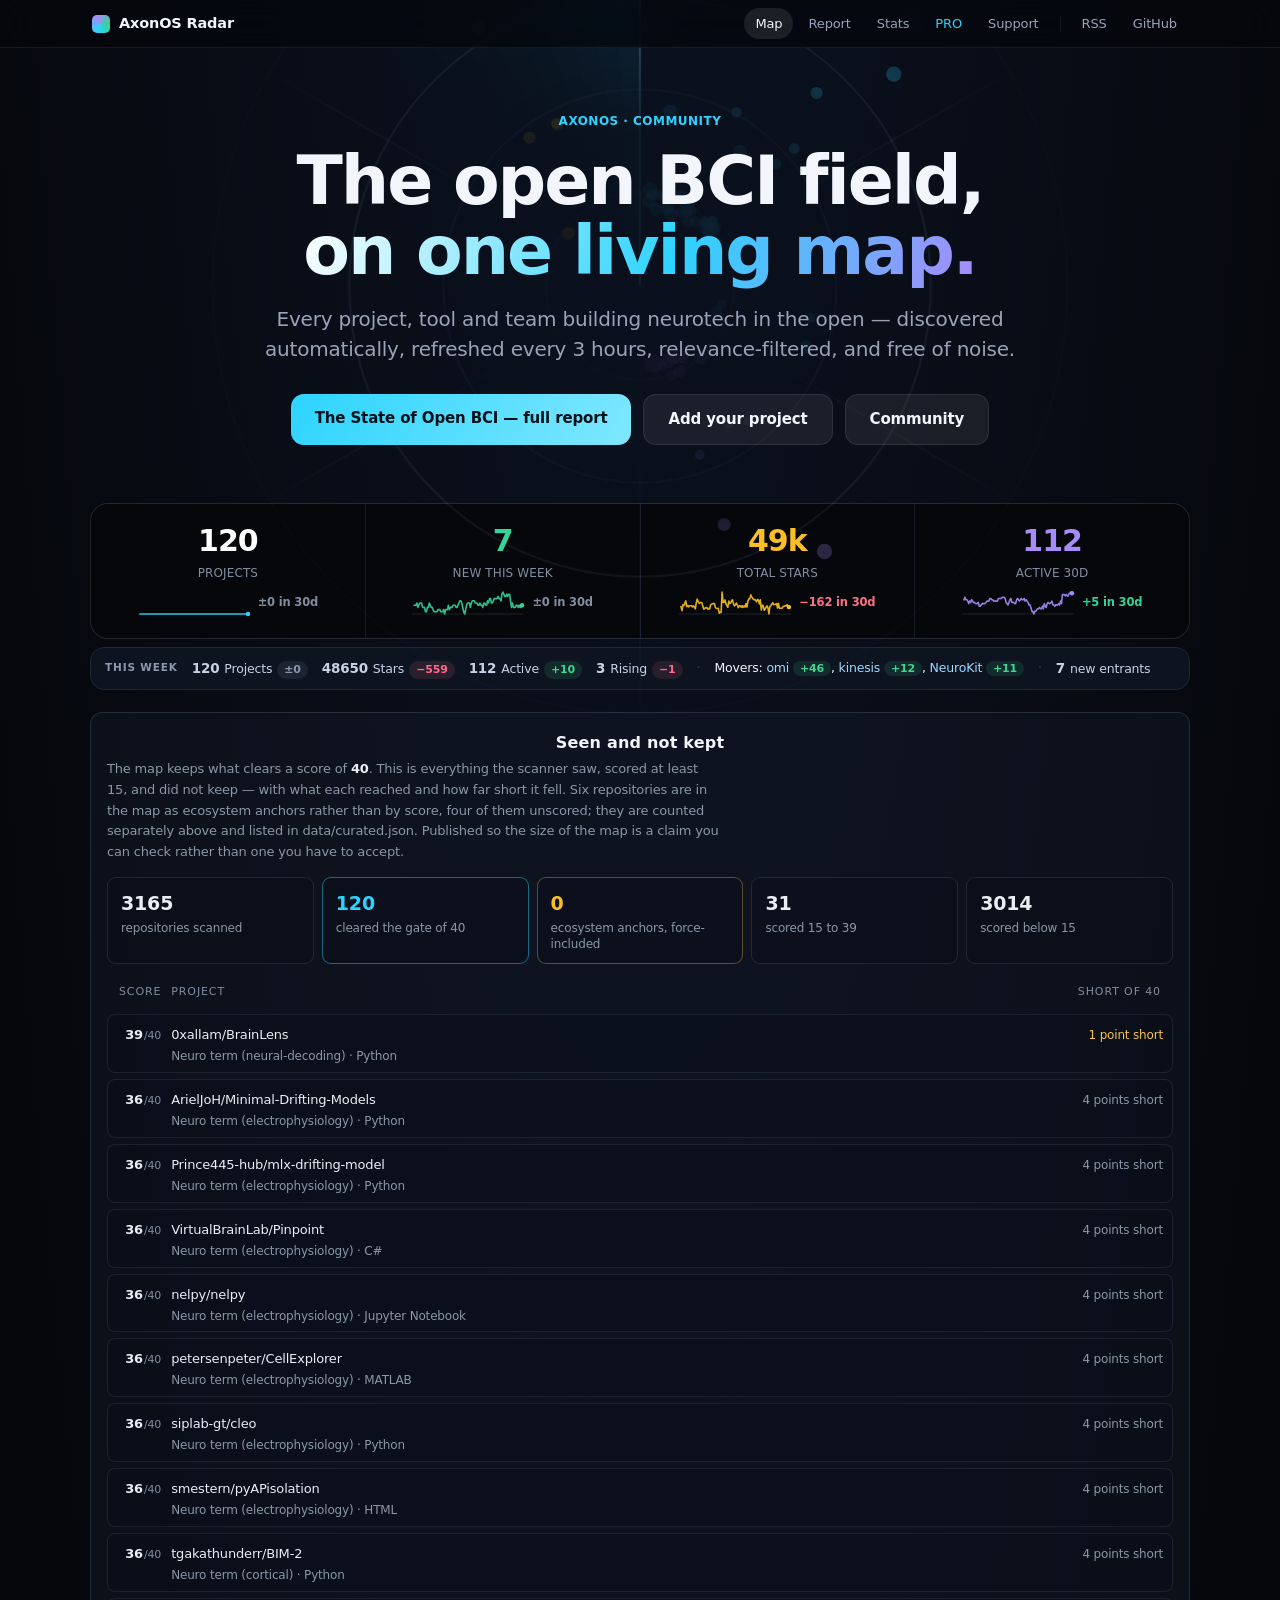
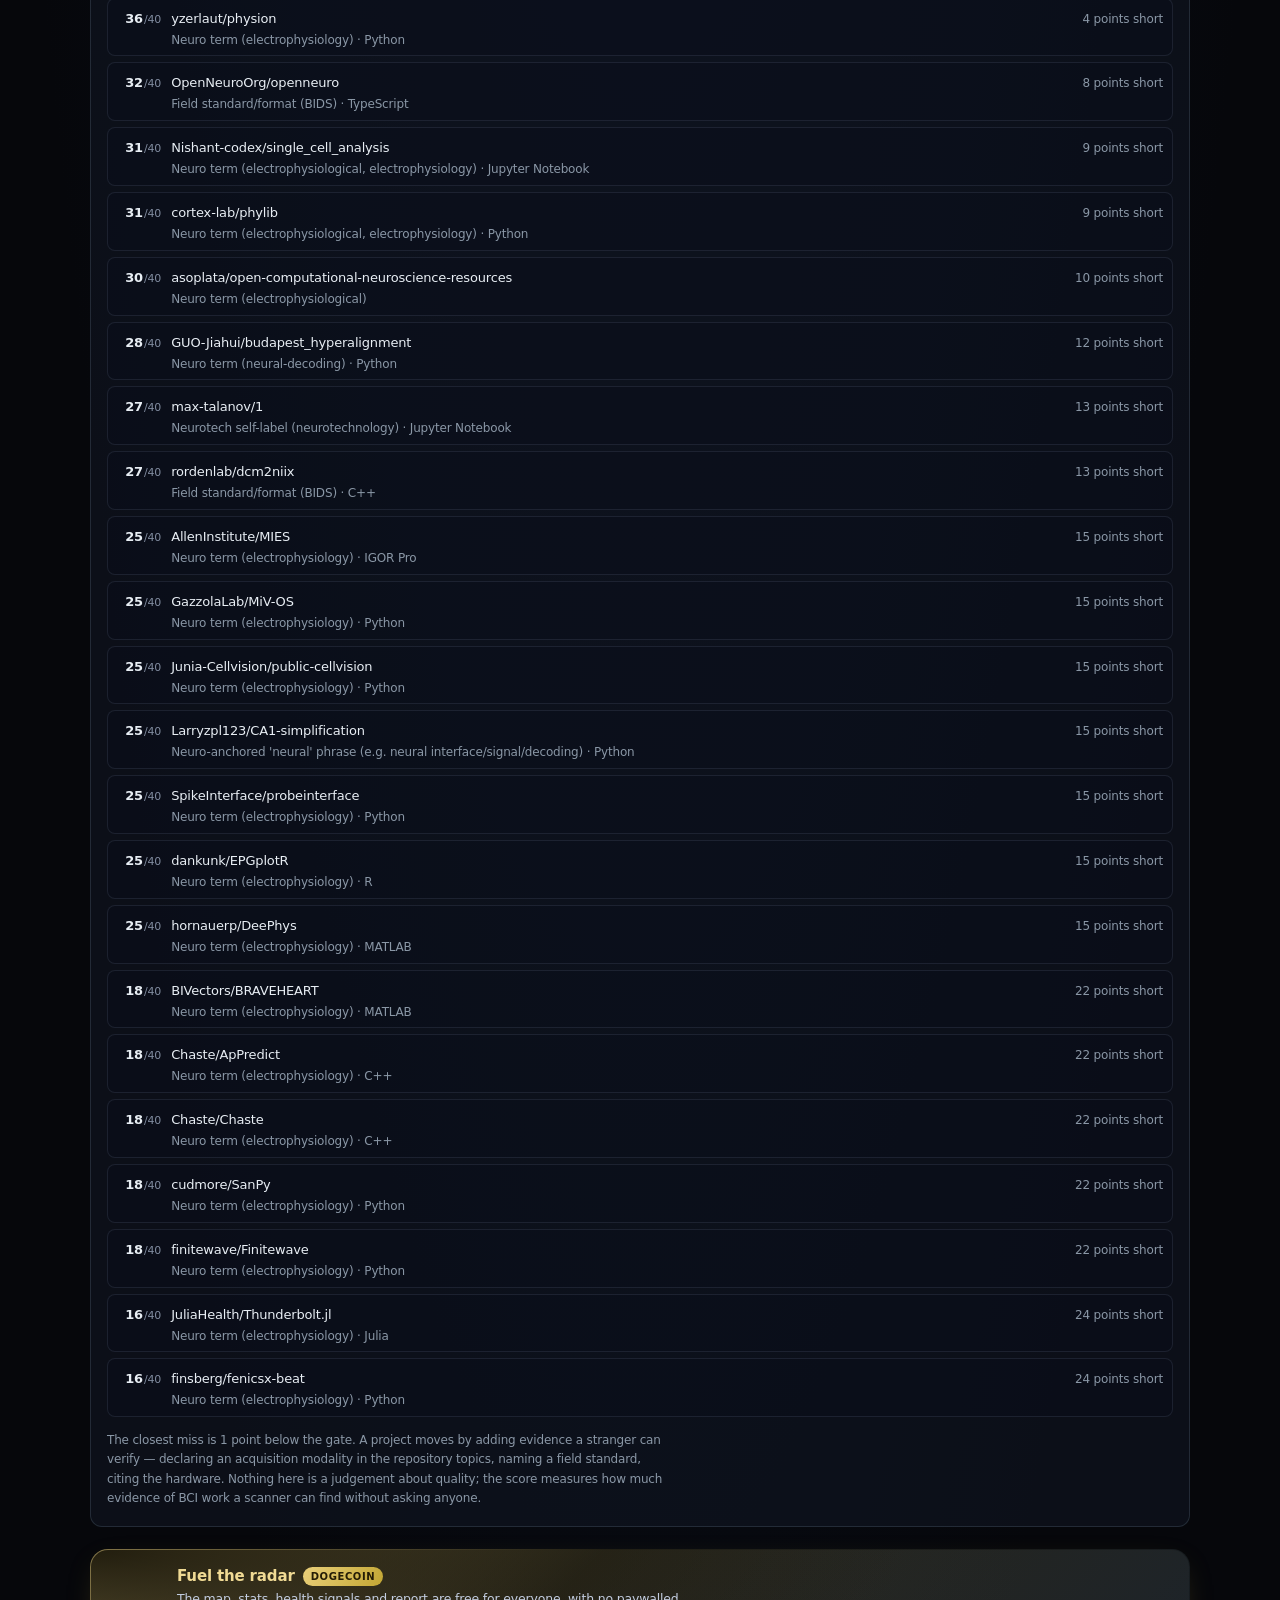
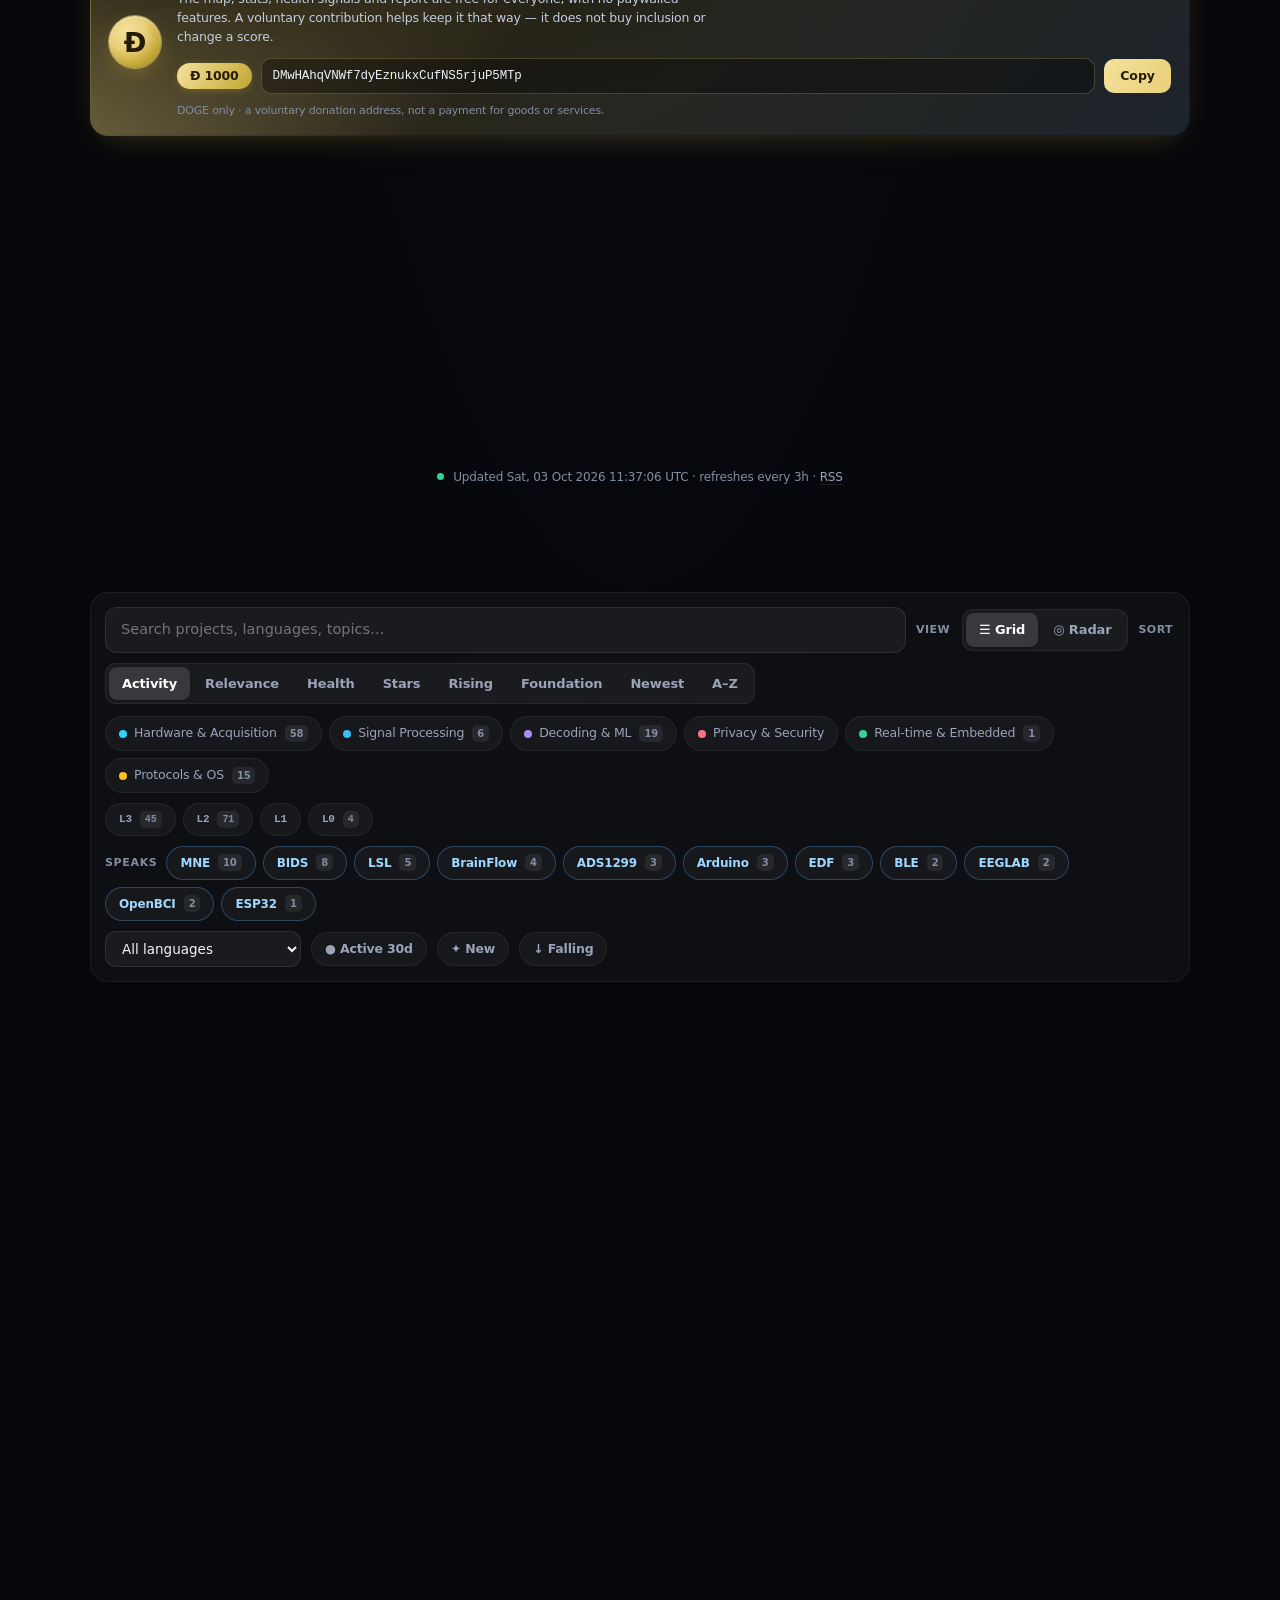
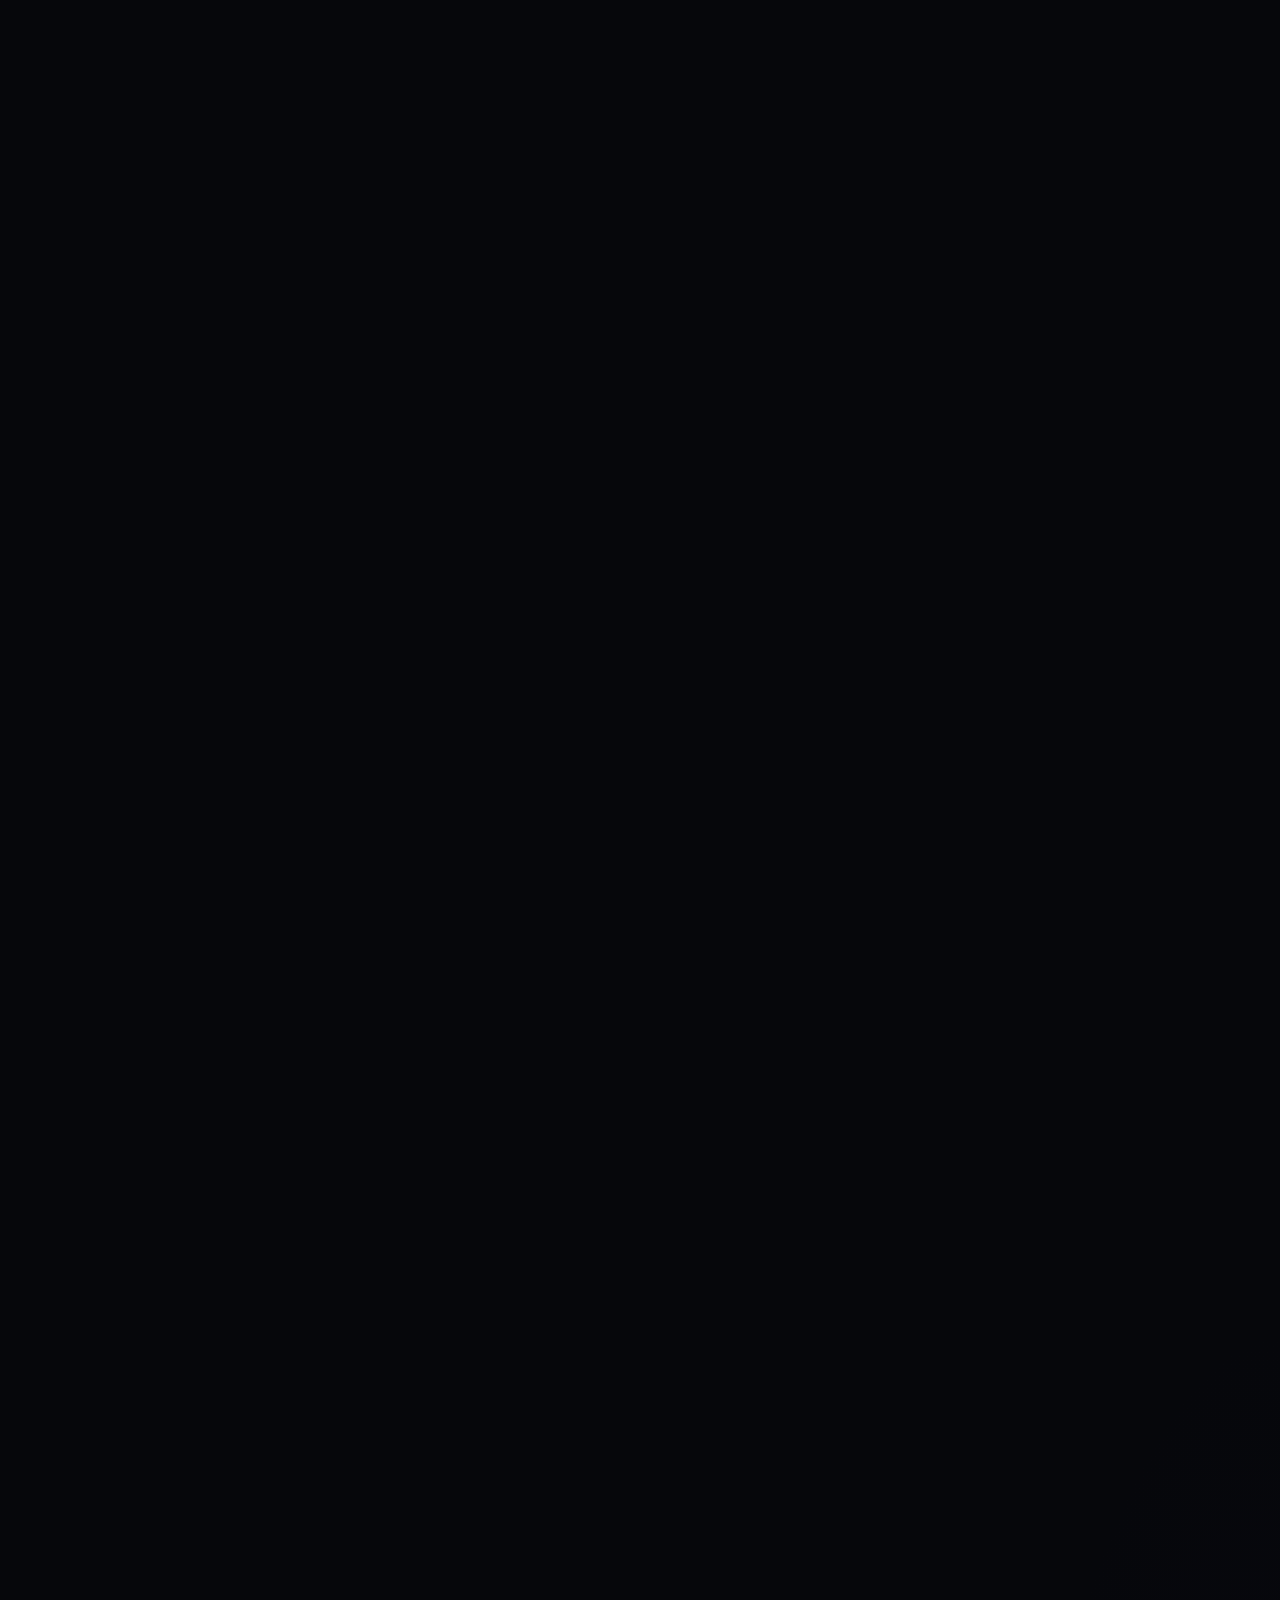
==== commit e459e8b9: "16.10.2 — say exactly what it is The project cards match the repositories again (CI was red). The RE" ====
--- a/index.html
+++ b/index.html
@@ -198,12 +198,12 @@
     <div class="ax-progress" id="axProgress"></div>
     <div class="ax-grid">
         <a class="ax-card" href="https://github.com/AxonOS-org/axonos-kernel" target="_blank" rel="noopener"><div class="ax-top"><span class="ax-stage st-beta">Beta</span><span class="ax-area">Kernel</span><span class="ax-ver">0.4.2</span></div><h3>axonos-kernel</h3><p>Real-time no_std kernel: deterministic scheduler, SPSC queues, monotonic time, capability model.</p></a>
-        <a class="ax-card" href="https://github.com/AxonOS-org/axonos-consent" target="_blank" rel="noopener"><div class="ax-top"><span class="ax-stage st-beta">Beta</span><span class="ax-area">Consent &amp; Protocol</span><span class="ax-ver">0.8.0</span></div><h3>axonos-consent</h3><p>The consent state machine, with six machine-checked proofs over grant, revocation and expiry.</p></a>
+        <a class="ax-card" href="https://github.com/AxonOS-org/axonos-consent" target="_blank" rel="noopener"><div class="ax-top"><span class="ax-stage st-beta">Beta</span><span class="ax-area">Consent &amp; Protocol</span><span class="ax-ver">0.9.2</span></div><h3>axonos-consent</h3><p>The consent state machine, with six machine-checked proofs over grant, revocation and expiry.</p></a>
         <a class="ax-card" href="https://github.com/AxonOS-org/axonos-protocol" target="_blank" rel="noopener"><div class="ax-top"><span class="ax-stage st-beta">Beta</span><span class="ax-area">Consent &amp; Protocol</span><span class="ax-ver">0.9.1</span></div><h3>axonos-protocol</h3><p>The wire format: one encoding, decoded byte-identically in five languages.</p></a>
         <a class="ax-card" href="https://github.com/AxonOS-org/axonos-signal-pipeline" target="_blank" rel="noopener"><div class="ax-top"><span class="ax-stage st-beta">Beta</span><span class="ax-area">Signal &amp; ML</span><span class="ax-ver">0.13.0</span></div><h3>axonos-signal-pipeline</h3><p>Deterministic fixed-point conditioning. Same input, same bytes, any machine.</p></a>
         <a class="ax-card" href="https://github.com/AxonOS-org/axonos-standard" target="_blank" rel="noopener"><div class="ax-top"><span class="ax-stage st-shipped">Shipped</span><span class="ax-area">Standard</span><span class="ax-ver">1.1.0</span></div><h3>axonos-standard</h3><p>The specification the RFCs are tracked against.</p></a>
         <a class="ax-card" href="https://github.com/AxonOS-org/axonos-conformance" target="_blank" rel="noopener"><div class="ax-top"><span class="ax-stage st-shipped">Shipped</span><span class="ax-area">Standard</span><span class="ax-ver">1.1.0</span></div><h3>axonos-conformance</h3><p>Byte-exact vectors for RFC-0005, 0006, 0008 and 0009, re-derived from published constants rather than transcribed.</p></a>
-        <a class="ax-card" href="https://github.com/AxonOS-BCI/axonos-community-radar" target="_blank" rel="noopener"><div class="ax-top"><span class="ax-stage st-shipped">Shipped</span><span class="ax-area">Community</span><span class="ax-ver">16.9.0</span></div><h3>axonos-community-radar</h3><p>This radar: an auditable map of the open BCI field, rescored every three hours.</p></a>
+        <a class="ax-card" href="https://github.com/AxonOS-BCI/axonos-community-radar" target="_blank" rel="noopener"><div class="ax-top"><span class="ax-stage st-shipped">Shipped</span><span class="ax-area">Community</span><span class="ax-ver">16.10.1</span></div><h3>axonos-community-radar</h3><p>This radar: an auditable map of the open BCI field, rescored every three hours.</p></a>
         <a class="ax-card" href="https://github.com/AxonOS-org/axonos-brs" target="_blank" rel="noopener"><div class="ax-top"><span class="ax-stage st-beta">Beta</span><span class="ax-area">Community</span><span class="ax-ver">0.4.0</span></div><h3>axonos-brs</h3><p>The scoring rule itself, published so any score on the radar can be recomputed from public data.</p></a>
         <a class="ax-card" href="https://github.com/AxonOS-org/axonos-hal" target="_blank" rel="noopener"><div class="ax-top"><span class="ax-stage st-beta">Beta</span><span class="ax-area">Kernel</span><span class="ax-ver">0.3.0</span></div><h3>axonos-hal</h3><p>The contract with silicon: a timing budget that refuses, and re-closes at every operating point.</p></a>
         <a class="ax-card" href="https://github.com/AxonOS-org/axonos-rfcs" target="_blank" rel="noopener"><div class="ax-top"><span class="ax-stage st-shipped">Shipped</span><span class="ax-area">Standard</span><span class="ax-ver">1.1.0</span></div><h3>axonos-rfcs</h3><p>Nine RFCs. The two in draft say why they are draft.</p></a>
@@ -271,7 +271,7 @@
 
 <footer>
   <div class="wrap">
-    © The AxonOS Project / Denis Yermakou &nbsp;·&nbsp; <a href="https://axonos.org">axonos.org</a> &nbsp;·&nbsp; <a href="https://medium.com/@AxonOS">medium.com/@AxonOS</a> &nbsp;·&nbsp; connect@axonos.org &nbsp;·&nbsp; security@axonos.org &nbsp;·&nbsp; <span class="vchip">Radar v16.10.1</span><br>
+    © The AxonOS Project / Denis Yermakou &nbsp;·&nbsp; <a href="https://axonos.org">axonos.org</a> &nbsp;·&nbsp; <a href="https://medium.com/@AxonOS">medium.com/@AxonOS</a> &nbsp;·&nbsp; connect@axonos.org &nbsp;·&nbsp; security@axonos.org &nbsp;·&nbsp; <span class="vchip">Radar v16.10.2</span><br>
     Data: public GitHub search · auto-refreshed every 3h · relevance-filtered · categorisation is opinionated · not an endorsement.
   </div>
 </footer>
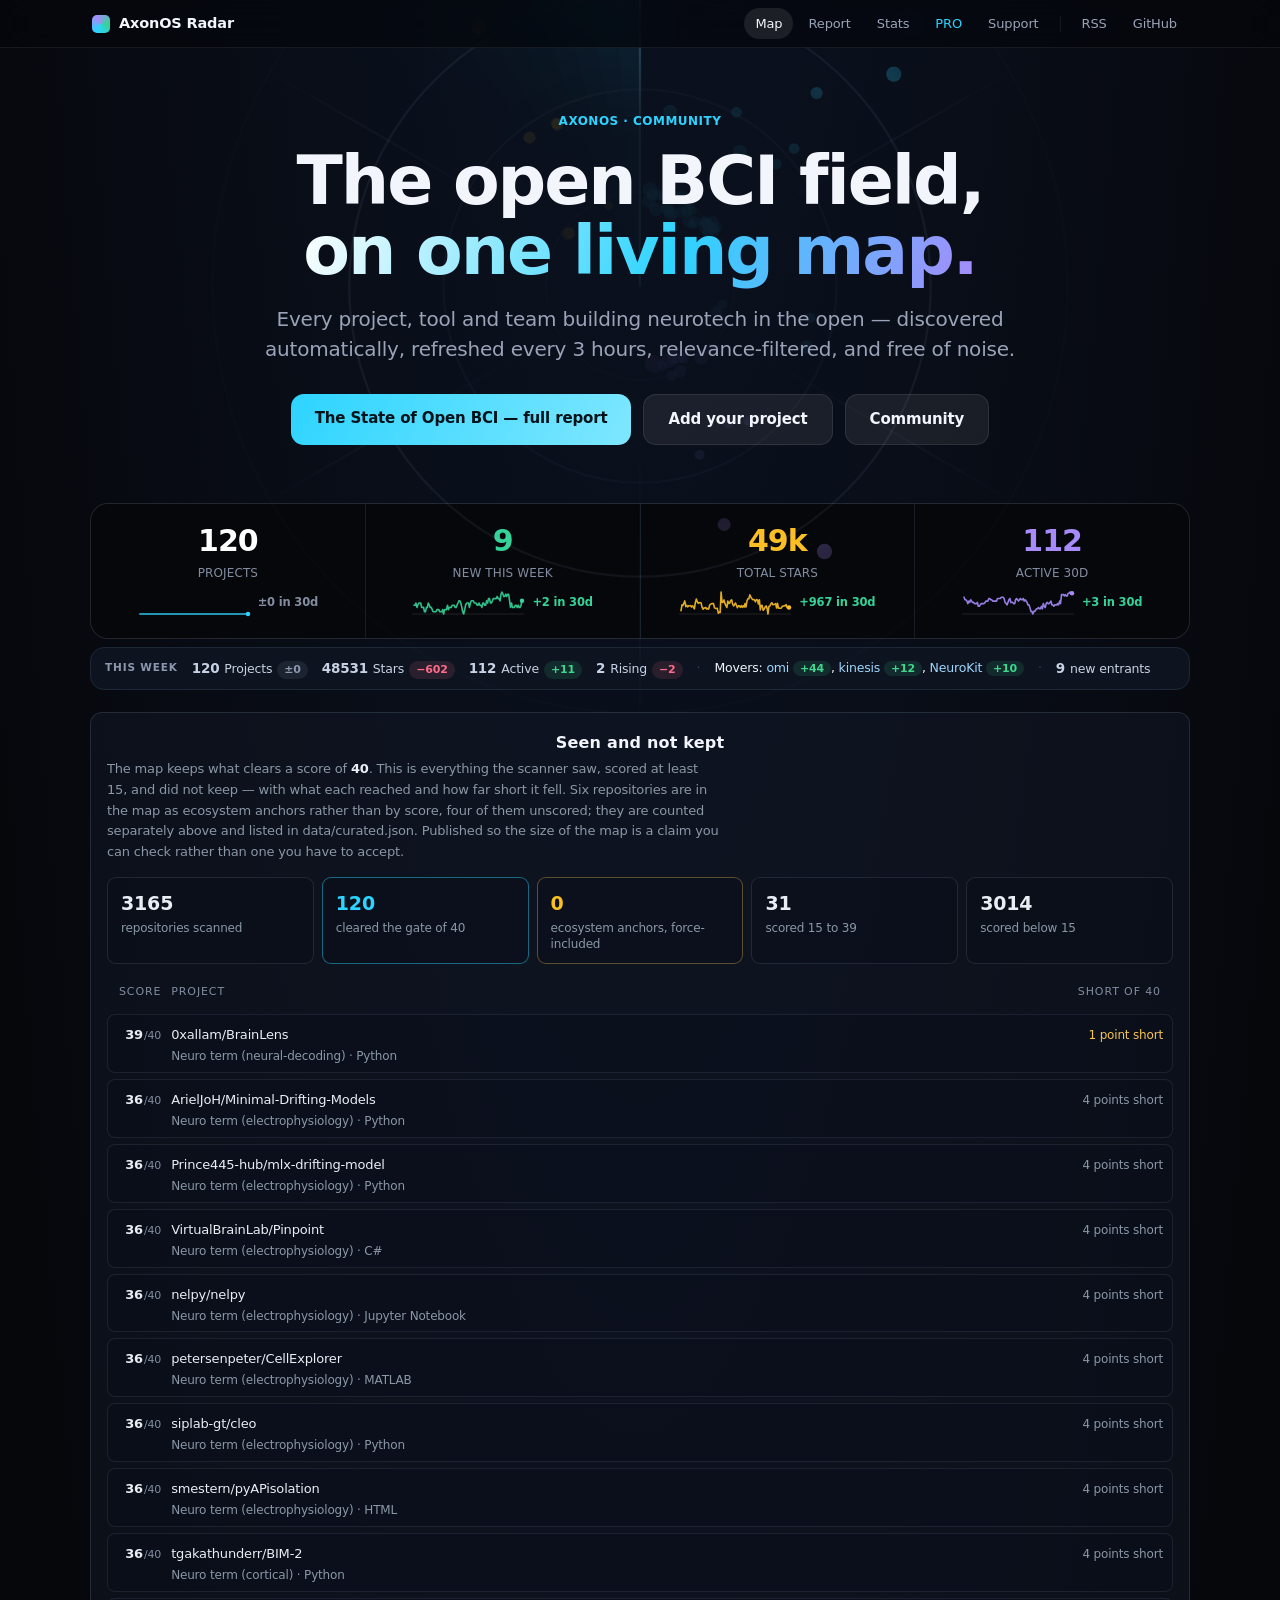
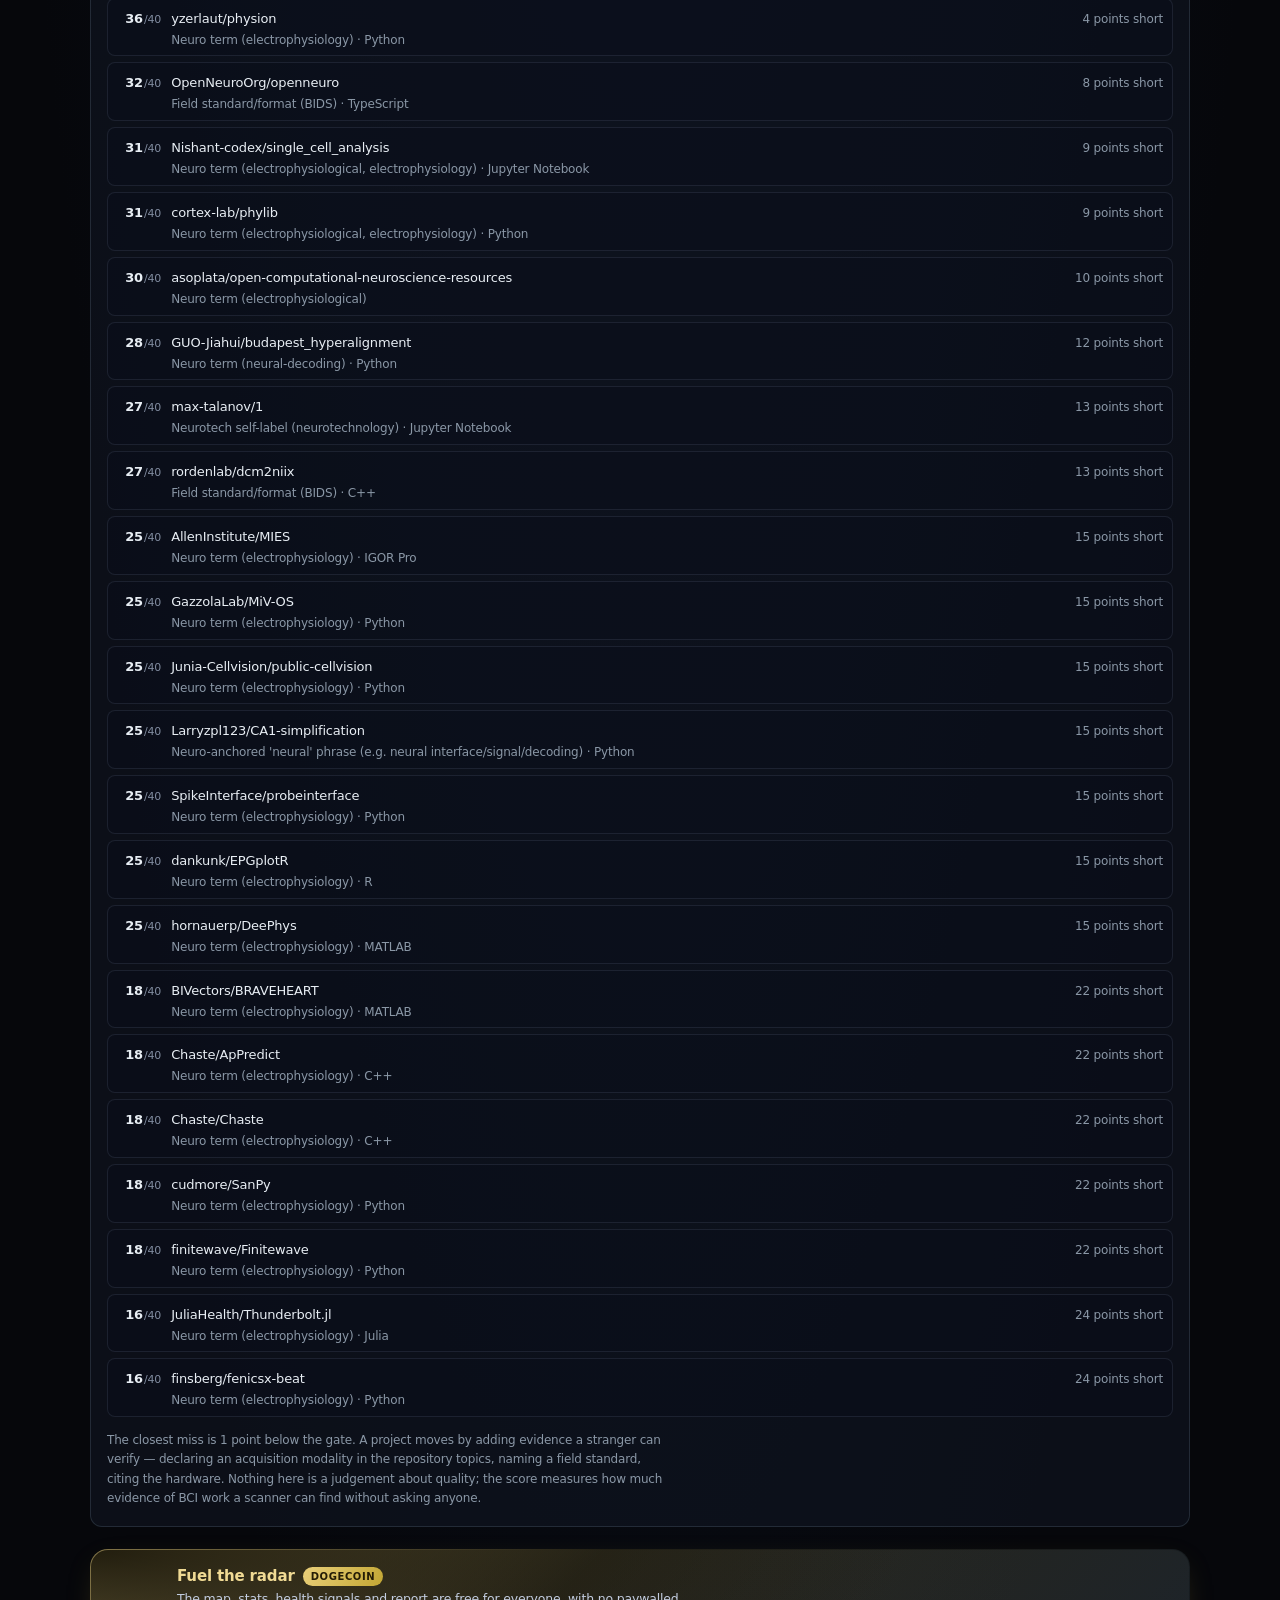
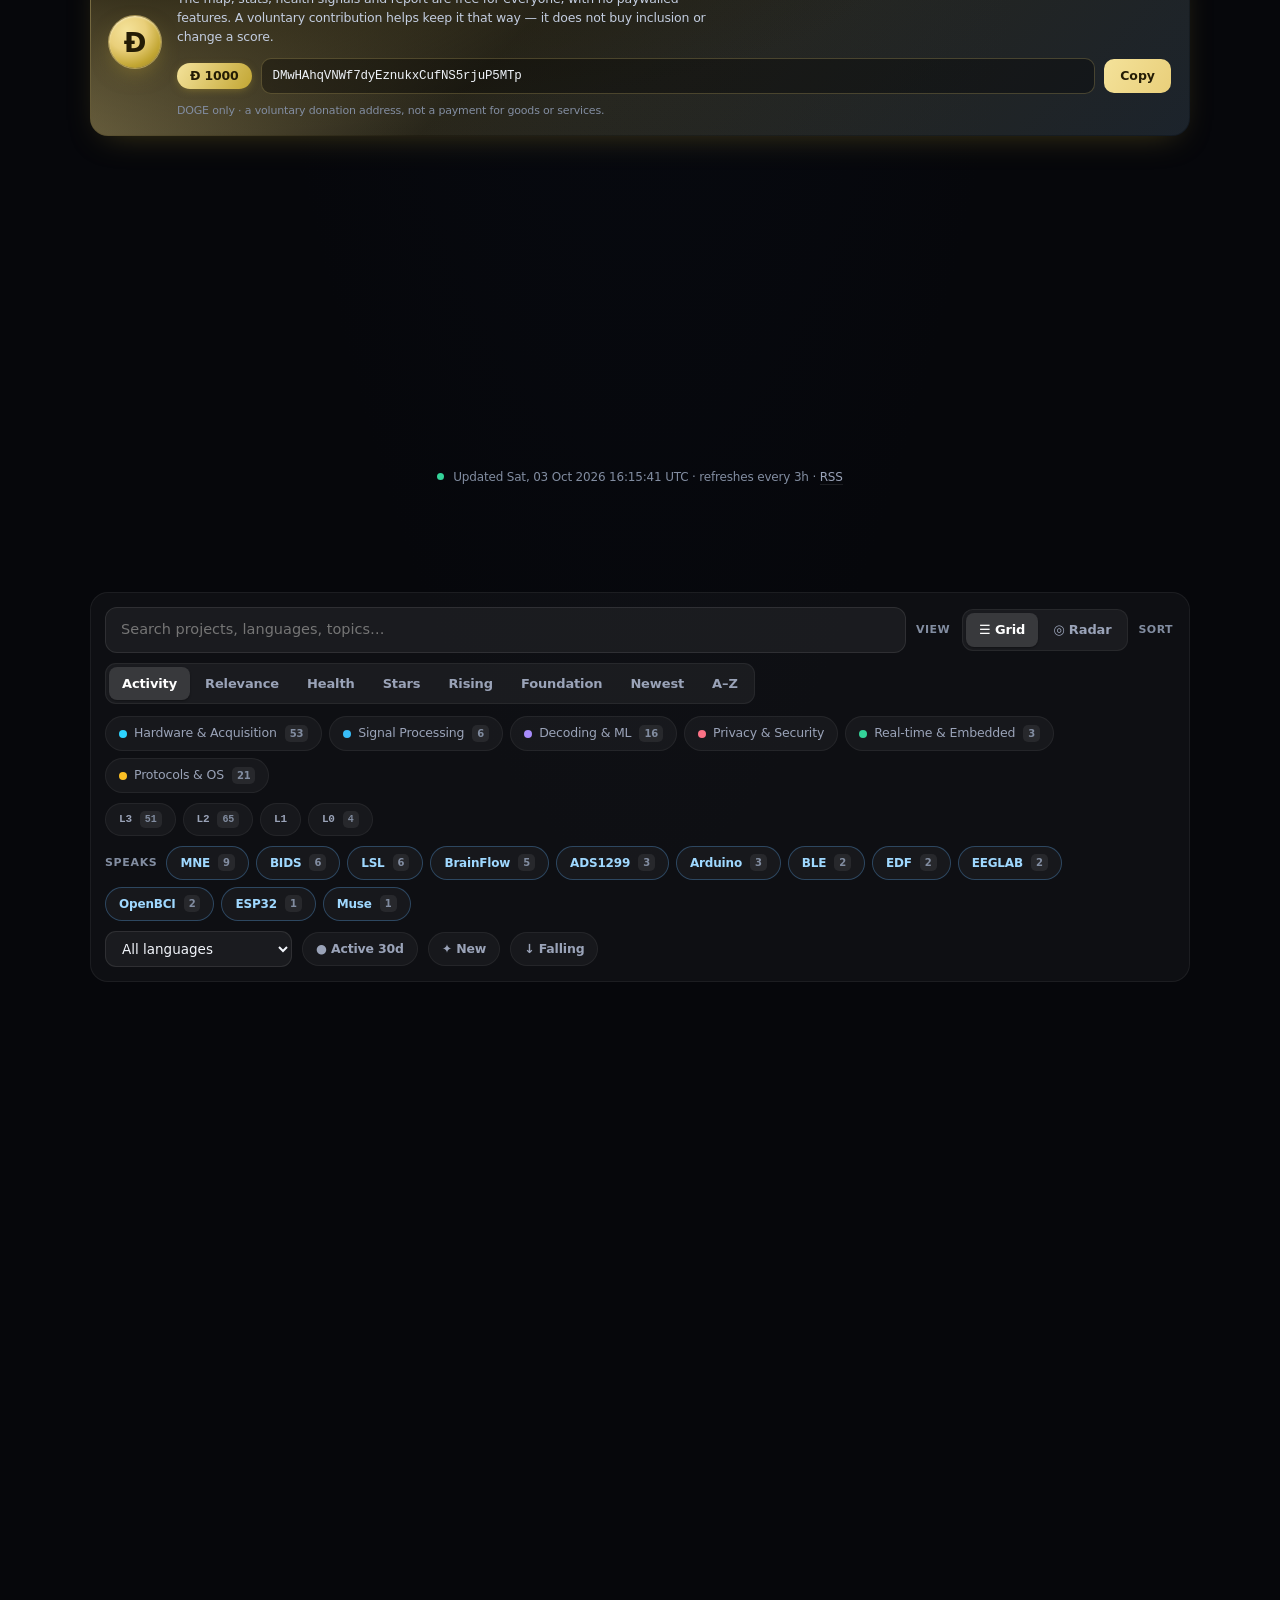
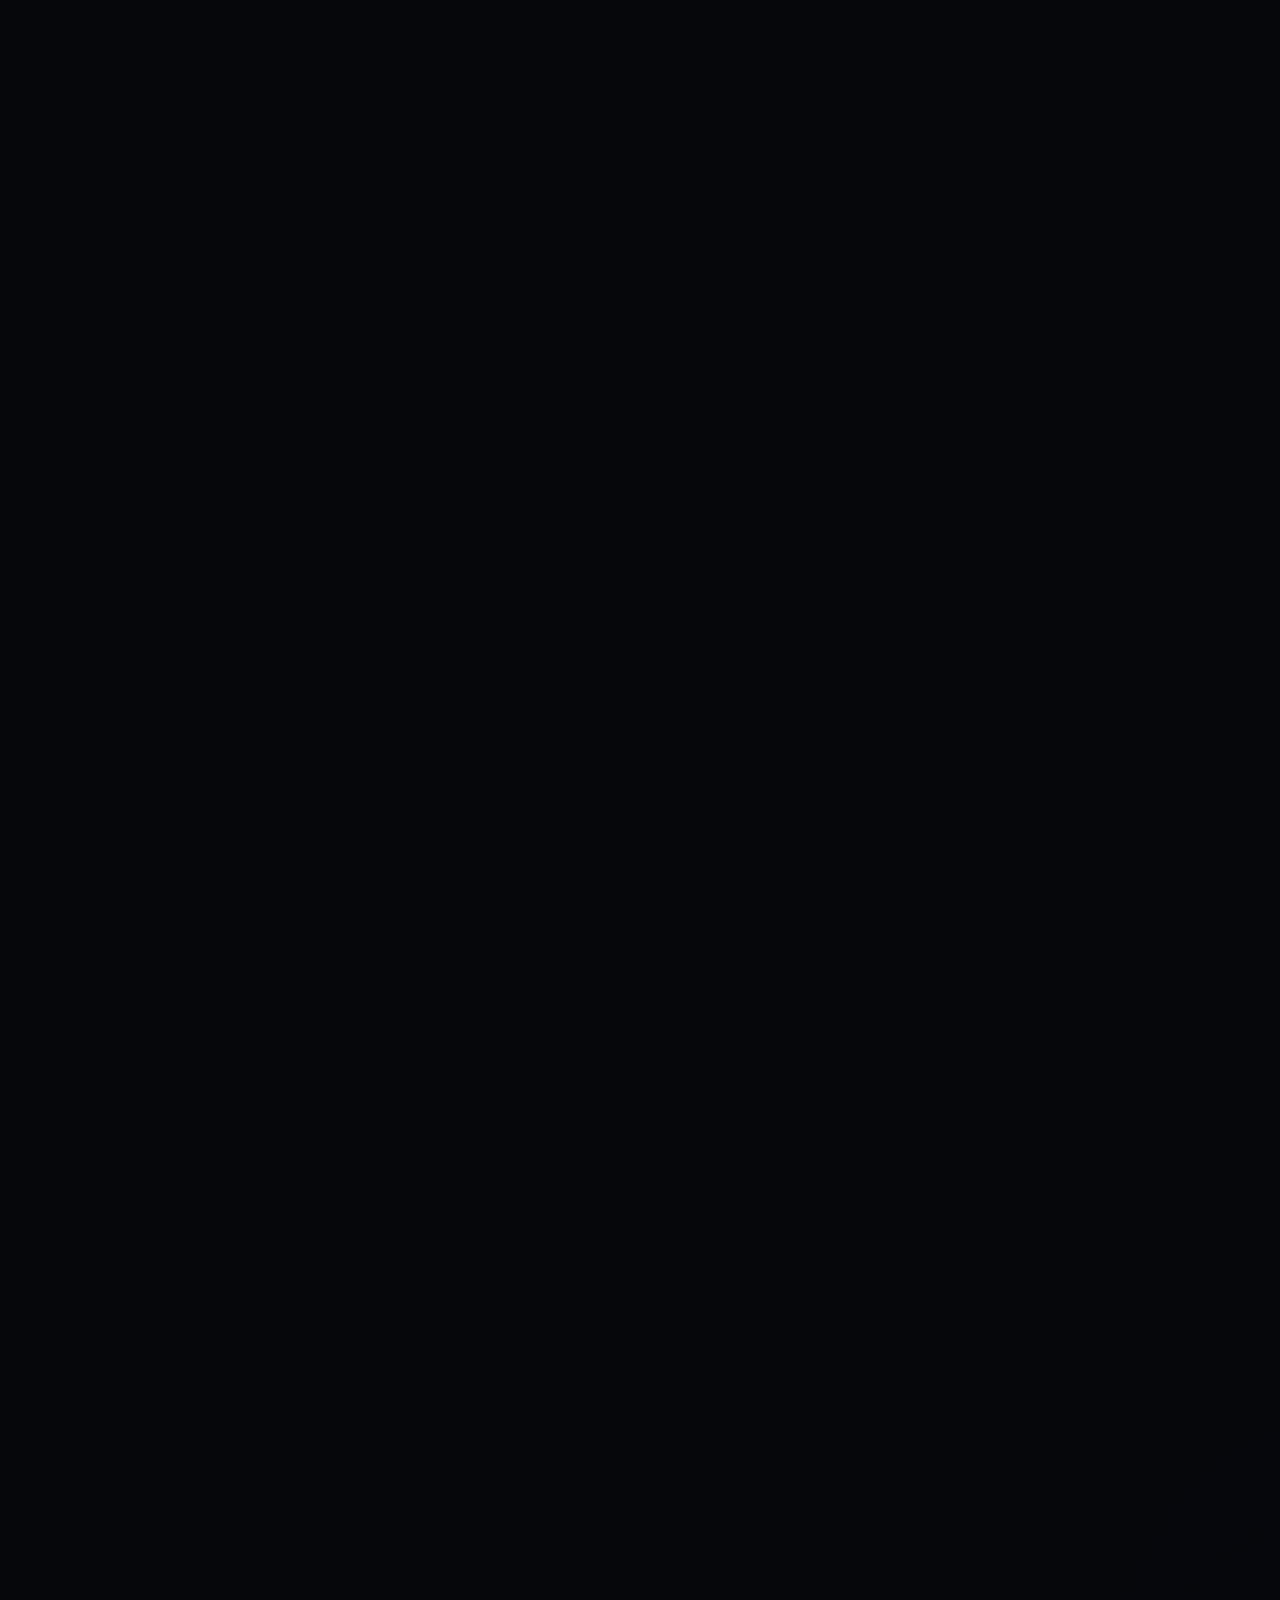
==== commit 7e8d2623: "16.11.1 — one version, everywhere The social card is redrawn (it said 16.9.0 through four releases) " ====
--- a/index.html
+++ b/index.html
@@ -203,7 +203,7 @@
         <a class="ax-card" href="https://github.com/AxonOS-org/axonos-signal-pipeline" target="_blank" rel="noopener"><div class="ax-top"><span class="ax-stage st-beta">Beta</span><span class="ax-area">Signal &amp; ML</span><span class="ax-ver">0.13.0</span></div><h3>axonos-signal-pipeline</h3><p>Deterministic fixed-point conditioning. Same input, same bytes, any machine.</p></a>
         <a class="ax-card" href="https://github.com/AxonOS-org/axonos-standard" target="_blank" rel="noopener"><div class="ax-top"><span class="ax-stage st-shipped">Shipped</span><span class="ax-area">Standard</span><span class="ax-ver">1.1.0</span></div><h3>axonos-standard</h3><p>The specification the RFCs are tracked against.</p></a>
         <a class="ax-card" href="https://github.com/AxonOS-org/axonos-conformance" target="_blank" rel="noopener"><div class="ax-top"><span class="ax-stage st-shipped">Shipped</span><span class="ax-area">Standard</span><span class="ax-ver">1.1.0</span></div><h3>axonos-conformance</h3><p>Byte-exact vectors for RFC-0005, 0006, 0008 and 0009, re-derived from published constants rather than transcribed.</p></a>
-        <a class="ax-card" href="https://github.com/AxonOS-BCI/axonos-community-radar" target="_blank" rel="noopener"><div class="ax-top"><span class="ax-stage st-shipped">Shipped</span><span class="ax-area">Community</span><span class="ax-ver">16.10.1</span></div><h3>axonos-community-radar</h3><p>This radar: an auditable map of the open BCI field, rescored every three hours.</p></a>
+        <a class="ax-card" href="https://github.com/AxonOS-BCI/axonos-community-radar" target="_blank" rel="noopener"><div class="ax-top"><span class="ax-stage st-shipped">Shipped</span><span class="ax-area">Community</span><span class="ax-ver">16.11.1</span></div><h3>axonos-community-radar</h3><p>This radar: an auditable map of the open BCI field, rescored every three hours.</p></a>
         <a class="ax-card" href="https://github.com/AxonOS-org/axonos-brs" target="_blank" rel="noopener"><div class="ax-top"><span class="ax-stage st-beta">Beta</span><span class="ax-area">Community</span><span class="ax-ver">0.4.0</span></div><h3>axonos-brs</h3><p>The scoring rule itself, published so any score on the radar can be recomputed from public data.</p></a>
         <a class="ax-card" href="https://github.com/AxonOS-org/axonos-hal" target="_blank" rel="noopener"><div class="ax-top"><span class="ax-stage st-beta">Beta</span><span class="ax-area">Kernel</span><span class="ax-ver">0.3.0</span></div><h3>axonos-hal</h3><p>The contract with silicon: a timing budget that refuses, and re-closes at every operating point.</p></a>
         <a class="ax-card" href="https://github.com/AxonOS-org/axonos-rfcs" target="_blank" rel="noopener"><div class="ax-top"><span class="ax-stage st-shipped">Shipped</span><span class="ax-area">Standard</span><span class="ax-ver">1.1.0</span></div><h3>axonos-rfcs</h3><p>Nine RFCs. The two in draft say why they are draft.</p></a>
@@ -271,7 +271,7 @@
 
 <footer>
   <div class="wrap">
-    © The AxonOS Project / Denis Yermakou &nbsp;·&nbsp; <a href="https://axonos.org">axonos.org</a> &nbsp;·&nbsp; <a href="https://medium.com/@AxonOS">medium.com/@AxonOS</a> &nbsp;·&nbsp; connect@axonos.org &nbsp;·&nbsp; security@axonos.org &nbsp;·&nbsp; <span class="vchip">Radar v16.10.2</span><br>
+    © The AxonOS Project / Denis Yermakou &nbsp;·&nbsp; <a href="https://axonos.org">axonos.org</a> &nbsp;·&nbsp; <a href="https://medium.com/@AxonOS">medium.com/@AxonOS</a> &nbsp;·&nbsp; connect@axonos.org &nbsp;·&nbsp; security@axonos.org &nbsp;·&nbsp; <span class="vchip">Radar v16.11.1</span><br>
     Data: public GitHub search · auto-refreshed every 3h · relevance-filtered · categorisation is opinionated · not an endorsement.
   </div>
 </footer>
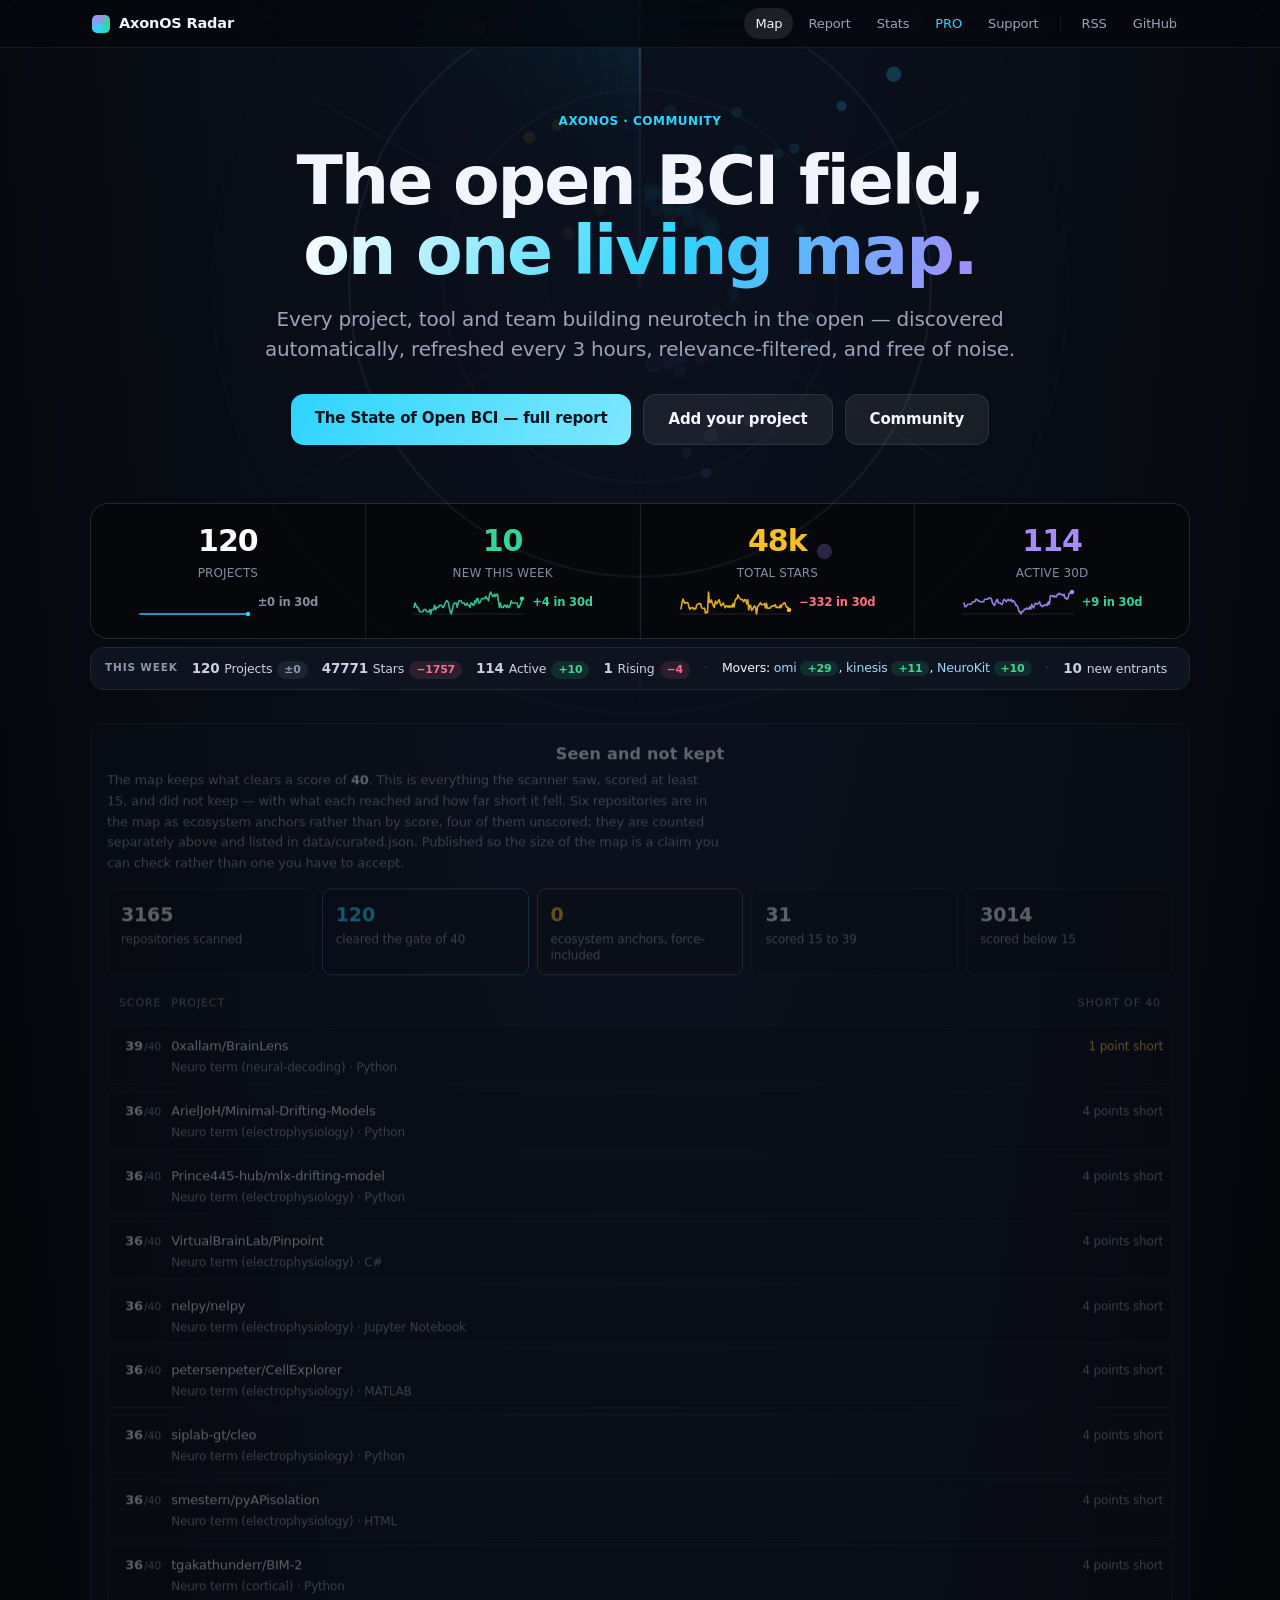
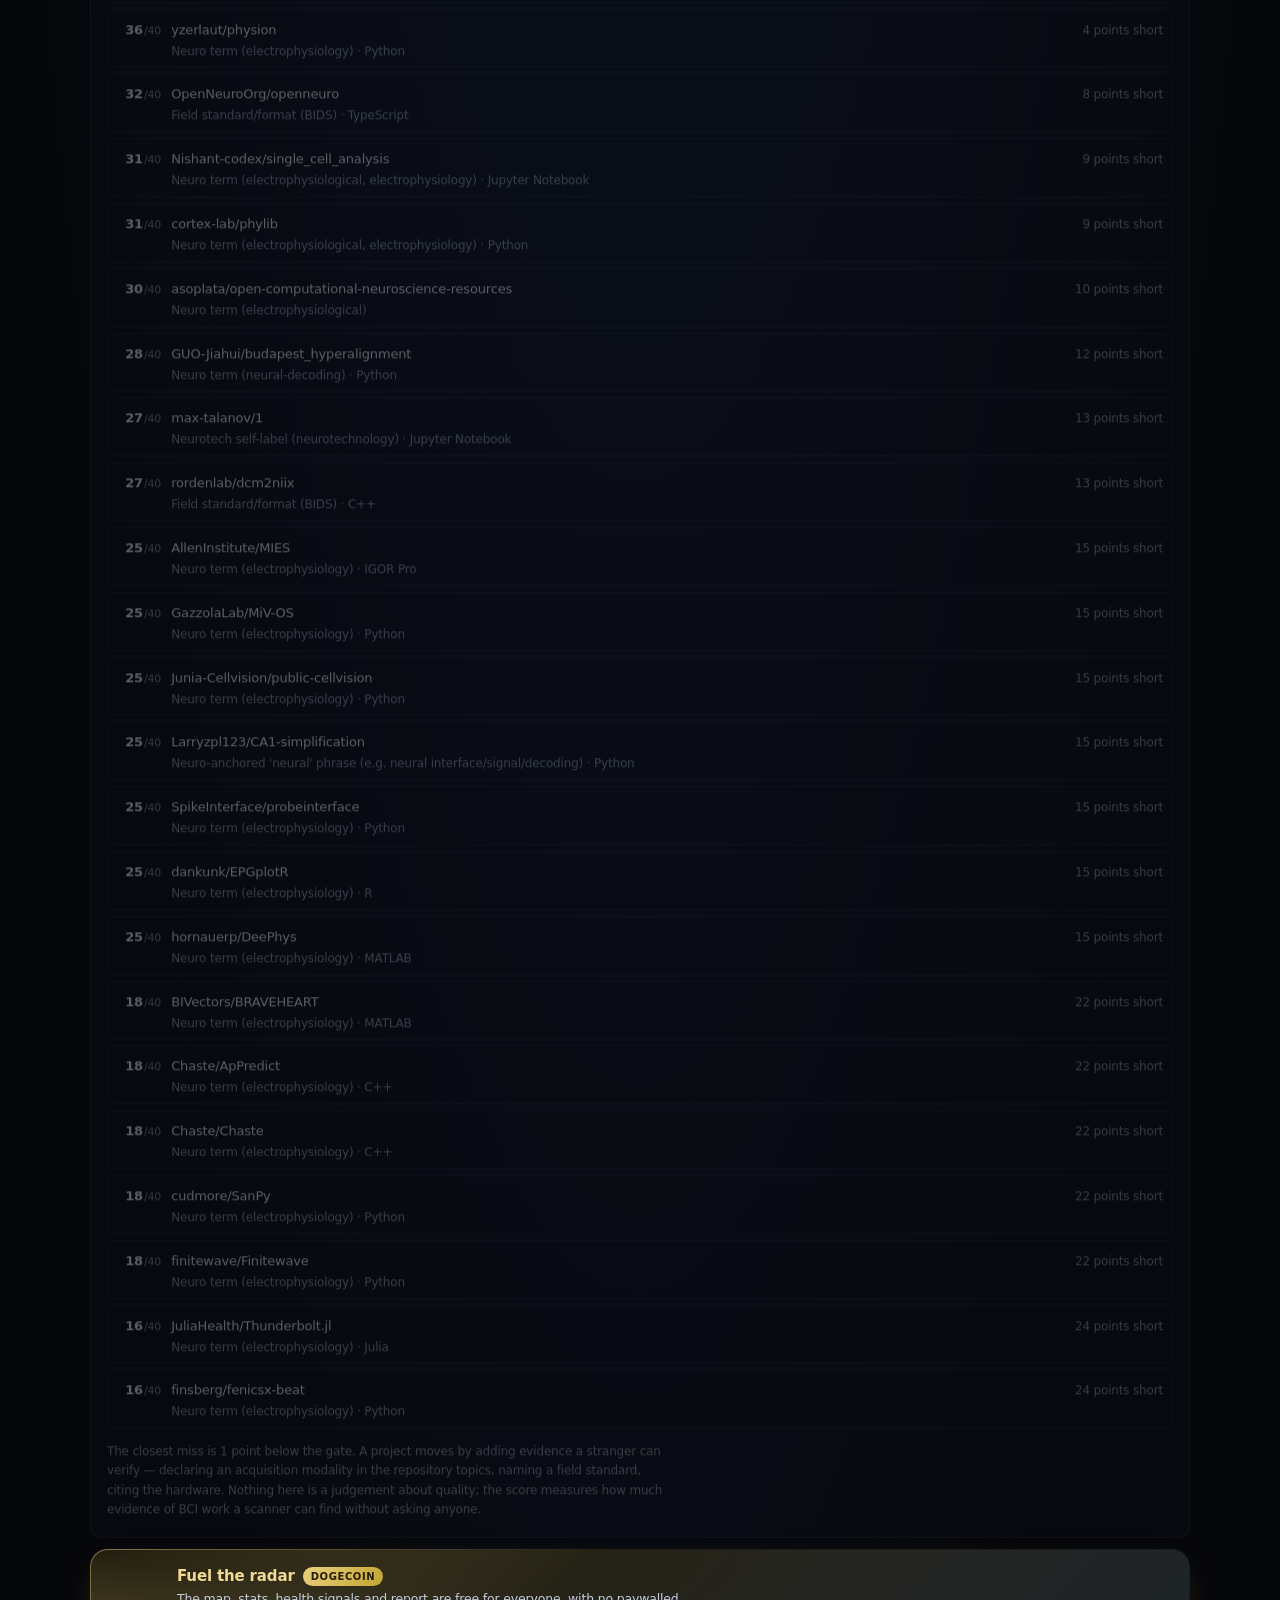
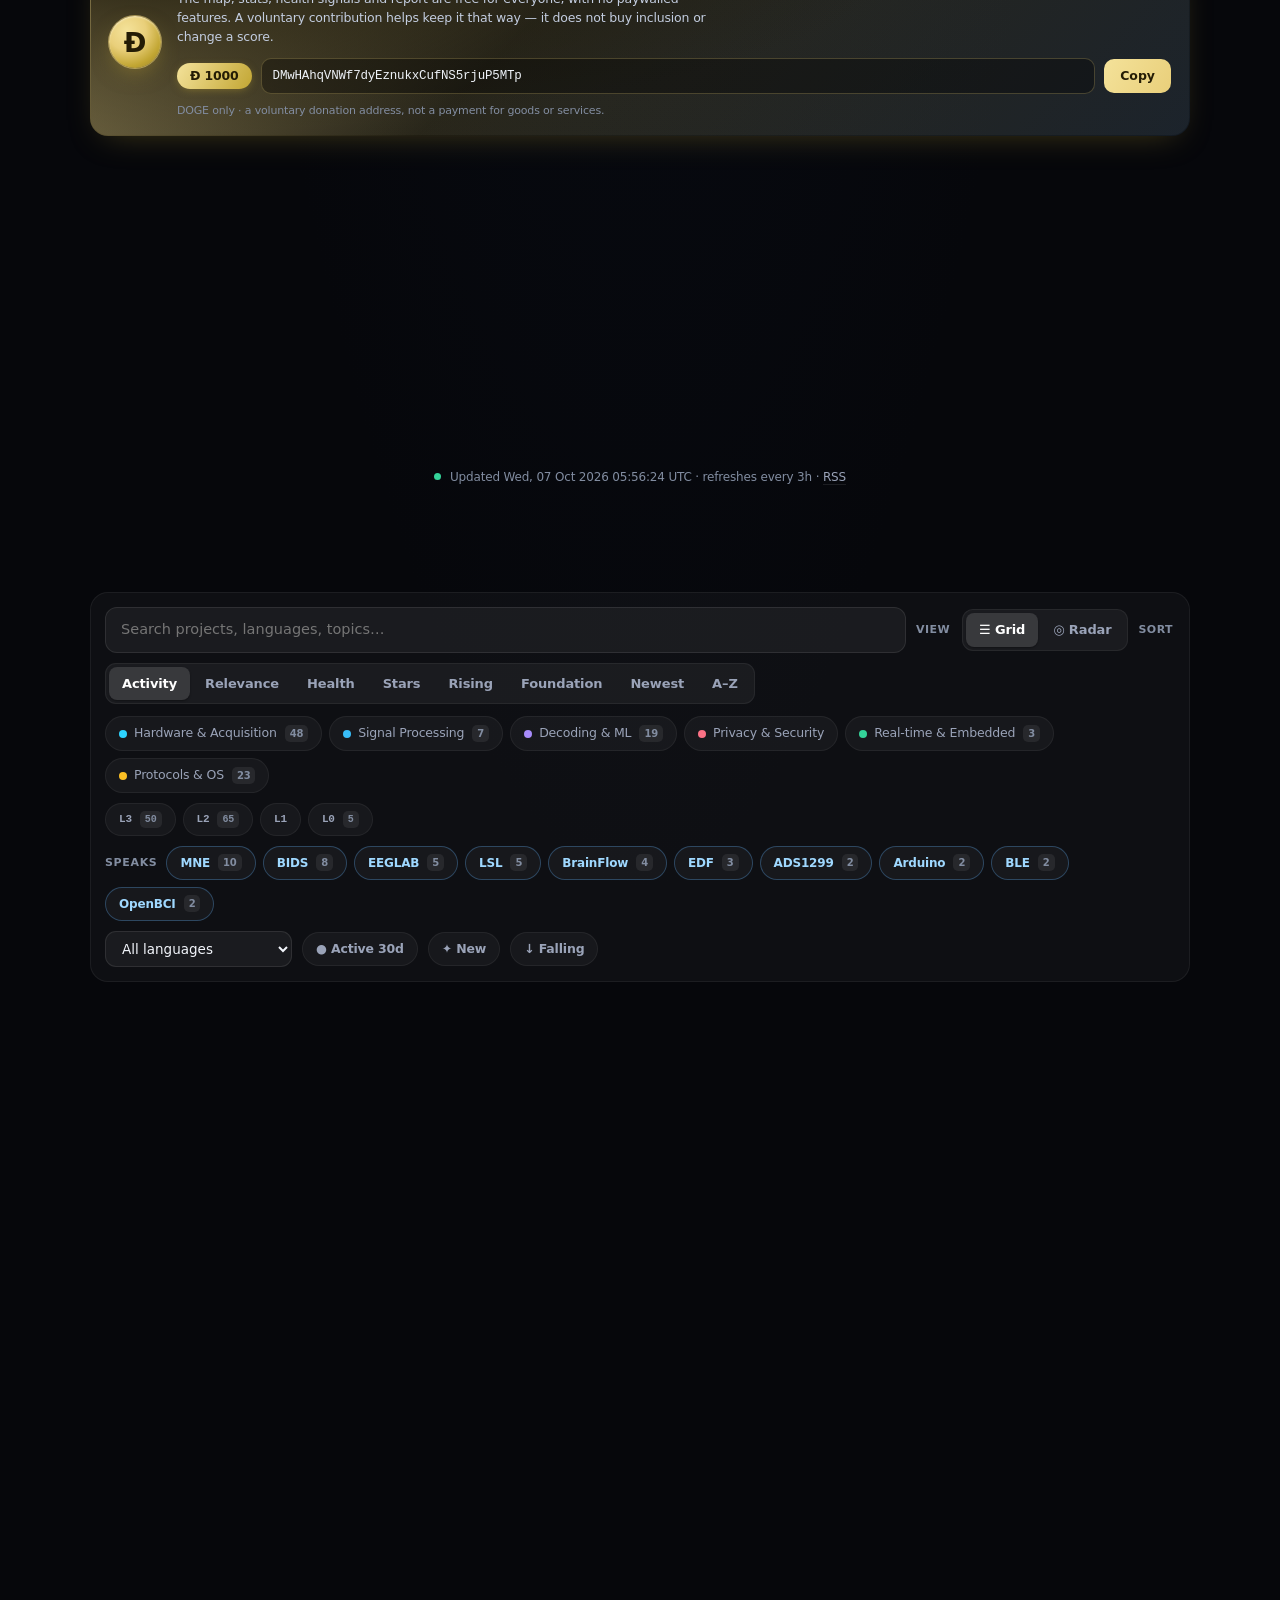
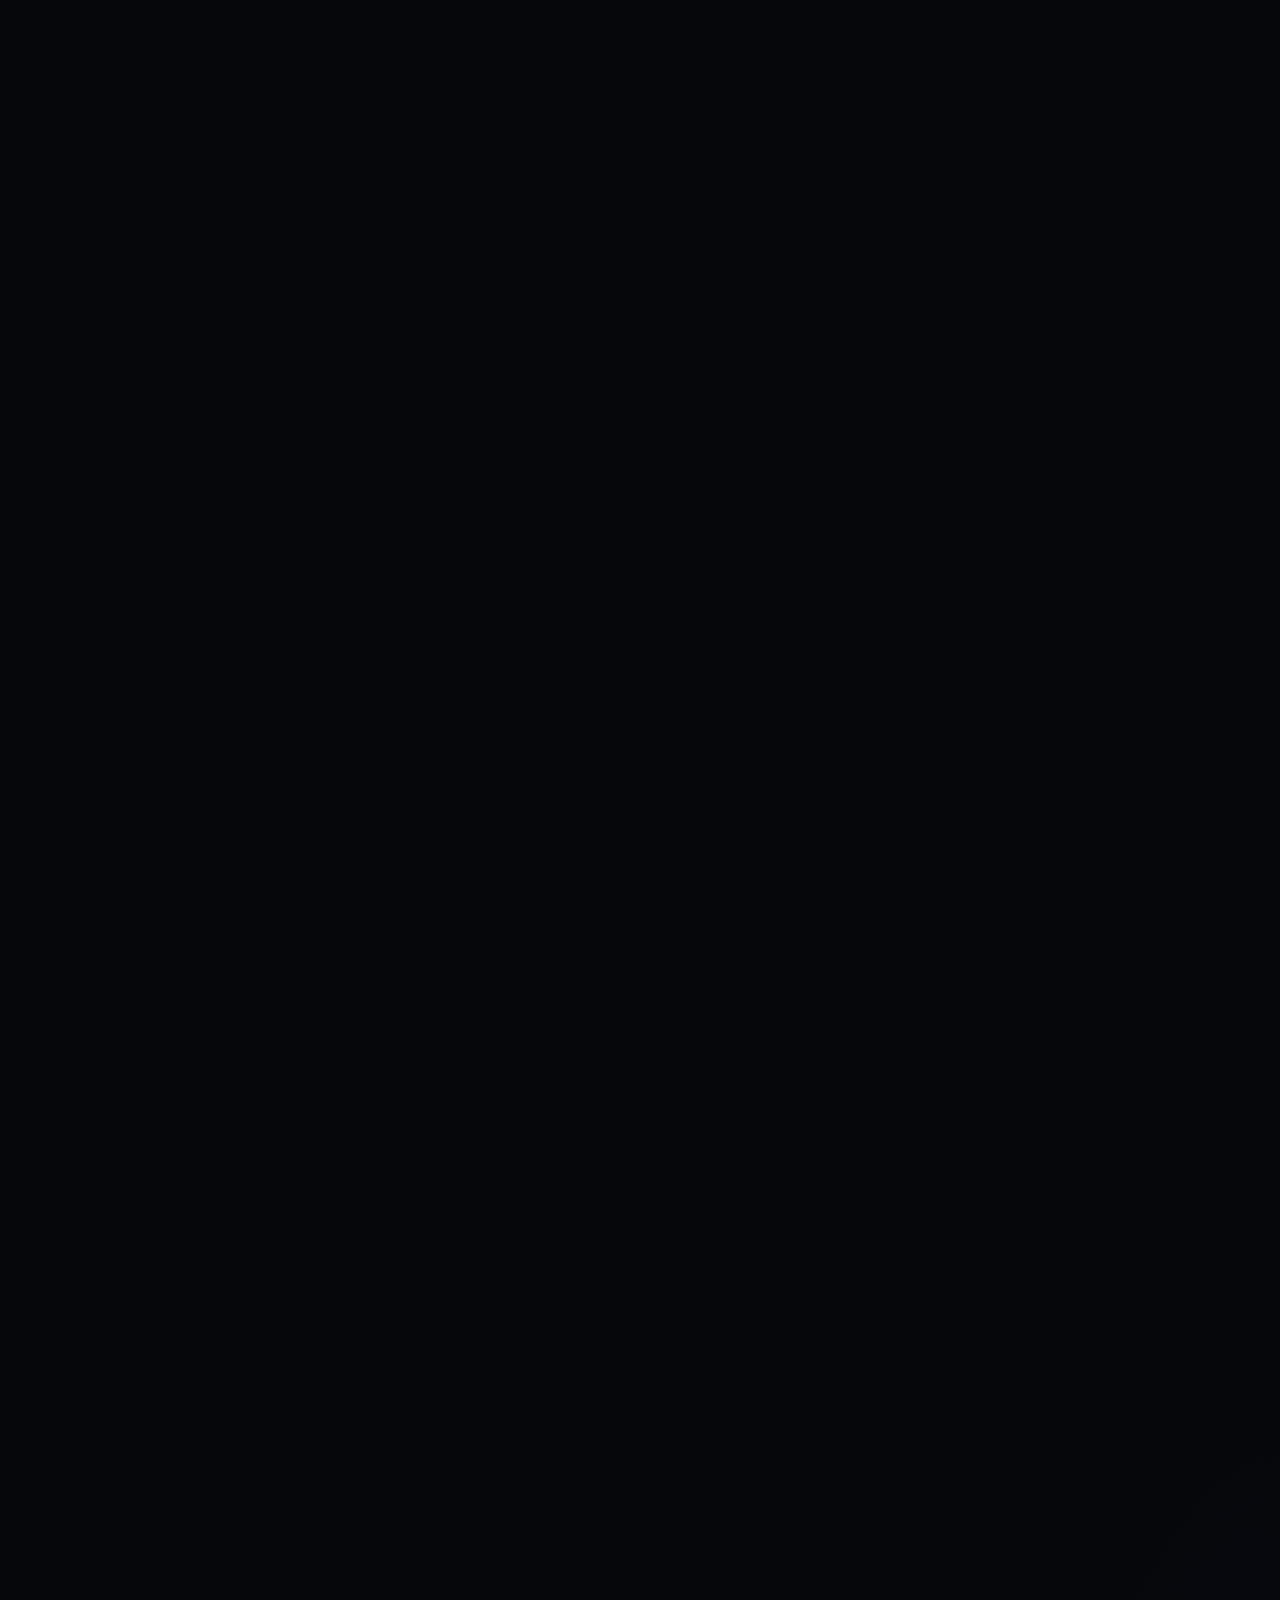
==== commit 578d4755: "16.12.0 — pricing on request No price is published: the contract (schema 4) carries no amount, every" ====
--- a/index.html
+++ b/index.html
@@ -203,7 +203,7 @@
         <a class="ax-card" href="https://github.com/AxonOS-org/axonos-signal-pipeline" target="_blank" rel="noopener"><div class="ax-top"><span class="ax-stage st-beta">Beta</span><span class="ax-area">Signal &amp; ML</span><span class="ax-ver">0.13.0</span></div><h3>axonos-signal-pipeline</h3><p>Deterministic fixed-point conditioning. Same input, same bytes, any machine.</p></a>
         <a class="ax-card" href="https://github.com/AxonOS-org/axonos-standard" target="_blank" rel="noopener"><div class="ax-top"><span class="ax-stage st-shipped">Shipped</span><span class="ax-area">Standard</span><span class="ax-ver">1.1.0</span></div><h3>axonos-standard</h3><p>The specification the RFCs are tracked against.</p></a>
         <a class="ax-card" href="https://github.com/AxonOS-org/axonos-conformance" target="_blank" rel="noopener"><div class="ax-top"><span class="ax-stage st-shipped">Shipped</span><span class="ax-area">Standard</span><span class="ax-ver">1.1.0</span></div><h3>axonos-conformance</h3><p>Byte-exact vectors for RFC-0005, 0006, 0008 and 0009, re-derived from published constants rather than transcribed.</p></a>
-        <a class="ax-card" href="https://github.com/AxonOS-BCI/axonos-community-radar" target="_blank" rel="noopener"><div class="ax-top"><span class="ax-stage st-shipped">Shipped</span><span class="ax-area">Community</span><span class="ax-ver">16.11.1</span></div><h3>axonos-community-radar</h3><p>This radar: an auditable map of the open BCI field, rescored every three hours.</p></a>
+        <a class="ax-card" href="https://github.com/AxonOS-BCI/axonos-community-radar" target="_blank" rel="noopener"><div class="ax-top"><span class="ax-stage st-shipped">Shipped</span><span class="ax-area">Community</span><span class="ax-ver">16.12.0</span></div><h3>axonos-community-radar</h3><p>This radar: an auditable map of the open BCI field, rescored every three hours.</p></a>
         <a class="ax-card" href="https://github.com/AxonOS-org/axonos-brs" target="_blank" rel="noopener"><div class="ax-top"><span class="ax-stage st-beta">Beta</span><span class="ax-area">Community</span><span class="ax-ver">0.4.0</span></div><h3>axonos-brs</h3><p>The scoring rule itself, published so any score on the radar can be recomputed from public data.</p></a>
         <a class="ax-card" href="https://github.com/AxonOS-org/axonos-hal" target="_blank" rel="noopener"><div class="ax-top"><span class="ax-stage st-beta">Beta</span><span class="ax-area">Kernel</span><span class="ax-ver">0.3.0</span></div><h3>axonos-hal</h3><p>The contract with silicon: a timing budget that refuses, and re-closes at every operating point.</p></a>
         <a class="ax-card" href="https://github.com/AxonOS-org/axonos-rfcs" target="_blank" rel="noopener"><div class="ax-top"><span class="ax-stage st-shipped">Shipped</span><span class="ax-area">Standard</span><span class="ax-ver">1.1.0</span></div><h3>axonos-rfcs</h3><p>Nine RFCs. The two in draft say why they are draft.</p></a>
@@ -271,7 +271,7 @@
 
 <footer>
   <div class="wrap">
-    © The AxonOS Project / Denis Yermakou &nbsp;·&nbsp; <a href="https://axonos.org">axonos.org</a> &nbsp;·&nbsp; <a href="https://medium.com/@AxonOS">medium.com/@AxonOS</a> &nbsp;·&nbsp; connect@axonos.org &nbsp;·&nbsp; security@axonos.org &nbsp;·&nbsp; <span class="vchip">Radar v16.11.1</span><br>
+    © The AxonOS Project / Denis Yermakou &nbsp;·&nbsp; <a href="https://axonos.org">axonos.org</a> &nbsp;·&nbsp; <a href="https://medium.com/@AxonOS">medium.com/@AxonOS</a> &nbsp;·&nbsp; connect@axonos.org &nbsp;·&nbsp; security@axonos.org &nbsp;·&nbsp; <span class="vchip">Radar v16.12.0</span><br>
     Data: public GitHub search · auto-refreshed every 3h · relevance-filtered · categorisation is opinionated · not an endorsement.
   </div>
 </footer>
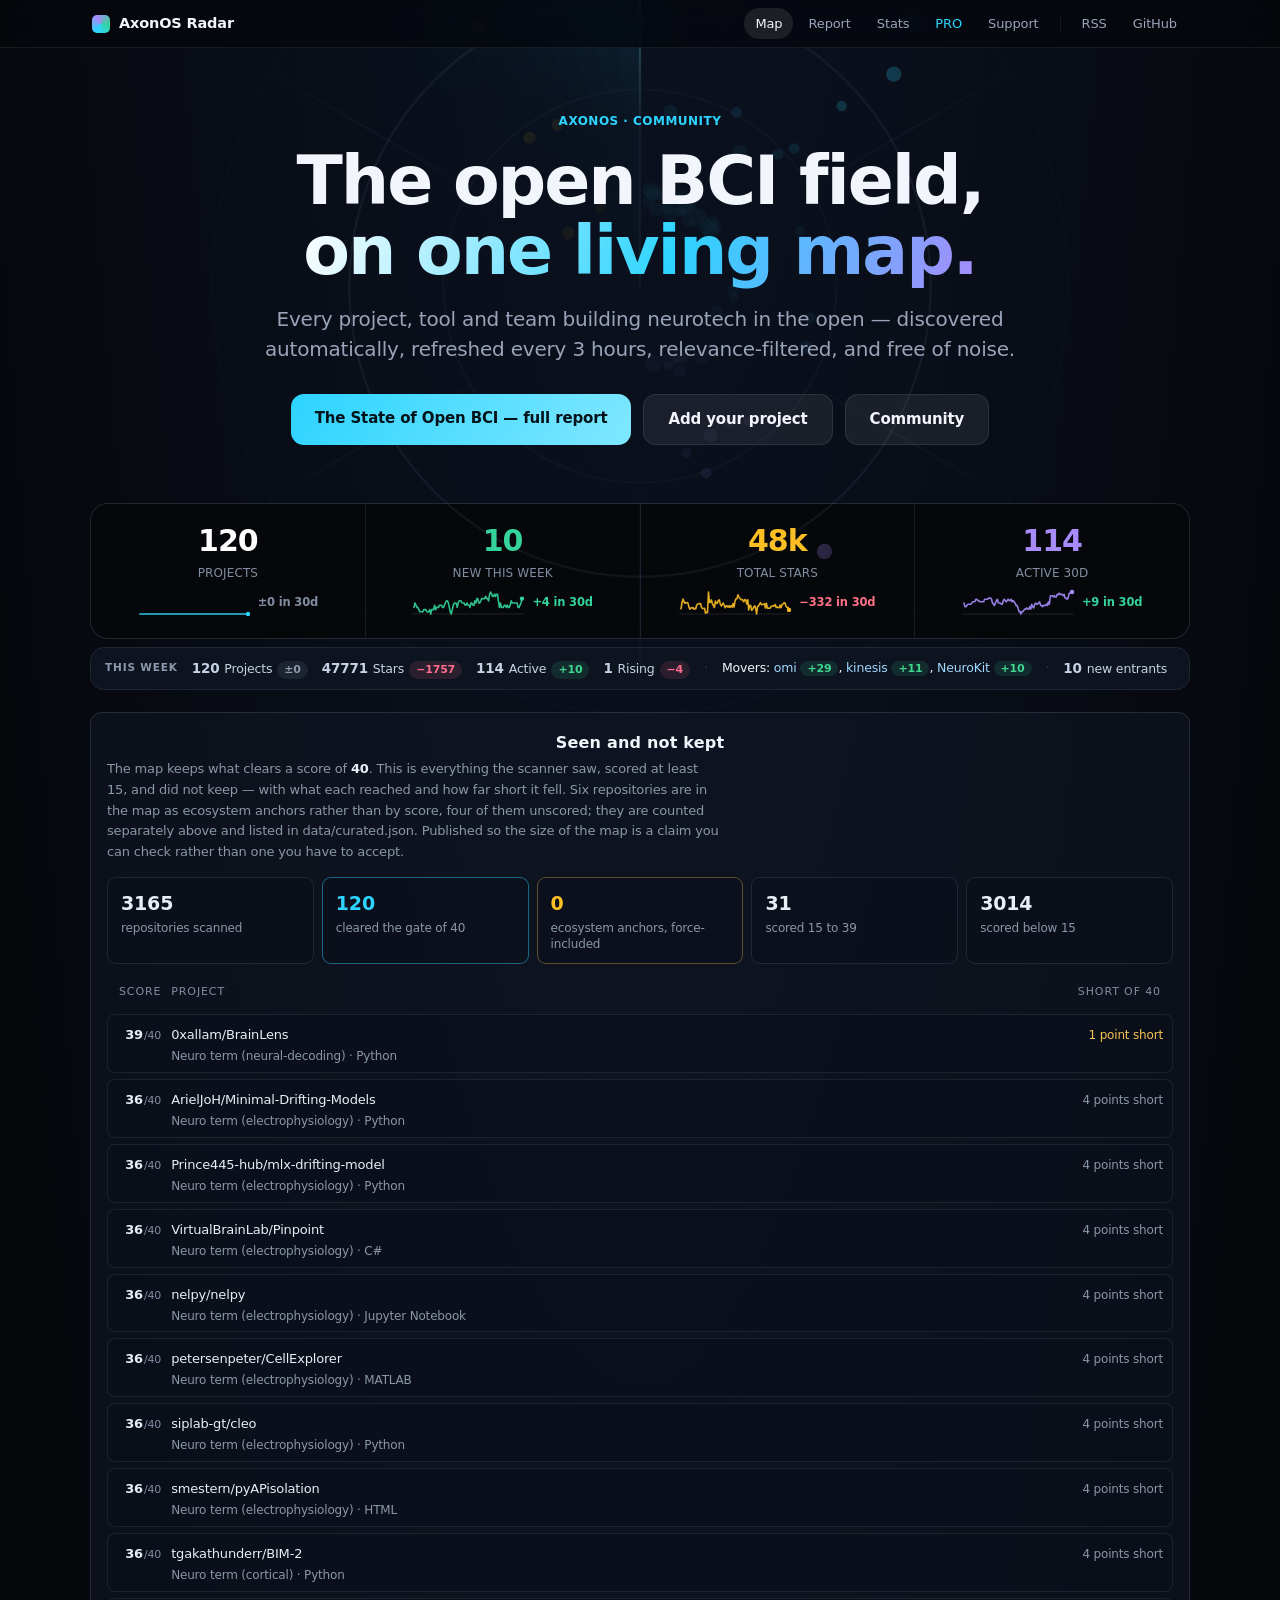
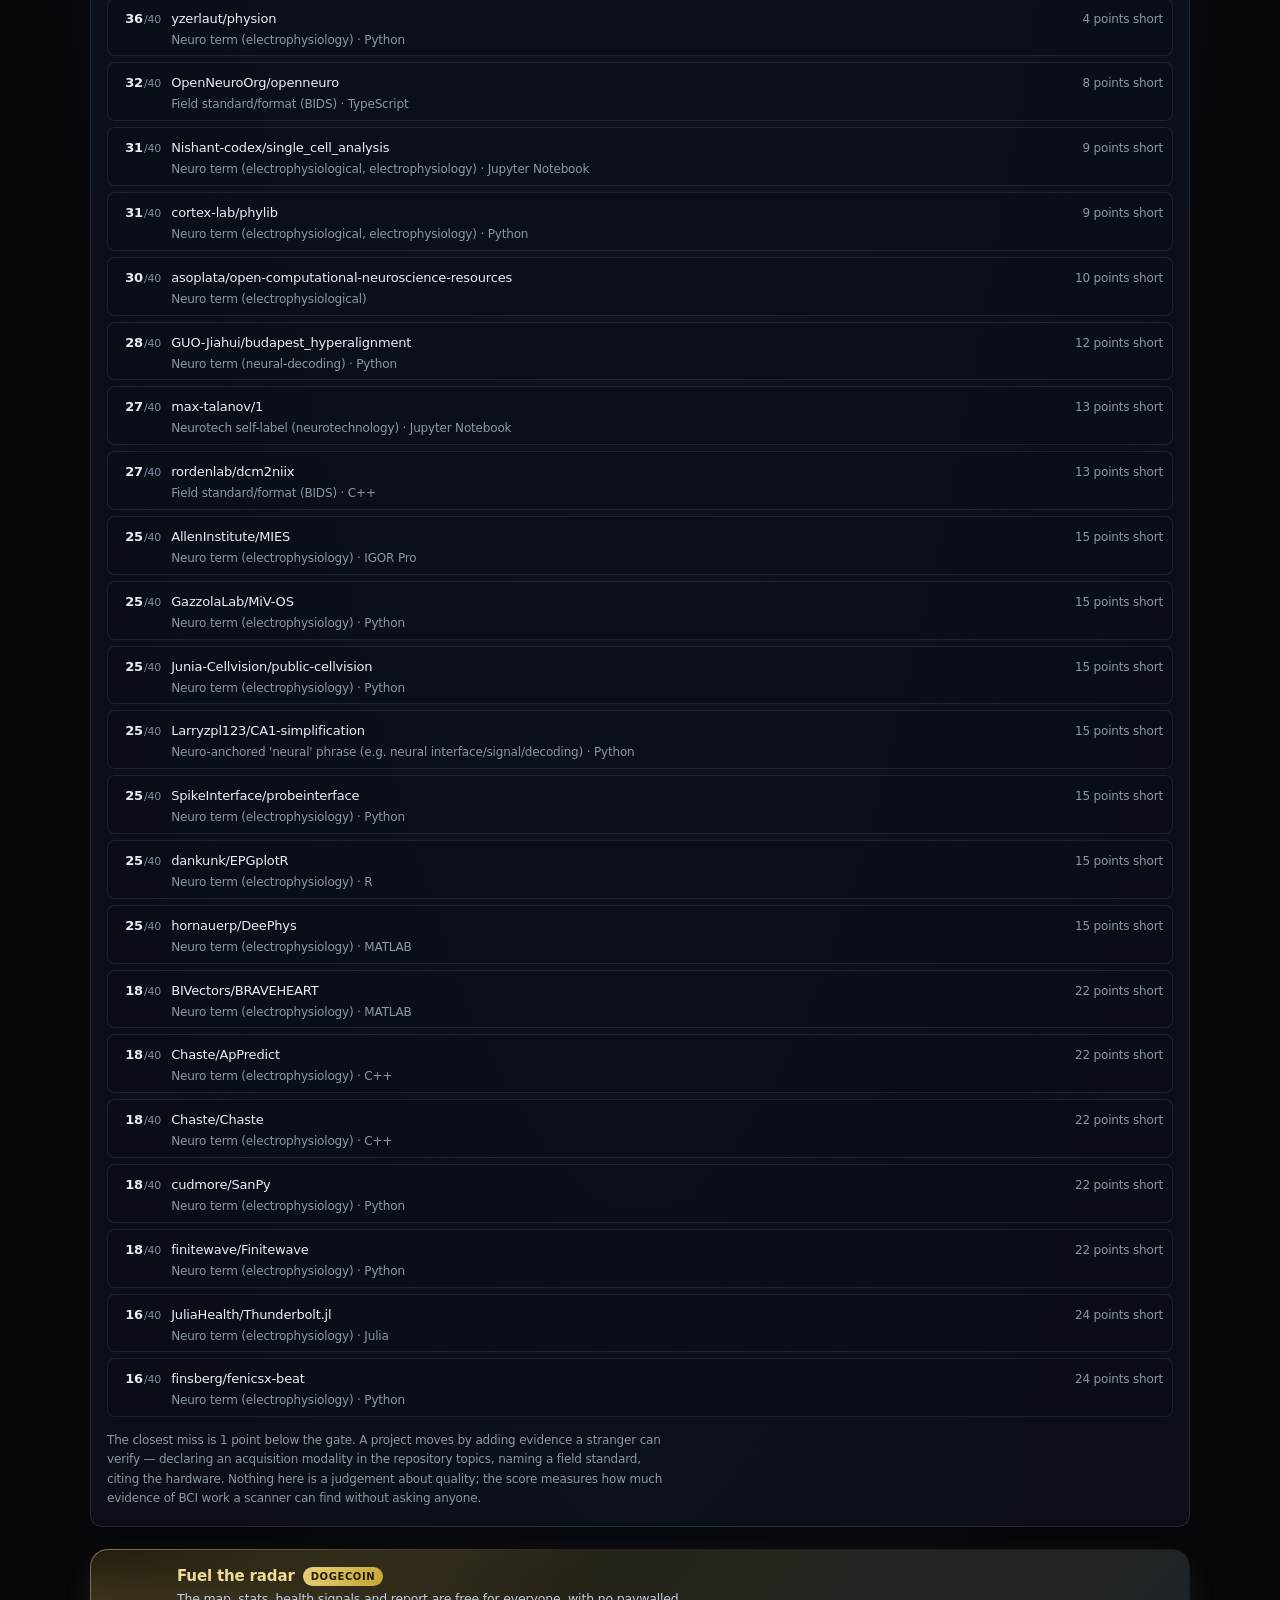
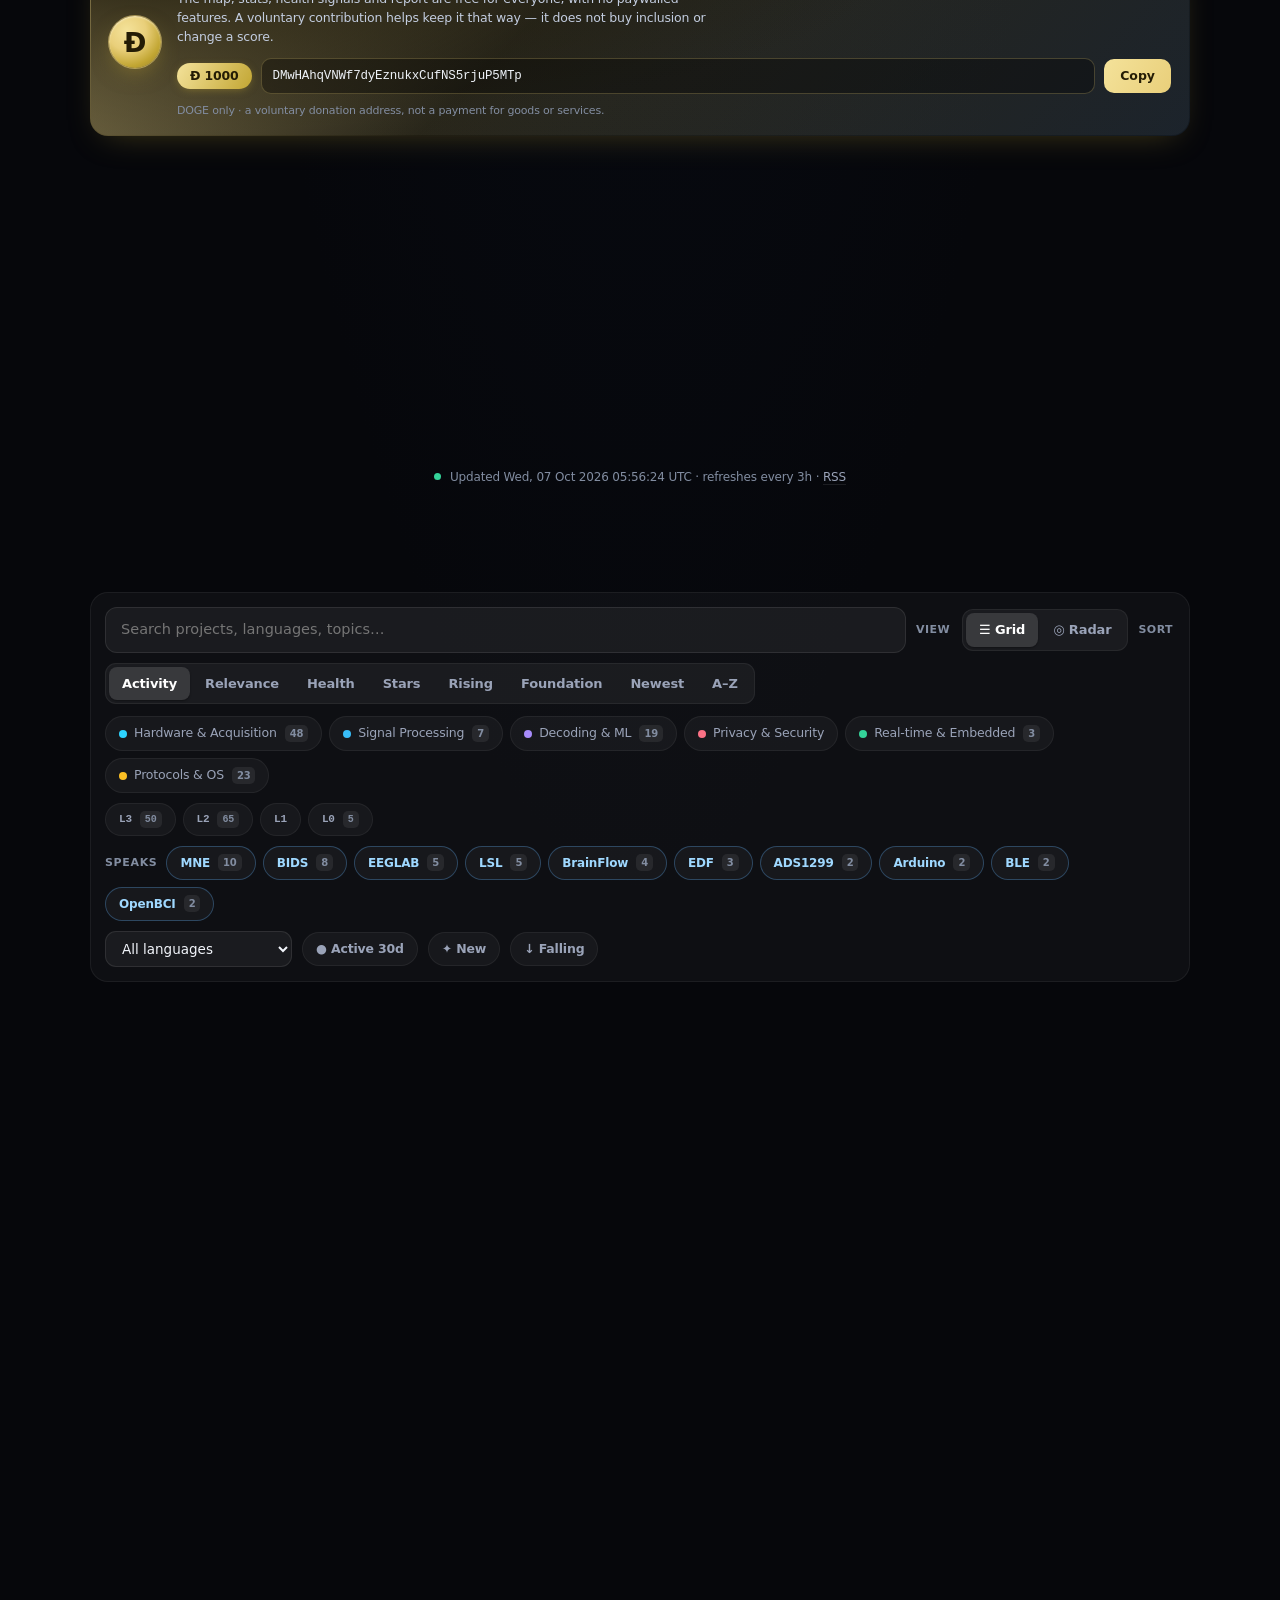
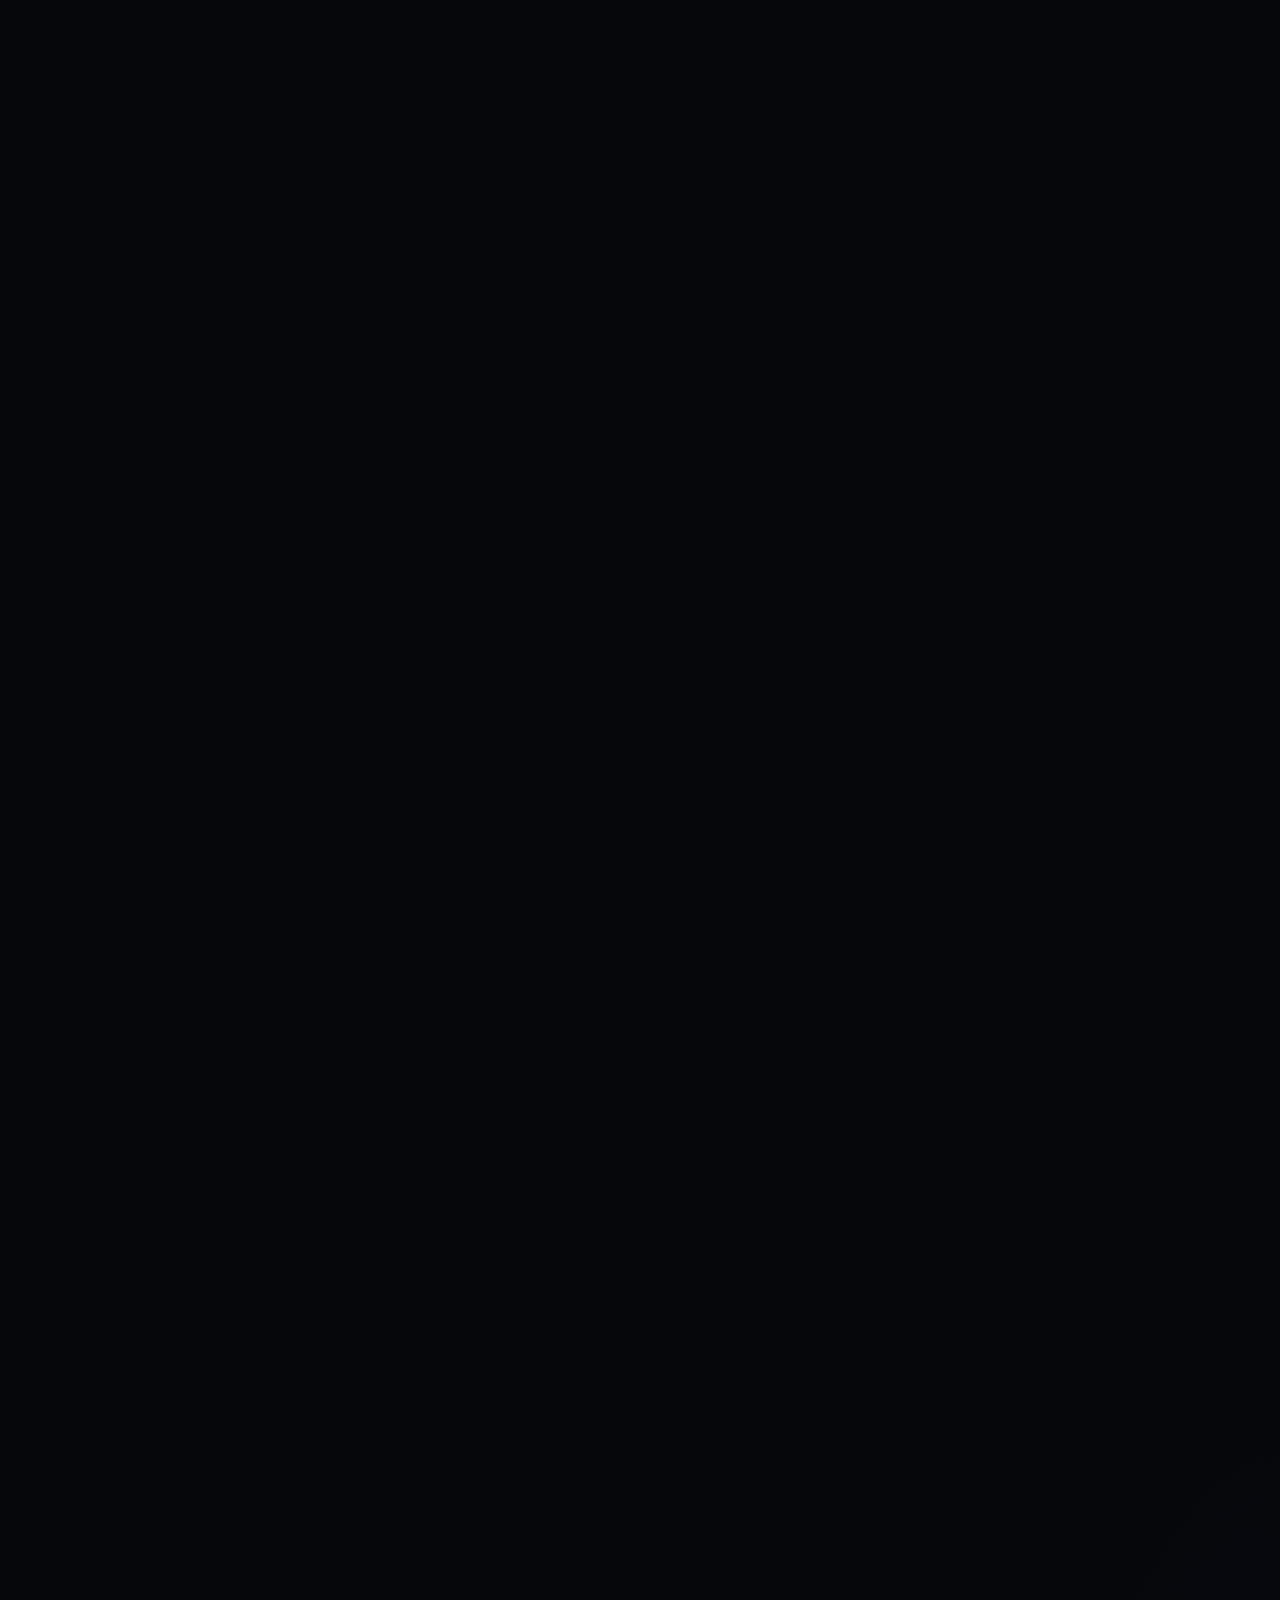
==== commit 5dfb2a4c: "16.13.0 — one dashboard preview.html shows Radar PRO as a subscriber sees it: twenty-one modules acr" ====
--- a/index.html
+++ b/index.html
@@ -203,7 +203,7 @@
         <a class="ax-card" href="https://github.com/AxonOS-org/axonos-signal-pipeline" target="_blank" rel="noopener"><div class="ax-top"><span class="ax-stage st-beta">Beta</span><span class="ax-area">Signal &amp; ML</span><span class="ax-ver">0.13.0</span></div><h3>axonos-signal-pipeline</h3><p>Deterministic fixed-point conditioning. Same input, same bytes, any machine.</p></a>
         <a class="ax-card" href="https://github.com/AxonOS-org/axonos-standard" target="_blank" rel="noopener"><div class="ax-top"><span class="ax-stage st-shipped">Shipped</span><span class="ax-area">Standard</span><span class="ax-ver">1.1.0</span></div><h3>axonos-standard</h3><p>The specification the RFCs are tracked against.</p></a>
         <a class="ax-card" href="https://github.com/AxonOS-org/axonos-conformance" target="_blank" rel="noopener"><div class="ax-top"><span class="ax-stage st-shipped">Shipped</span><span class="ax-area">Standard</span><span class="ax-ver">1.1.0</span></div><h3>axonos-conformance</h3><p>Byte-exact vectors for RFC-0005, 0006, 0008 and 0009, re-derived from published constants rather than transcribed.</p></a>
-        <a class="ax-card" href="https://github.com/AxonOS-BCI/axonos-community-radar" target="_blank" rel="noopener"><div class="ax-top"><span class="ax-stage st-shipped">Shipped</span><span class="ax-area">Community</span><span class="ax-ver">16.12.0</span></div><h3>axonos-community-radar</h3><p>This radar: an auditable map of the open BCI field, rescored every three hours.</p></a>
+        <a class="ax-card" href="https://github.com/AxonOS-BCI/axonos-community-radar" target="_blank" rel="noopener"><div class="ax-top"><span class="ax-stage st-shipped">Shipped</span><span class="ax-area">Community</span><span class="ax-ver">16.13.0</span></div><h3>axonos-community-radar</h3><p>This radar: an auditable map of the open BCI field, rescored every three hours.</p></a>
         <a class="ax-card" href="https://github.com/AxonOS-org/axonos-brs" target="_blank" rel="noopener"><div class="ax-top"><span class="ax-stage st-beta">Beta</span><span class="ax-area">Community</span><span class="ax-ver">0.4.0</span></div><h3>axonos-brs</h3><p>The scoring rule itself, published so any score on the radar can be recomputed from public data.</p></a>
         <a class="ax-card" href="https://github.com/AxonOS-org/axonos-hal" target="_blank" rel="noopener"><div class="ax-top"><span class="ax-stage st-beta">Beta</span><span class="ax-area">Kernel</span><span class="ax-ver">0.3.0</span></div><h3>axonos-hal</h3><p>The contract with silicon: a timing budget that refuses, and re-closes at every operating point.</p></a>
         <a class="ax-card" href="https://github.com/AxonOS-org/axonos-rfcs" target="_blank" rel="noopener"><div class="ax-top"><span class="ax-stage st-shipped">Shipped</span><span class="ax-area">Standard</span><span class="ax-ver">1.1.0</span></div><h3>axonos-rfcs</h3><p>Nine RFCs. The two in draft say why they are draft.</p></a>
@@ -271,7 +271,7 @@
 
 <footer>
   <div class="wrap">
-    © The AxonOS Project / Denis Yermakou &nbsp;·&nbsp; <a href="https://axonos.org">axonos.org</a> &nbsp;·&nbsp; <a href="https://medium.com/@AxonOS">medium.com/@AxonOS</a> &nbsp;·&nbsp; connect@axonos.org &nbsp;·&nbsp; security@axonos.org &nbsp;·&nbsp; <span class="vchip">Radar v16.12.0</span><br>
+    © The AxonOS Project / Denis Yermakou &nbsp;·&nbsp; <a href="https://axonos.org">axonos.org</a> &nbsp;·&nbsp; <a href="https://medium.com/@AxonOS">medium.com/@AxonOS</a> &nbsp;·&nbsp; connect@axonos.org &nbsp;·&nbsp; security@axonos.org &nbsp;·&nbsp; <span class="vchip">Radar v16.13.0</span><br>
     Data: public GitHub search · auto-refreshed every 3h · relevance-filtered · categorisation is opinionated · not an endorsement.
   </div>
 </footer>
--- a/assets/app.css
+++ b/assets/app.css
@@ -9,7 +9,7 @@
   .mono{font-family:ui-monospace,"SF Mono",Menlo,monospace}
   .wrap{max-width:1140px;margin:0 auto;padding:0 20px}
 
-  /* Apple-style frosted nav */
+  /* frosted navigation */
   .nav-cta{font-size:13.5px;font-weight:600;color:#04121a;background:var(--ink);padding:7px 14px;border-radius:10px;transition:.15s}
   .nav-cta:hover{transform:translateY(-1px);filter:brightness(.95)}
   @media(max-width:620px){.nav-hide{display:none}}
@@ -51,7 +51,7 @@
   .stat span{display:block;font-size:12px;color:var(--faint);margin-top:8px;font-weight:500;letter-spacing:.01em}
   .updated{text-align:center;font-size:12px;color:var(--faint);margin:14px 0 0}.updated a{color:var(--dim);border-bottom:1px solid var(--line)}
 
-  /* controls — Apple segmented + clean */
+  /* controls — segmented, clean */
   .controls{background:var(--card);border:1px solid var(--line2);border-radius:18px;padding:14px;margin:34px 0 18px;display:flex;flex-direction:column;gap:12px}
   .ctl-row{display:flex;gap:10px;align-items:center;flex-wrap:wrap}
   .search{flex:1;min-width:180px;background:rgba(255,255,255,.05);border:1px solid var(--line);border-radius:12px;padding:11px 15px;color:var(--ink);font:inherit;font-size:14.5px;outline:none;transition:.15s}
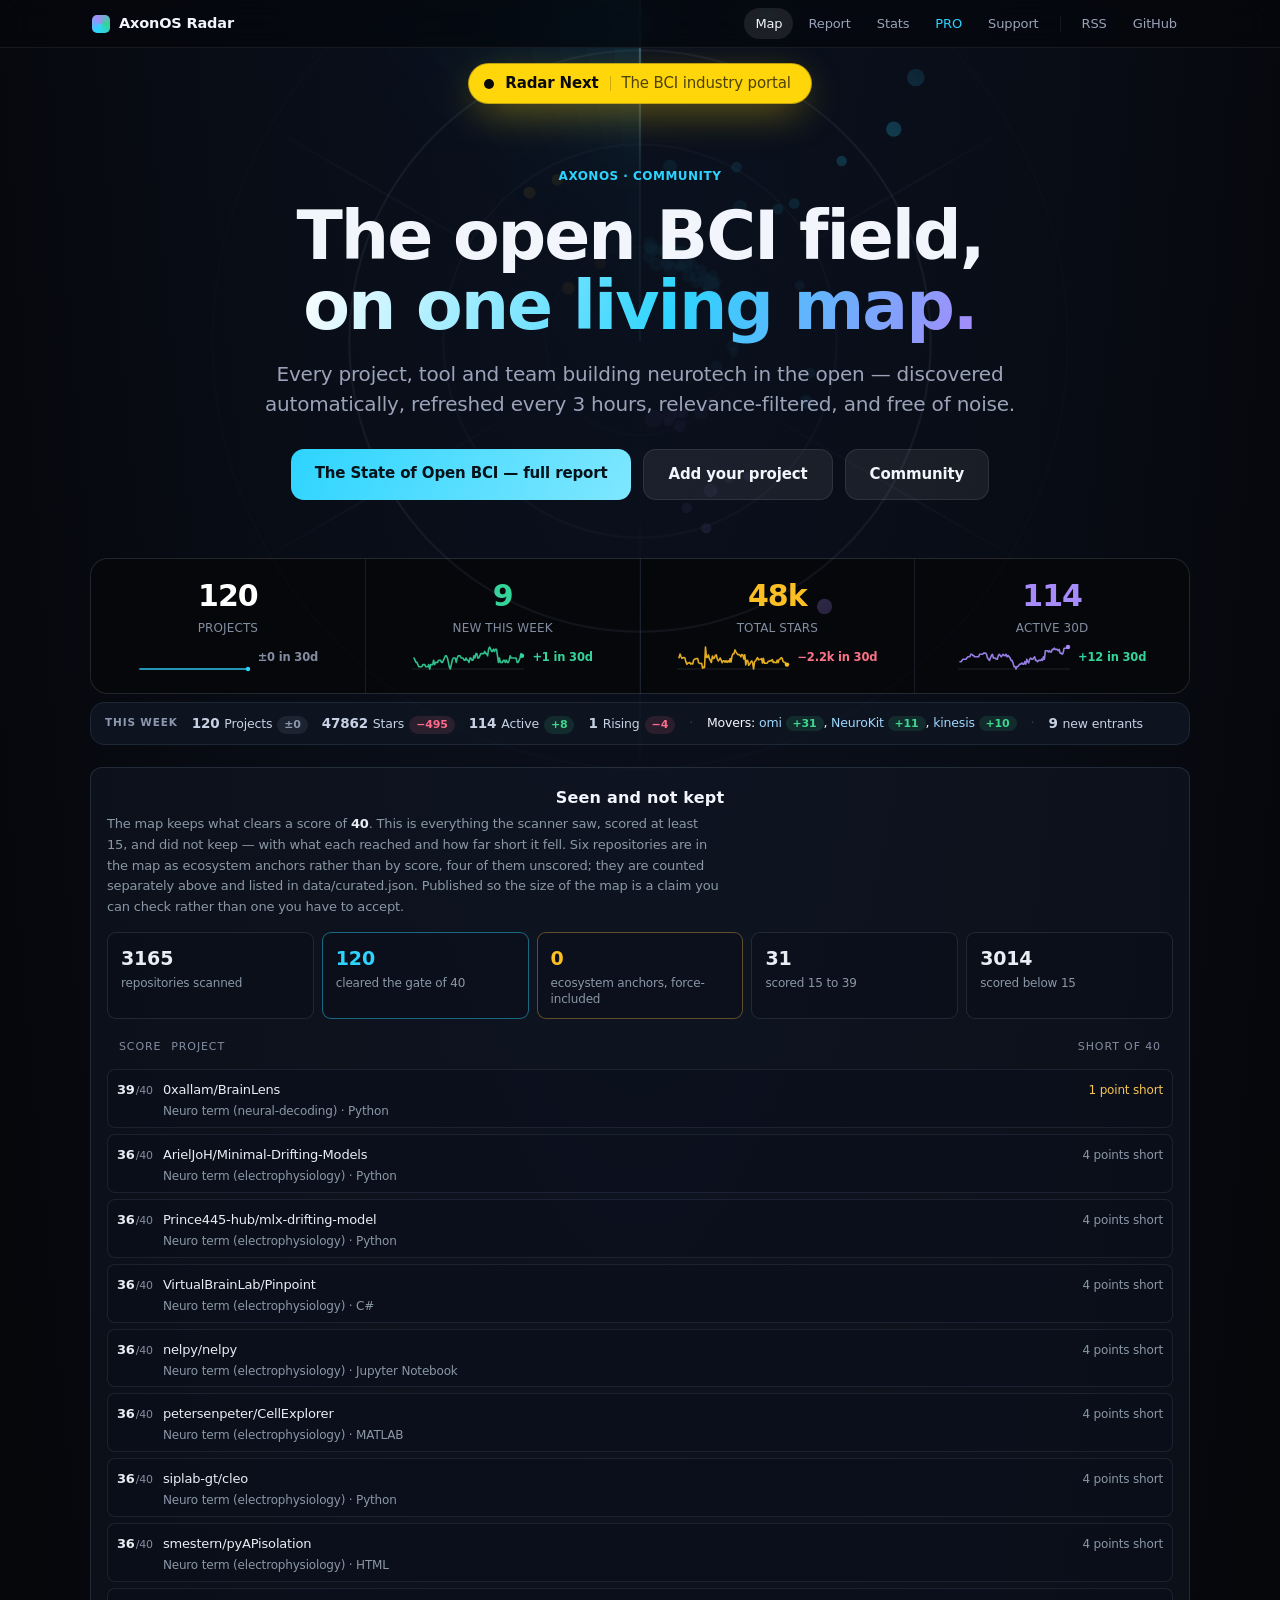
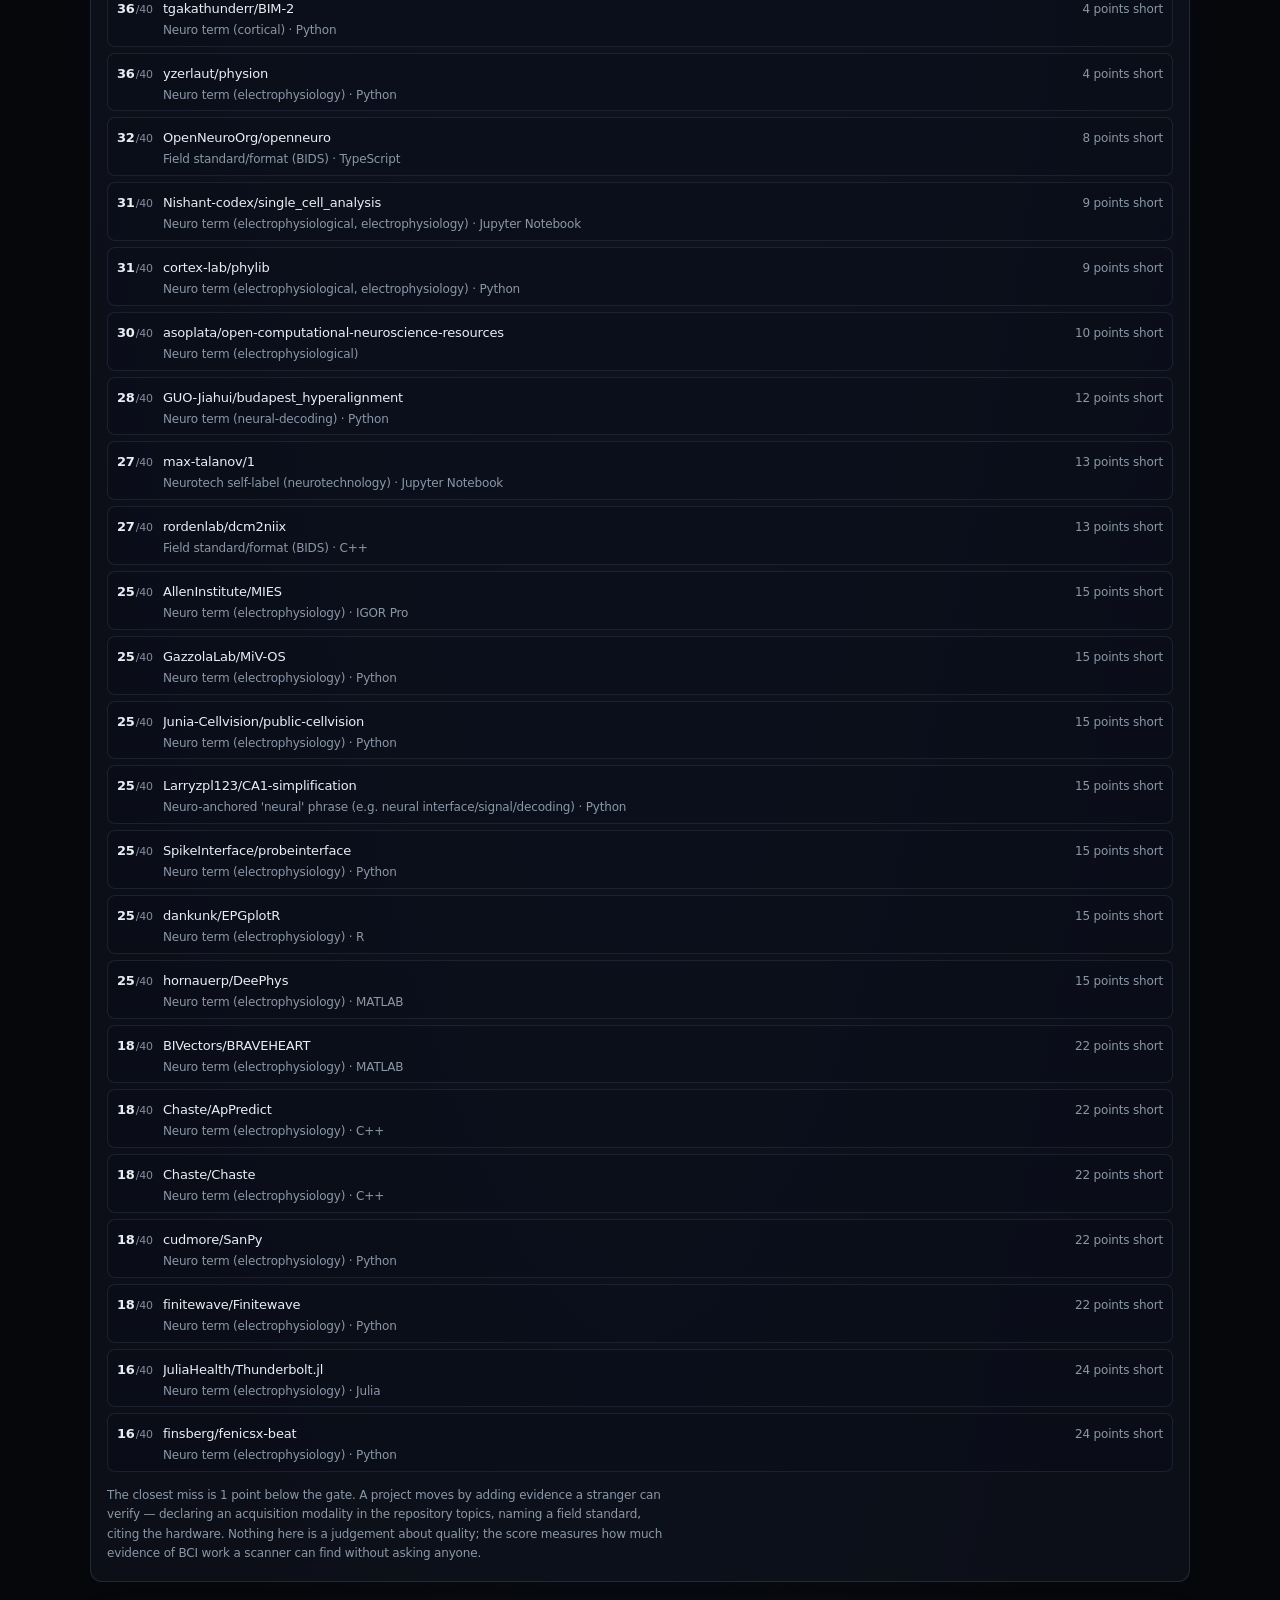
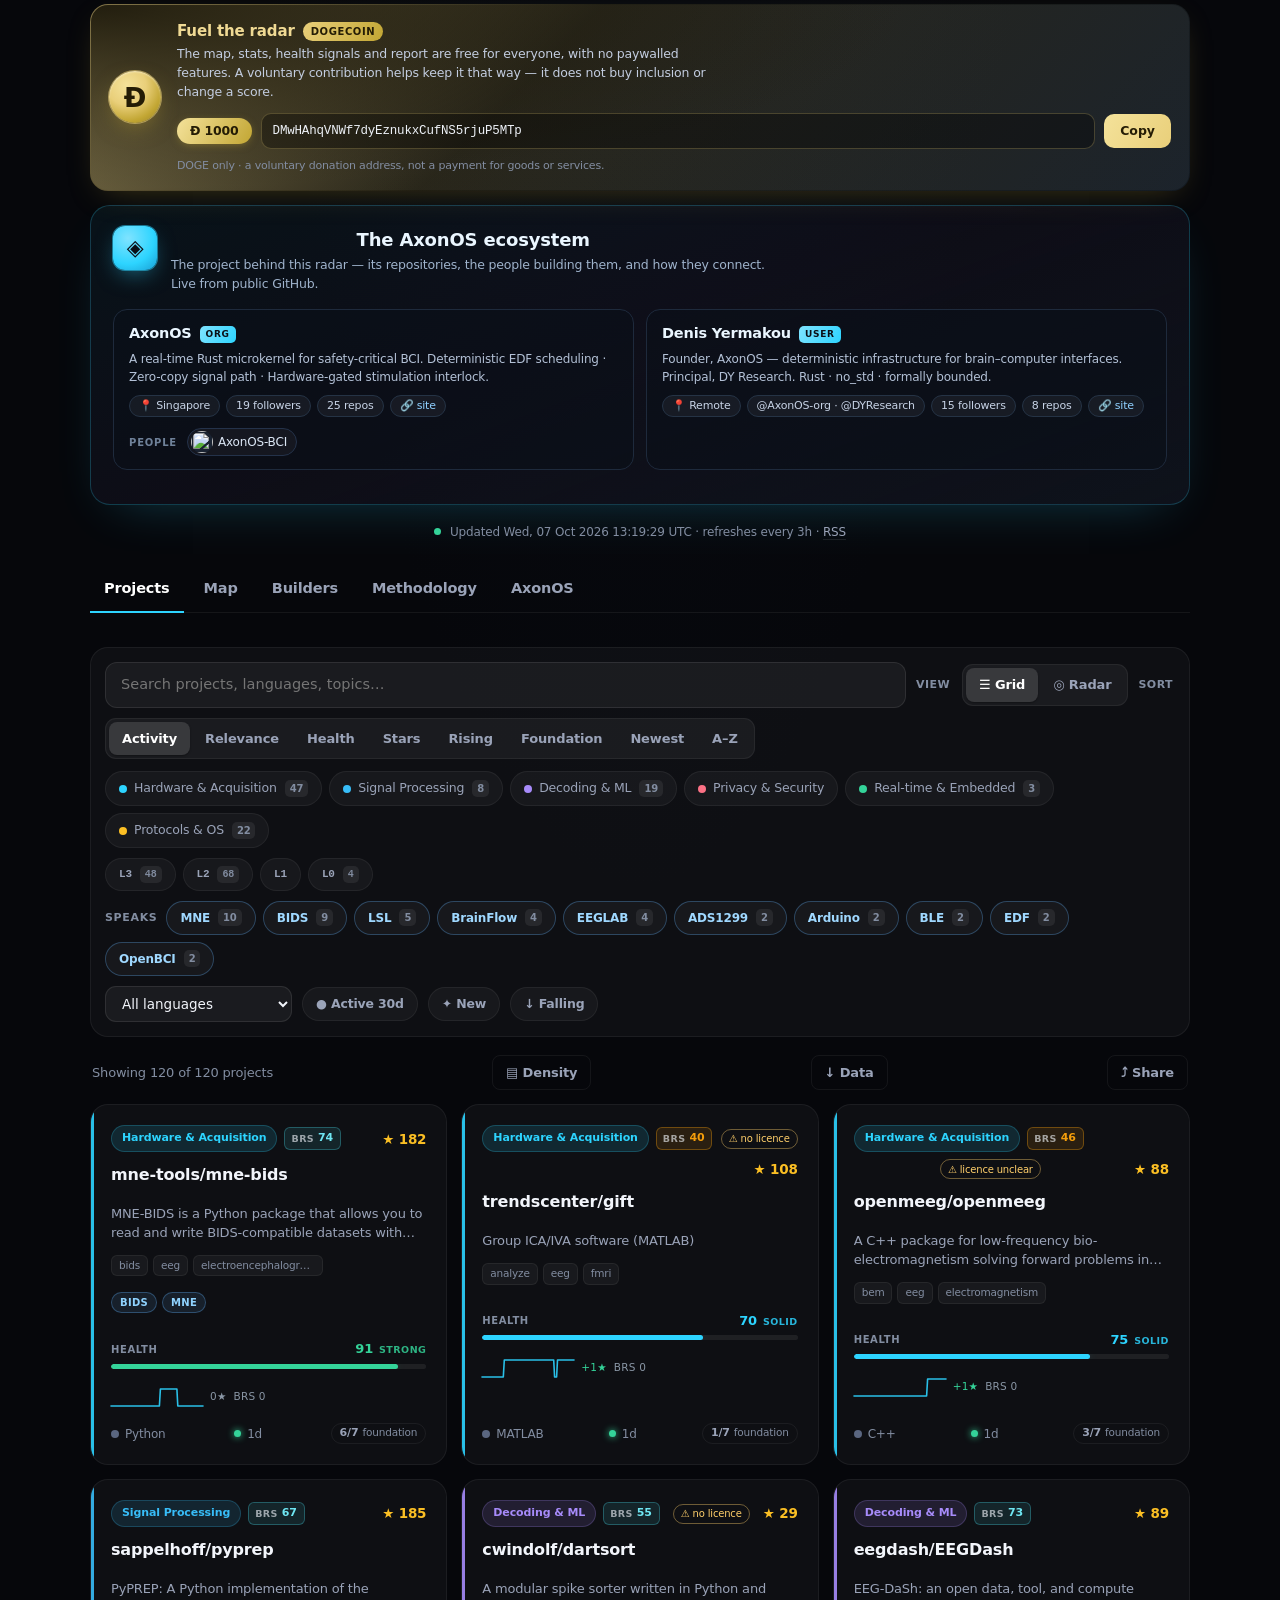
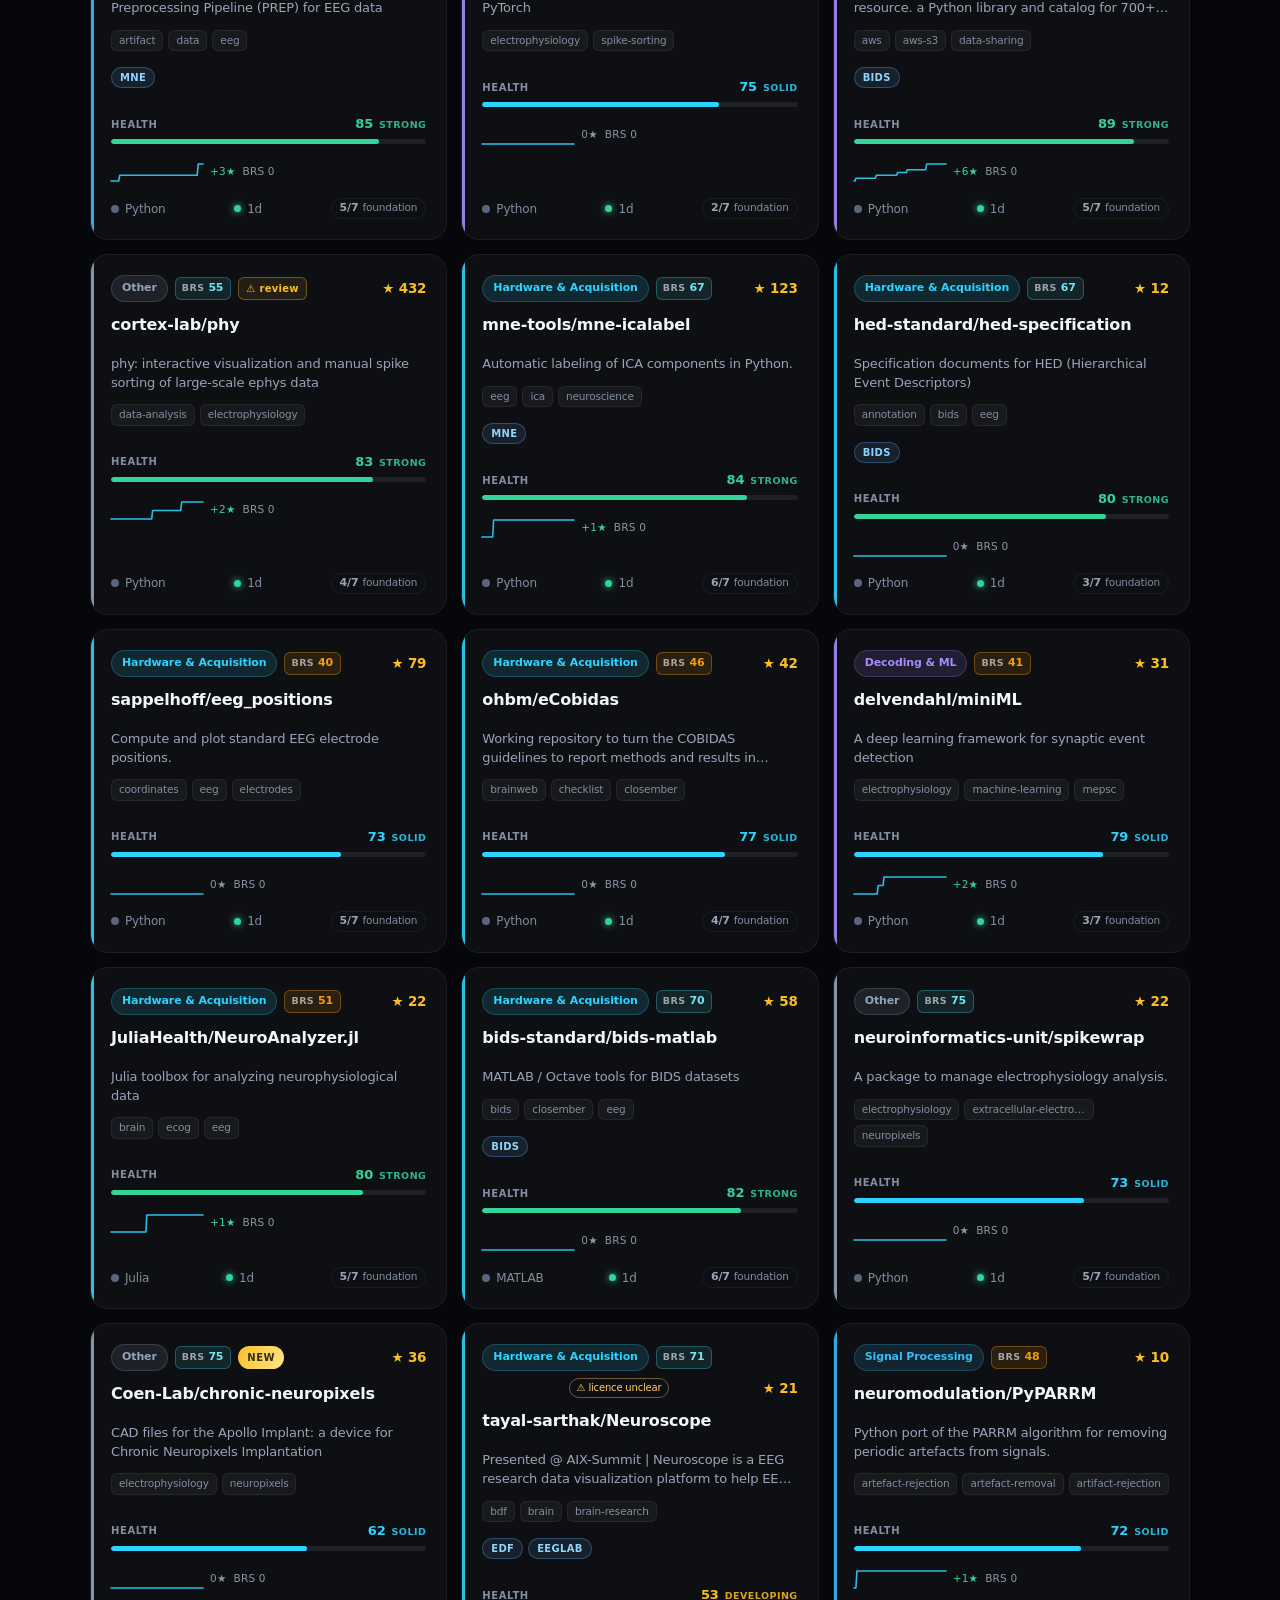
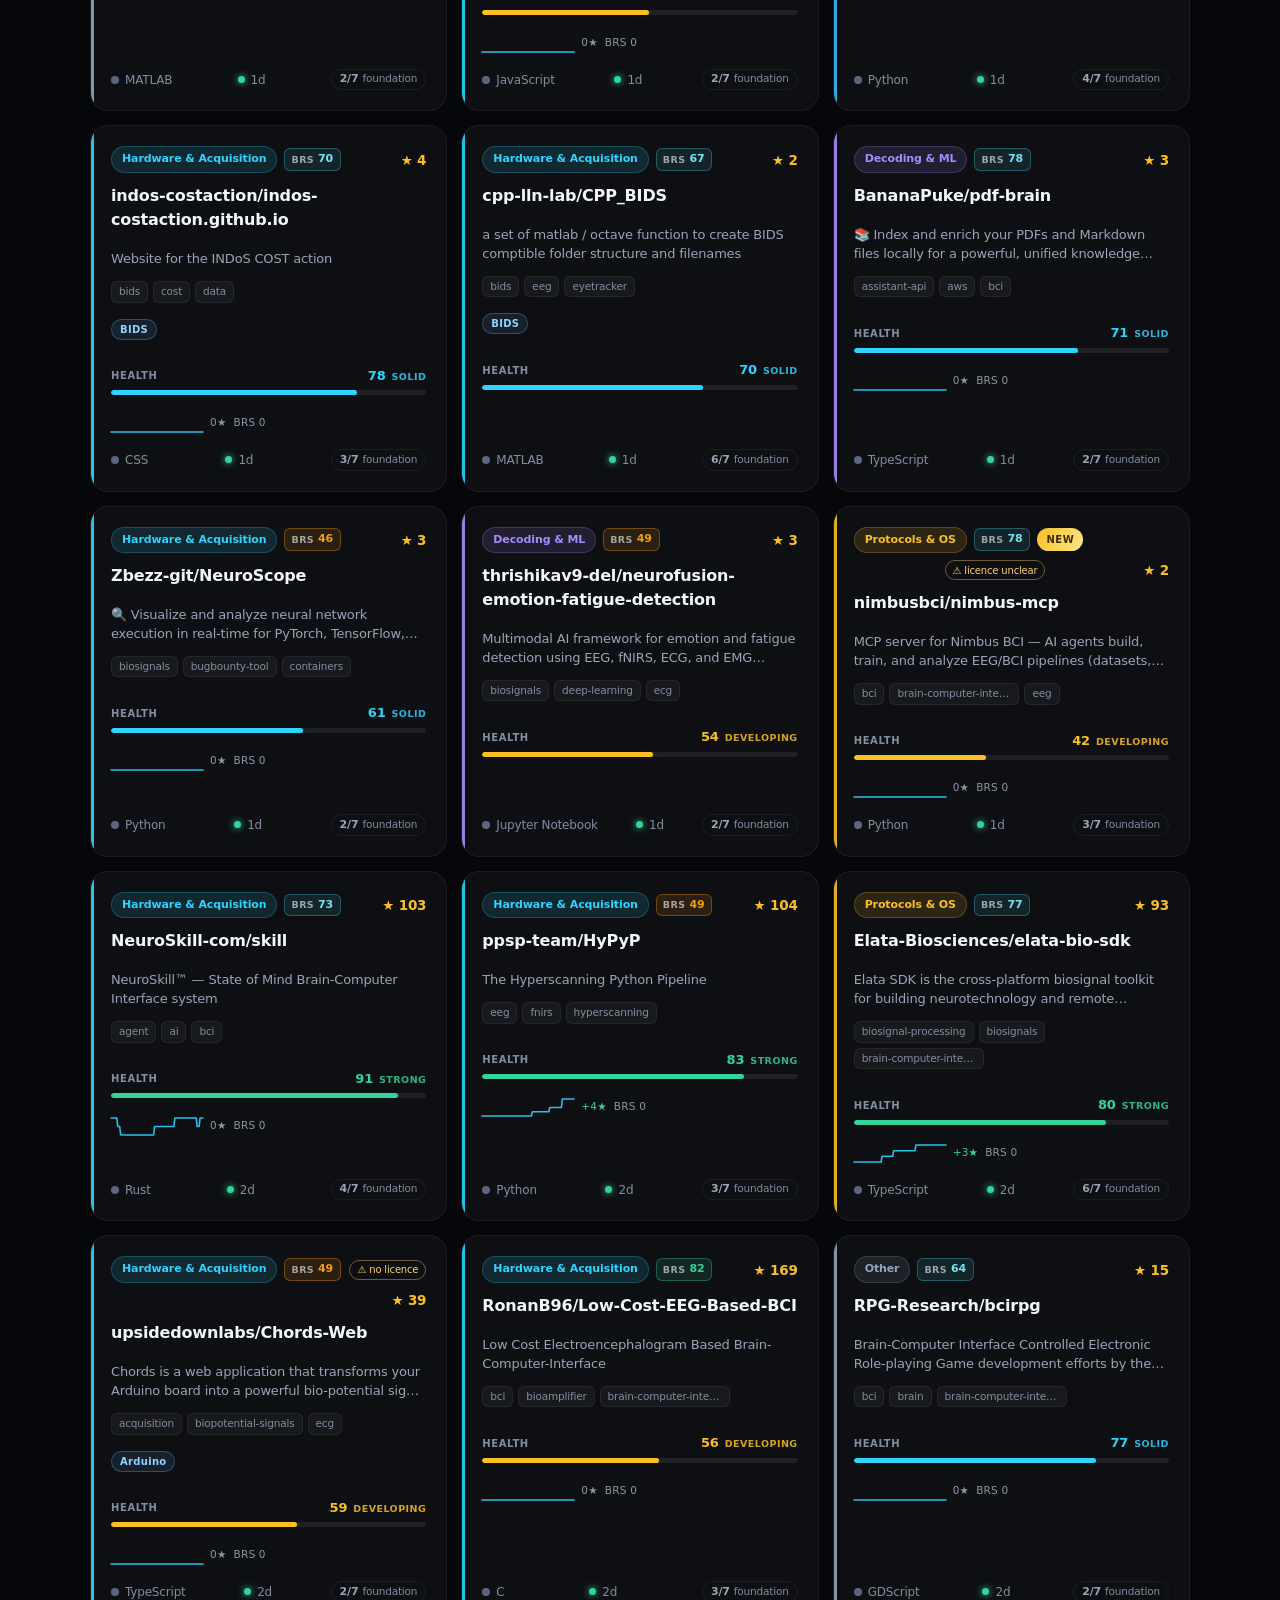
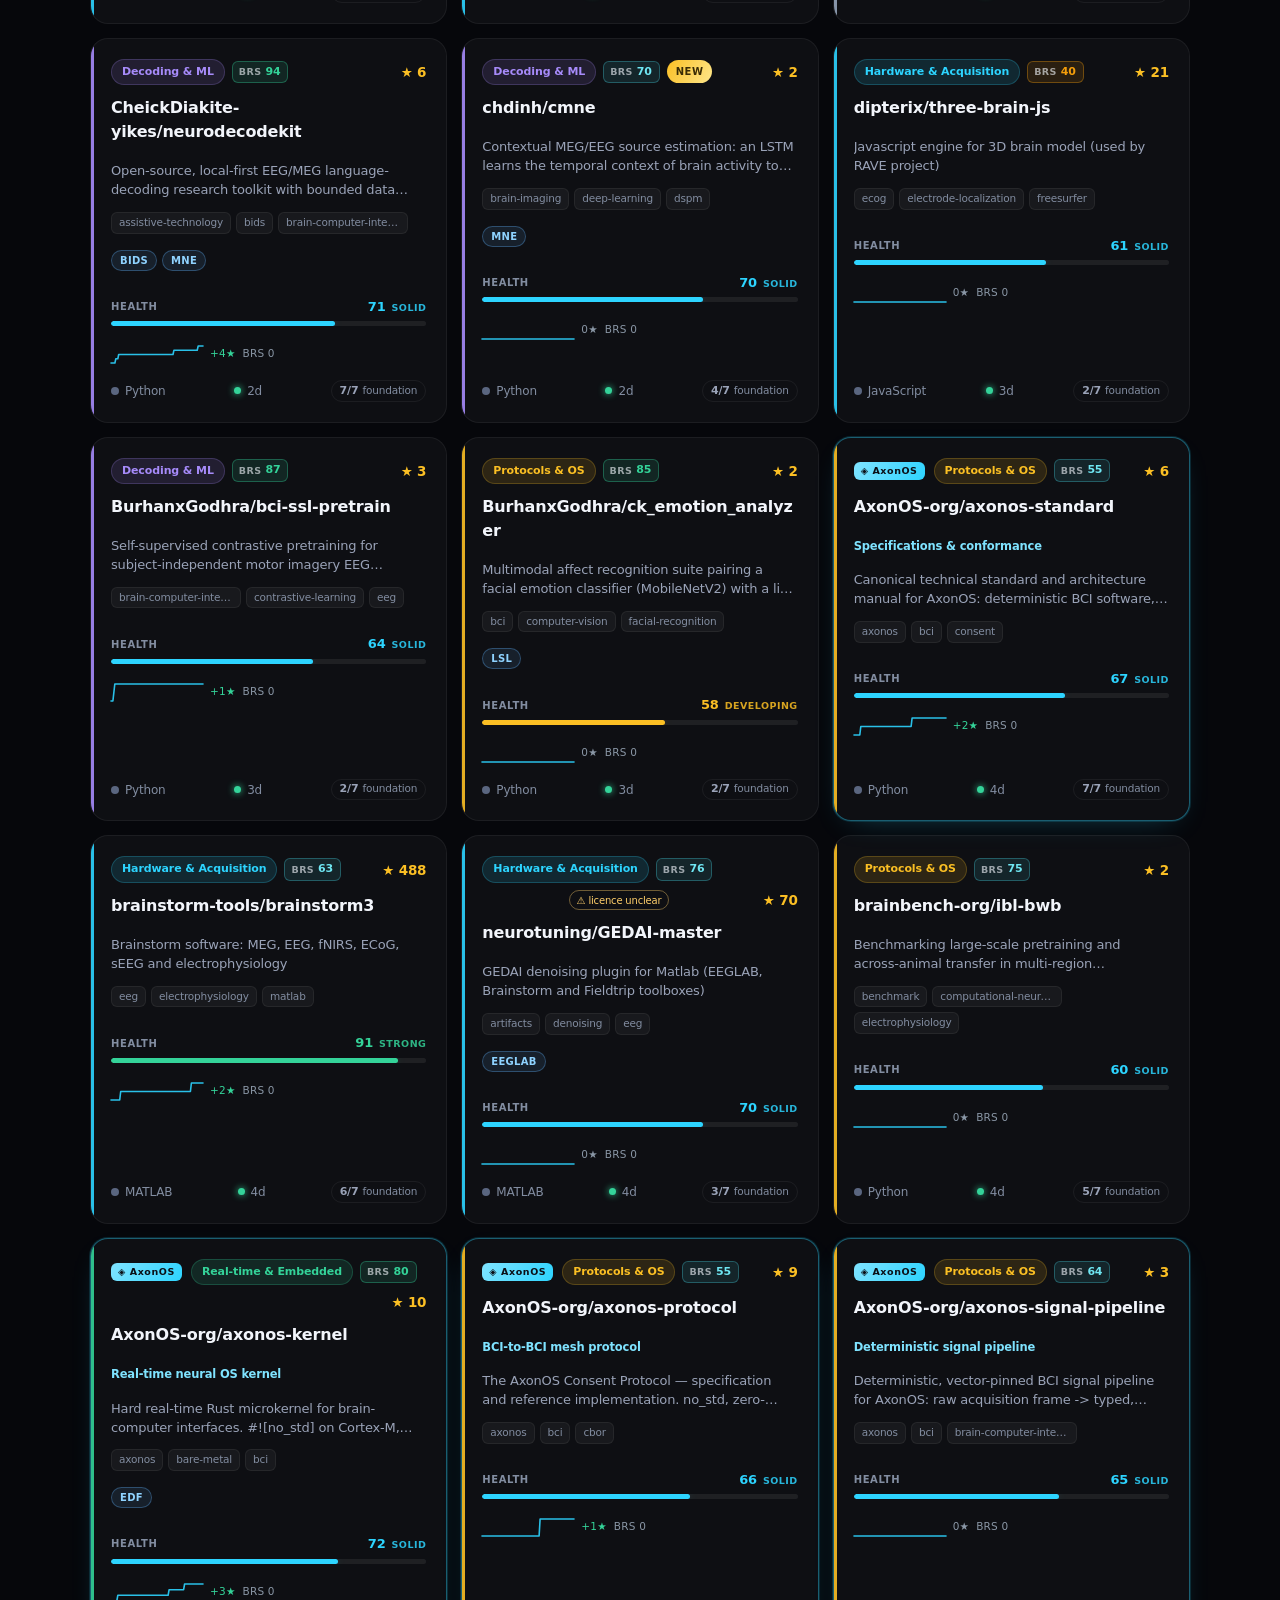
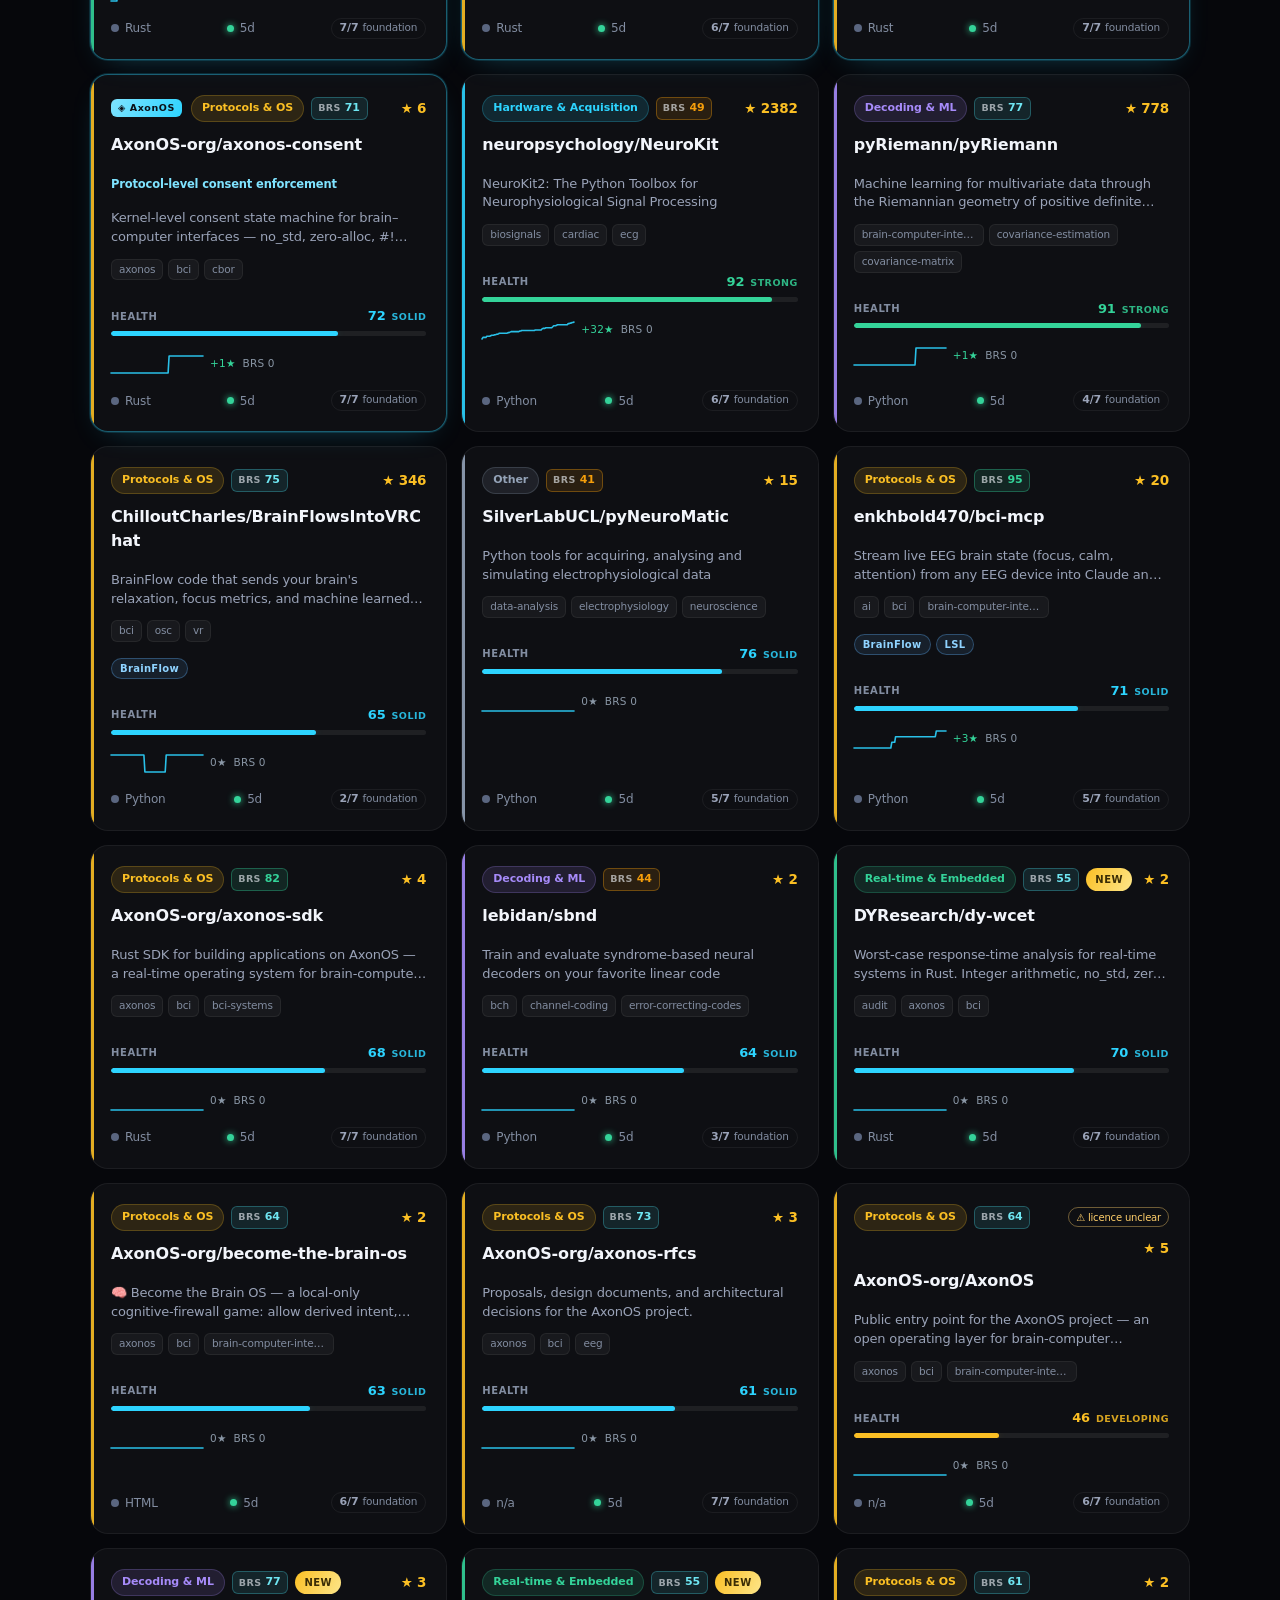
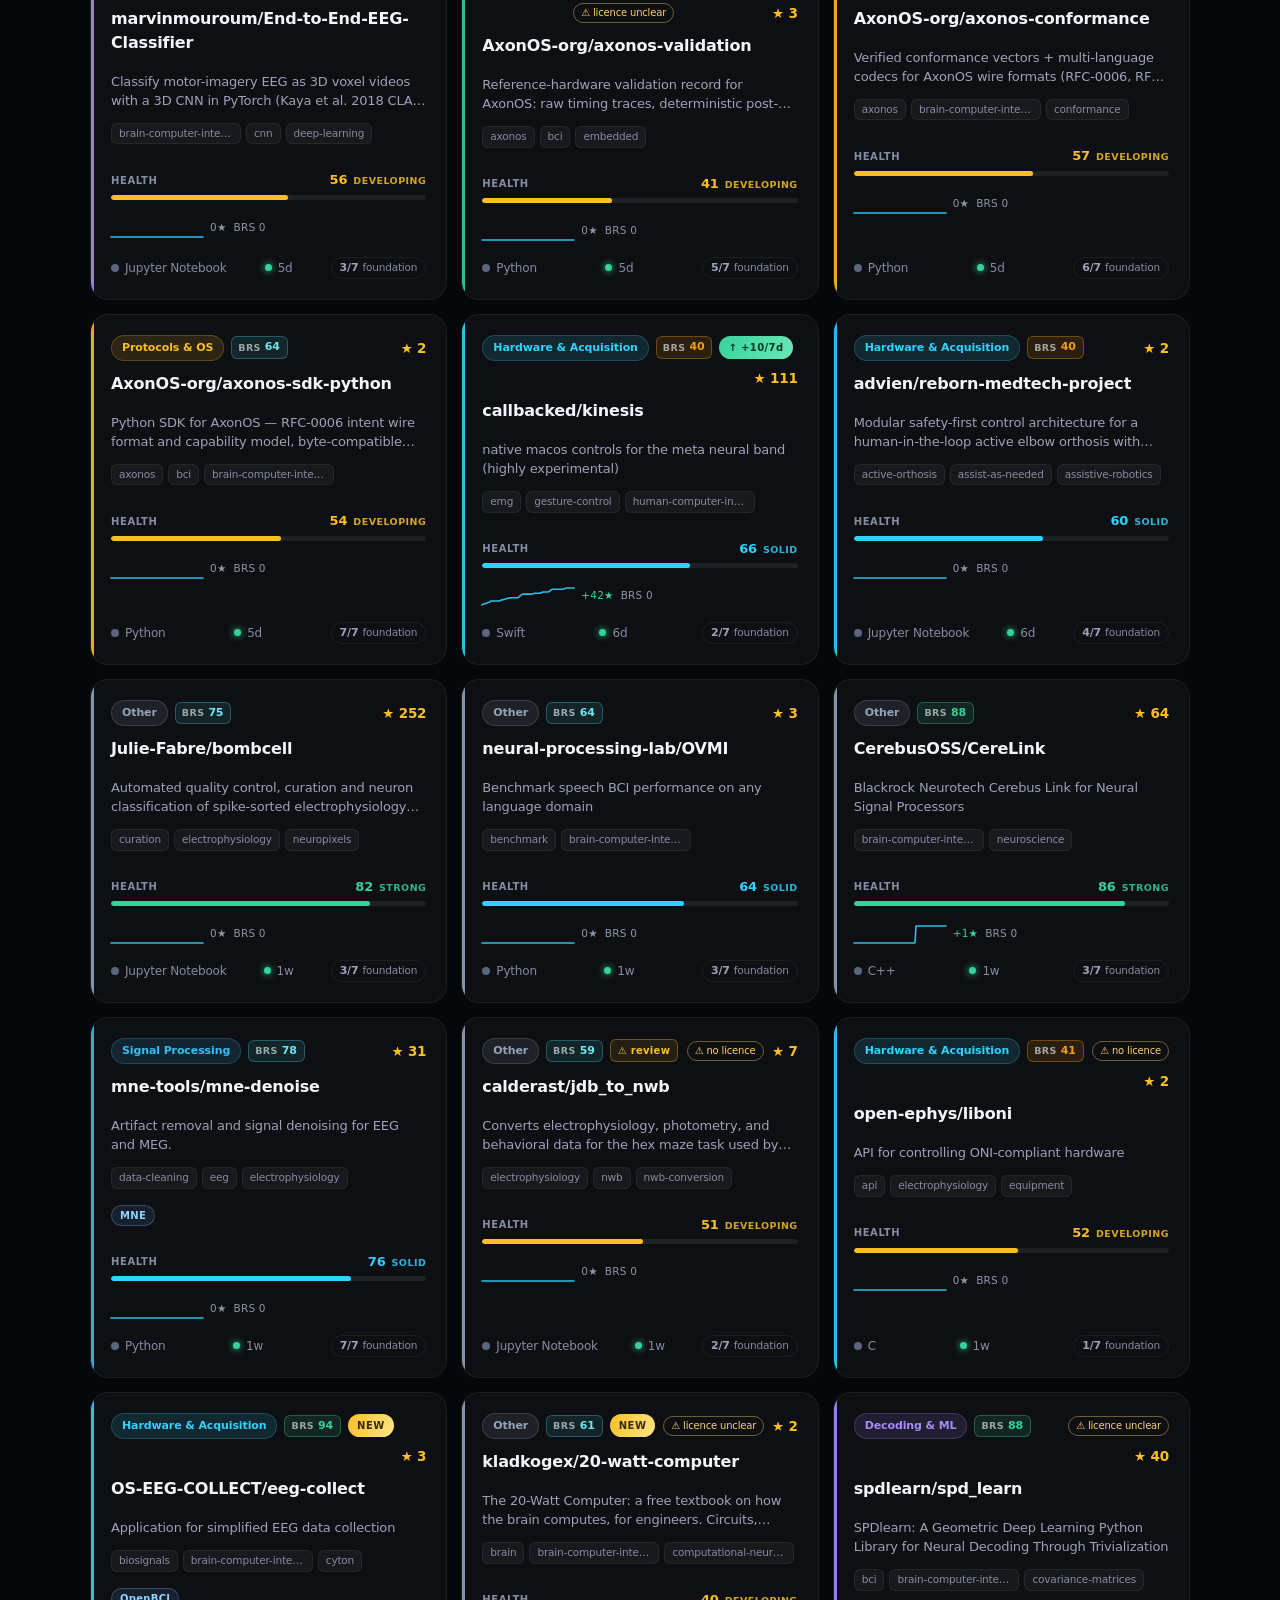
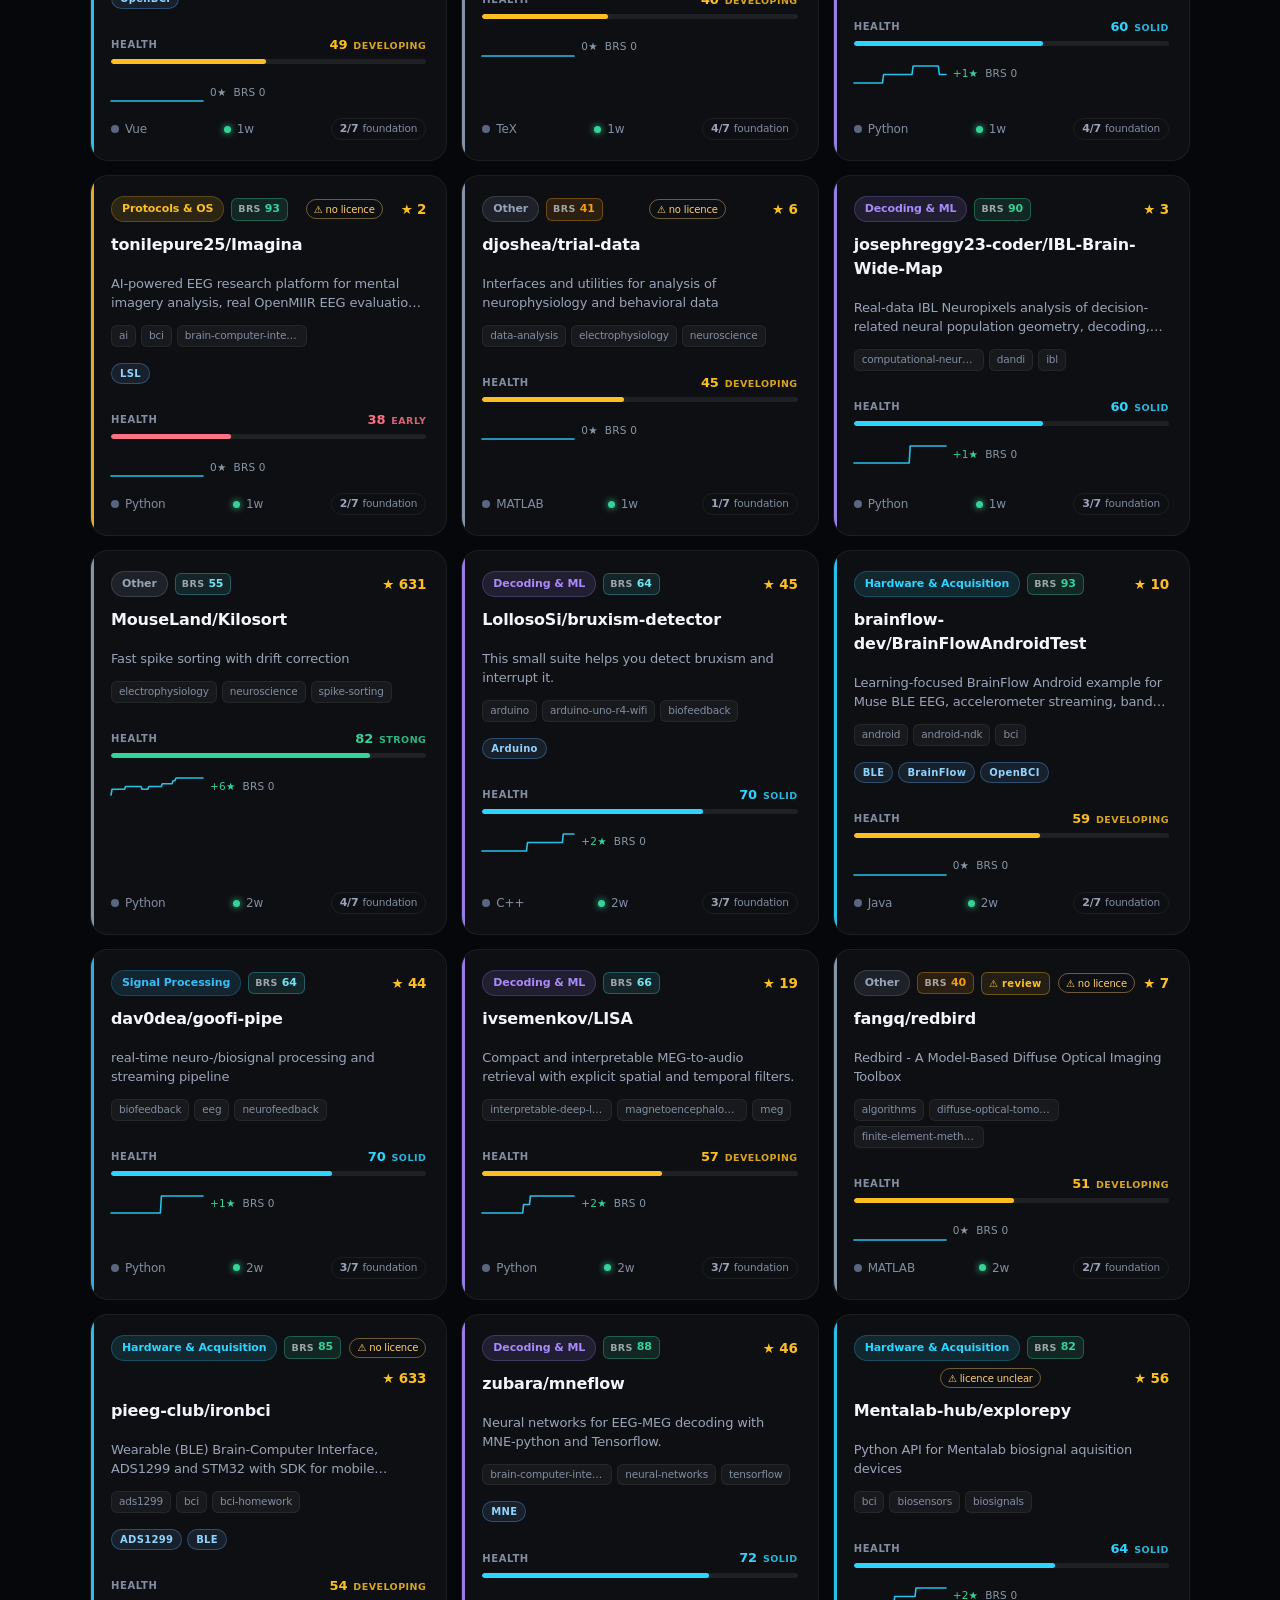
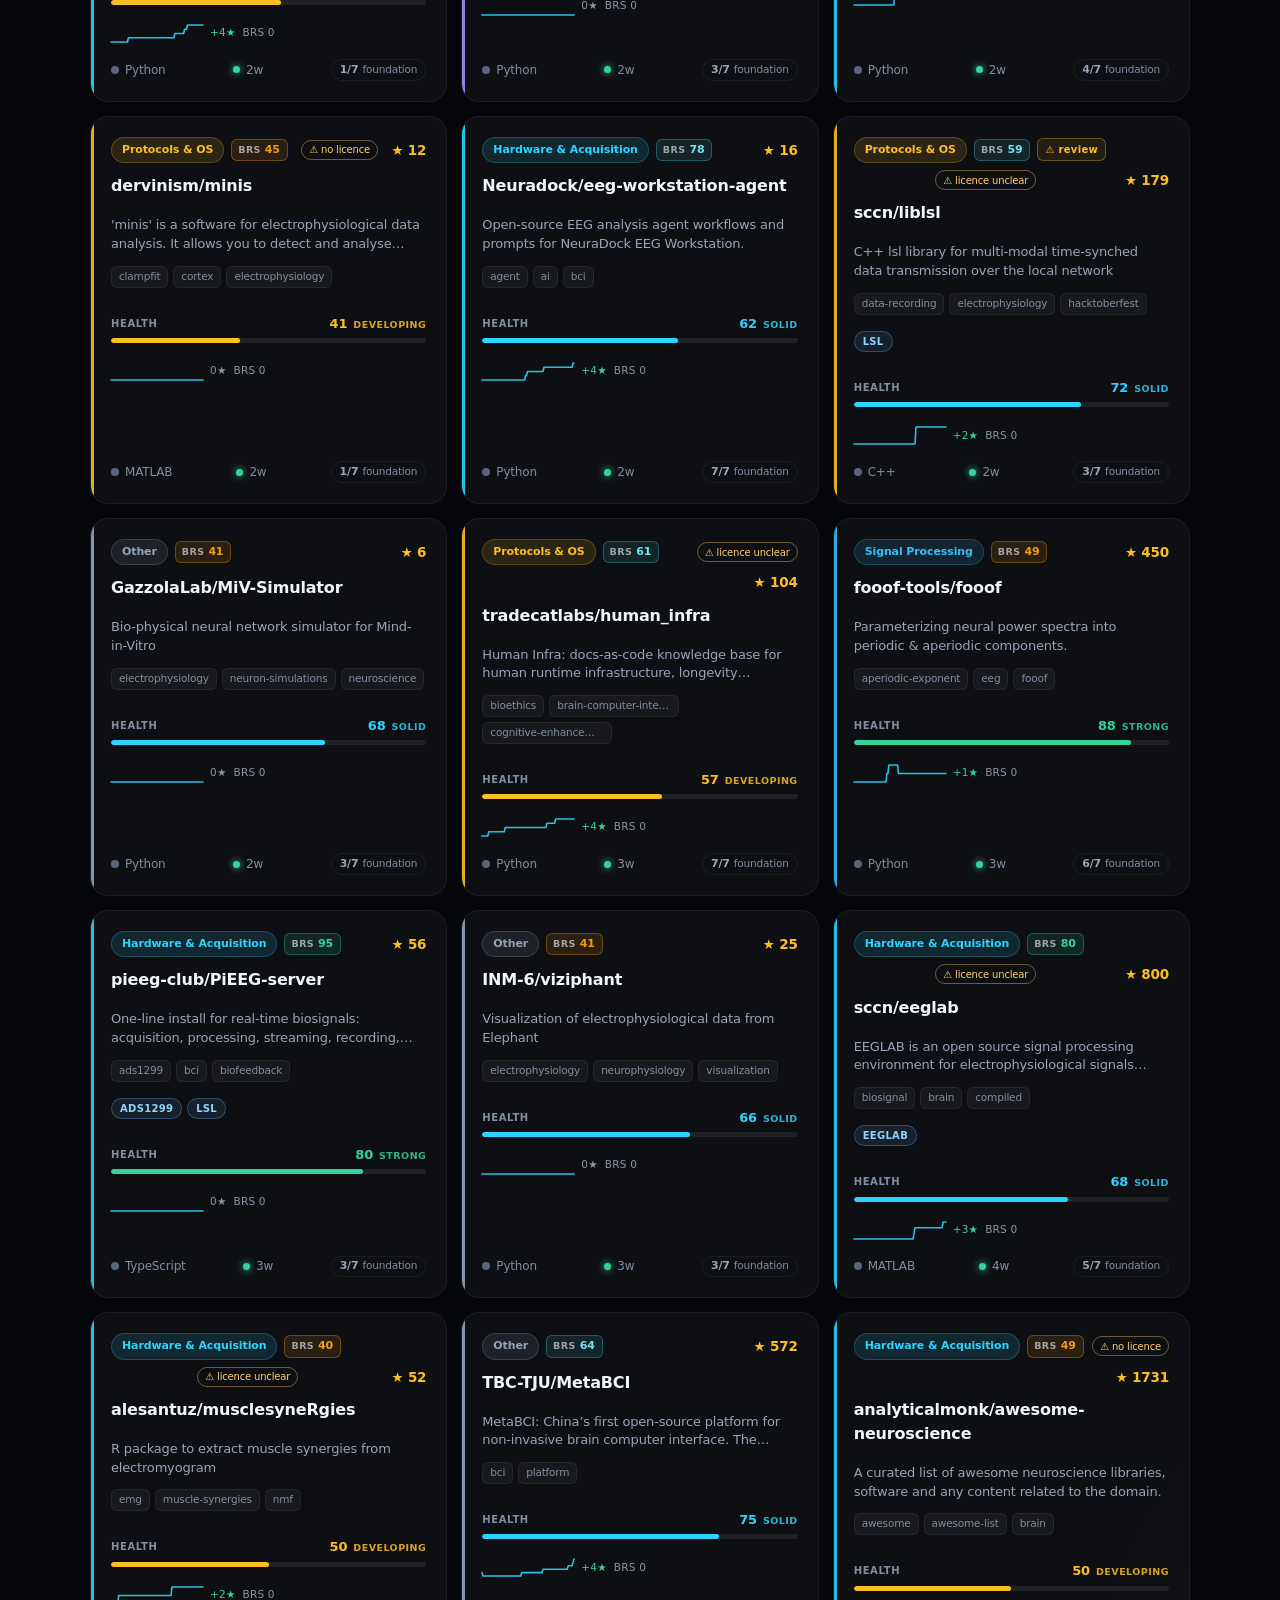
==== commit bab95971: "16.14.0 — Radar Next preview.html becomes Radar Next, the industry portal for brain-computer interfa" ====
--- a/index.html
+++ b/index.html
@@ -40,6 +40,7 @@
     </div>
   </div>
 </nav>
+<div class="nx-bar"><a class="nx" href="./preview.html"><span class="nx-dot" aria-hidden="true"></span>Radar Next<span class="nx-sub">The BCI industry portal</span></a></div>
 
 <div class="wrap" id="top">
   <header class="hero">
@@ -203,7 +204,7 @@
         <a class="ax-card" href="https://github.com/AxonOS-org/axonos-signal-pipeline" target="_blank" rel="noopener"><div class="ax-top"><span class="ax-stage st-beta">Beta</span><span class="ax-area">Signal &amp; ML</span><span class="ax-ver">0.13.0</span></div><h3>axonos-signal-pipeline</h3><p>Deterministic fixed-point conditioning. Same input, same bytes, any machine.</p></a>
         <a class="ax-card" href="https://github.com/AxonOS-org/axonos-standard" target="_blank" rel="noopener"><div class="ax-top"><span class="ax-stage st-shipped">Shipped</span><span class="ax-area">Standard</span><span class="ax-ver">1.1.0</span></div><h3>axonos-standard</h3><p>The specification the RFCs are tracked against.</p></a>
         <a class="ax-card" href="https://github.com/AxonOS-org/axonos-conformance" target="_blank" rel="noopener"><div class="ax-top"><span class="ax-stage st-shipped">Shipped</span><span class="ax-area">Standard</span><span class="ax-ver">1.1.0</span></div><h3>axonos-conformance</h3><p>Byte-exact vectors for RFC-0005, 0006, 0008 and 0009, re-derived from published constants rather than transcribed.</p></a>
-        <a class="ax-card" href="https://github.com/AxonOS-BCI/axonos-community-radar" target="_blank" rel="noopener"><div class="ax-top"><span class="ax-stage st-shipped">Shipped</span><span class="ax-area">Community</span><span class="ax-ver">16.13.0</span></div><h3>axonos-community-radar</h3><p>This radar: an auditable map of the open BCI field, rescored every three hours.</p></a>
+        <a class="ax-card" href="https://github.com/AxonOS-BCI/axonos-community-radar" target="_blank" rel="noopener"><div class="ax-top"><span class="ax-stage st-shipped">Shipped</span><span class="ax-area">Community</span><span class="ax-ver">16.14.0</span></div><h3>axonos-community-radar</h3><p>This radar: an auditable map of the open BCI field, rescored every three hours.</p></a>
         <a class="ax-card" href="https://github.com/AxonOS-org/axonos-brs" target="_blank" rel="noopener"><div class="ax-top"><span class="ax-stage st-beta">Beta</span><span class="ax-area">Community</span><span class="ax-ver">0.4.0</span></div><h3>axonos-brs</h3><p>The scoring rule itself, published so any score on the radar can be recomputed from public data.</p></a>
         <a class="ax-card" href="https://github.com/AxonOS-org/axonos-hal" target="_blank" rel="noopener"><div class="ax-top"><span class="ax-stage st-beta">Beta</span><span class="ax-area">Kernel</span><span class="ax-ver">0.3.0</span></div><h3>axonos-hal</h3><p>The contract with silicon: a timing budget that refuses, and re-closes at every operating point.</p></a>
         <a class="ax-card" href="https://github.com/AxonOS-org/axonos-rfcs" target="_blank" rel="noopener"><div class="ax-top"><span class="ax-stage st-shipped">Shipped</span><span class="ax-area">Standard</span><span class="ax-ver">1.1.0</span></div><h3>axonos-rfcs</h3><p>Nine RFCs. The two in draft say why they are draft.</p></a>
@@ -271,7 +272,7 @@
 
 <footer>
   <div class="wrap">
-    © The AxonOS Project / Denis Yermakou &nbsp;·&nbsp; <a href="https://axonos.org">axonos.org</a> &nbsp;·&nbsp; <a href="https://medium.com/@AxonOS">medium.com/@AxonOS</a> &nbsp;·&nbsp; connect@axonos.org &nbsp;·&nbsp; security@axonos.org &nbsp;·&nbsp; <span class="vchip">Radar v16.13.0</span><br>
+    © The AxonOS Project / Denis Yermakou &nbsp;·&nbsp; <a href="https://axonos.org">axonos.org</a> &nbsp;·&nbsp; <a href="https://medium.com/@AxonOS">medium.com/@AxonOS</a> &nbsp;·&nbsp; connect@axonos.org &nbsp;·&nbsp; security@axonos.org &nbsp;·&nbsp; <span class="vchip">Radar v16.14.0</span><br>
     Data: public GitHub search · auto-refreshed every 3h · relevance-filtered · categorisation is opinionated · not an endorsement.
   </div>
 </footer>
--- a/assets/house.css
+++ b/assets/house.css
@@ -62,3 +62,21 @@
   .gnav .brand .bt{position:absolute;width:1px;height:1px;overflow:hidden;clip:rect(0 0 0 0);white-space:nowrap}
   .gnav .nav-link{padding:6px 9px}
 }
+
+/* ── Radar Next: the one button that is never hard to find ─────────────── */
+.nx-bar{display:flex;justify-content:center;padding:16px 16px 0;position:relative;z-index:5}
+.nx{display:inline-flex;align-items:center;gap:11px;background:#ffd60a;color:#0a0a0a;font:700 15px/1 -apple-system,BlinkMacSystemFont,"SF Pro Text","Helvetica Neue",system-ui,sans-serif;
+  letter-spacing:-.01em;border-radius:980px;padding:12px 20px 12px 15px;text-decoration:none;white-space:nowrap;
+  box-shadow:0 0 0 1px rgba(255,214,10,.7),0 12px 40px -10px rgba(255,214,10,.65);animation:nxglow 2.4s ease-in-out infinite;transition:transform .2s cubic-bezier(.2,.7,.2,1)}
+.nx:hover{transform:translateY(-1px) scale(1.03);text-decoration:none;color:#000}
+.nx:focus-visible{outline:3px solid #fff;outline-offset:3px}
+.nx.small{font-size:13px;padding:9px 15px 9px 12px;gap:9px}
+.nx-sub{font-weight:500;opacity:.72;padding-left:11px;border-left:1px solid rgba(0,0,0,.28)}
+.nx-dot{position:relative;width:10px;height:10px;border-radius:50%;background:#0a0a0a;flex:none}
+.nx-dot::after{content:"";position:absolute;inset:-6px;border-radius:50%;border:2px solid #0a0a0a;opacity:0;animation:nxping 1.6s cubic-bezier(.2,.7,.2,1) infinite}
+.nx-eyebrow{display:inline-flex;align-items:center;gap:10px;color:#ffd60a;font:600 15px/1 -apple-system,BlinkMacSystemFont,"SF Pro Text",system-ui,sans-serif;margin:0 0 18px}
+.nx-eyebrow .nx-dot{background:#ffd60a}.nx-eyebrow .nx-dot::after{border-color:#ffd60a}
+@keyframes nxping{0%{transform:scale(.35);opacity:.95}100%{transform:scale(1.7);opacity:0}}
+@keyframes nxglow{0%,100%{box-shadow:0 0 0 1px rgba(255,214,10,.7),0 12px 40px -10px rgba(255,214,10,.55)}50%{box-shadow:0 0 0 1px rgba(255,214,10,.9),0 14px 56px -6px rgba(255,214,10,.95)}}
+@media (prefers-reduced-motion:reduce){.nx,.nx-dot::after{animation:none}}
+@media (max-width:520px){.nx-sub{display:none}}
--- a/assets/app.css
+++ b/assets/app.css
@@ -641,3 +641,22 @@
   *,*::before,*::after{animation-duration:.001ms!important;animation-iteration-count:1!important;transition-duration:.001ms!important;scroll-behavior:auto!important}
   html.motion .rv{opacity:1;transform:none}
 }
+
+/* near-miss rows: the long reason is clipped inside its column, never past the screen */
+.cs-row{grid-template-columns:auto minmax(0,1fr) auto}
+.cs-row > *{min-width:0}
+.cs-head > *{min-width:0}
+.cs-row,.cs-head{overflow:hidden}
+.cs-row > span,.cs-h-name{overflow:hidden;text-overflow:ellipsis}
+
+/* controls on a phone: a long segmented control scrolls inside itself, not the page */
+@media (max-width:640px){
+  .seg{max-width:100%;overflow-x:auto;scrollbar-width:none;-webkit-overflow-scrolling:touch}
+  .seg::-webkit-scrollbar{display:none}
+  .seg .seg-opt{flex:none}
+}
+@media (max-width:640px){
+  .tabs{overflow-x:auto;scrollbar-width:none;-webkit-overflow-scrolling:touch}
+  .tabs::-webkit-scrollbar{display:none}
+  .tab{flex:none}
+}
